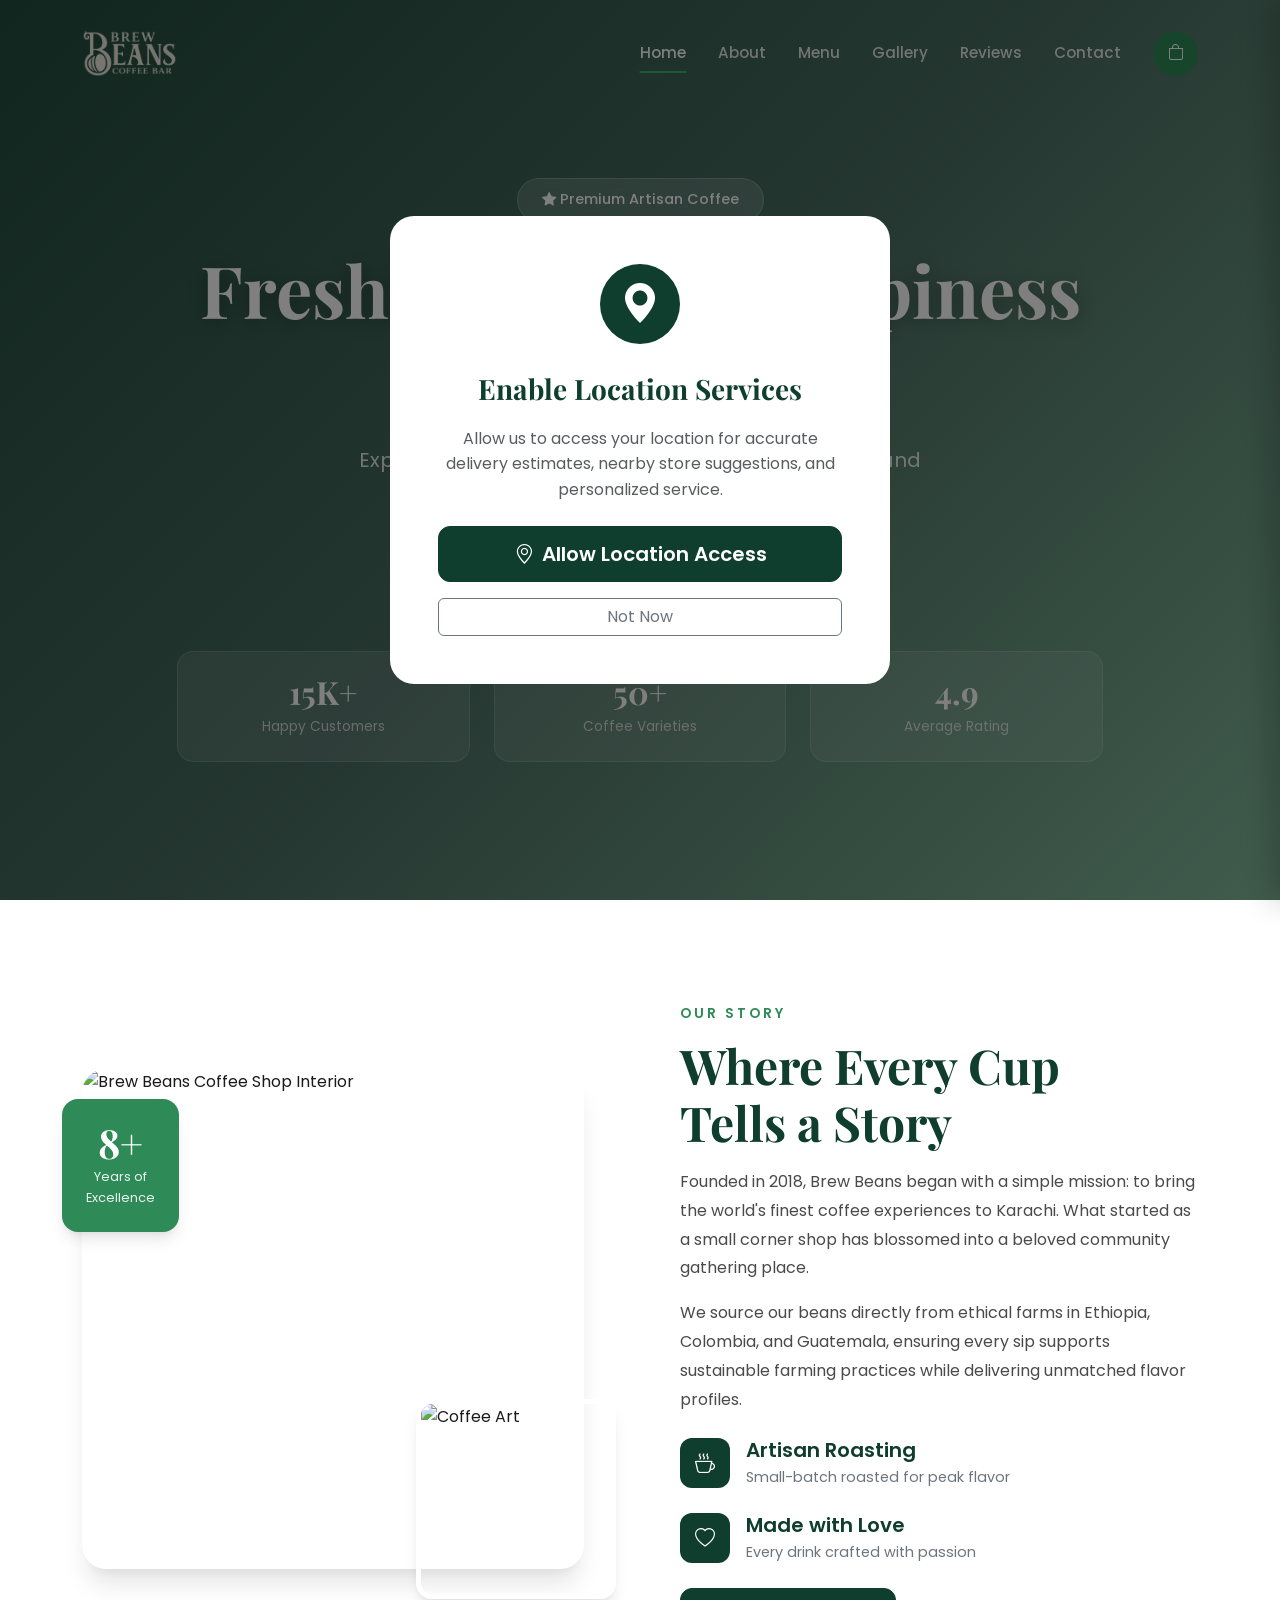
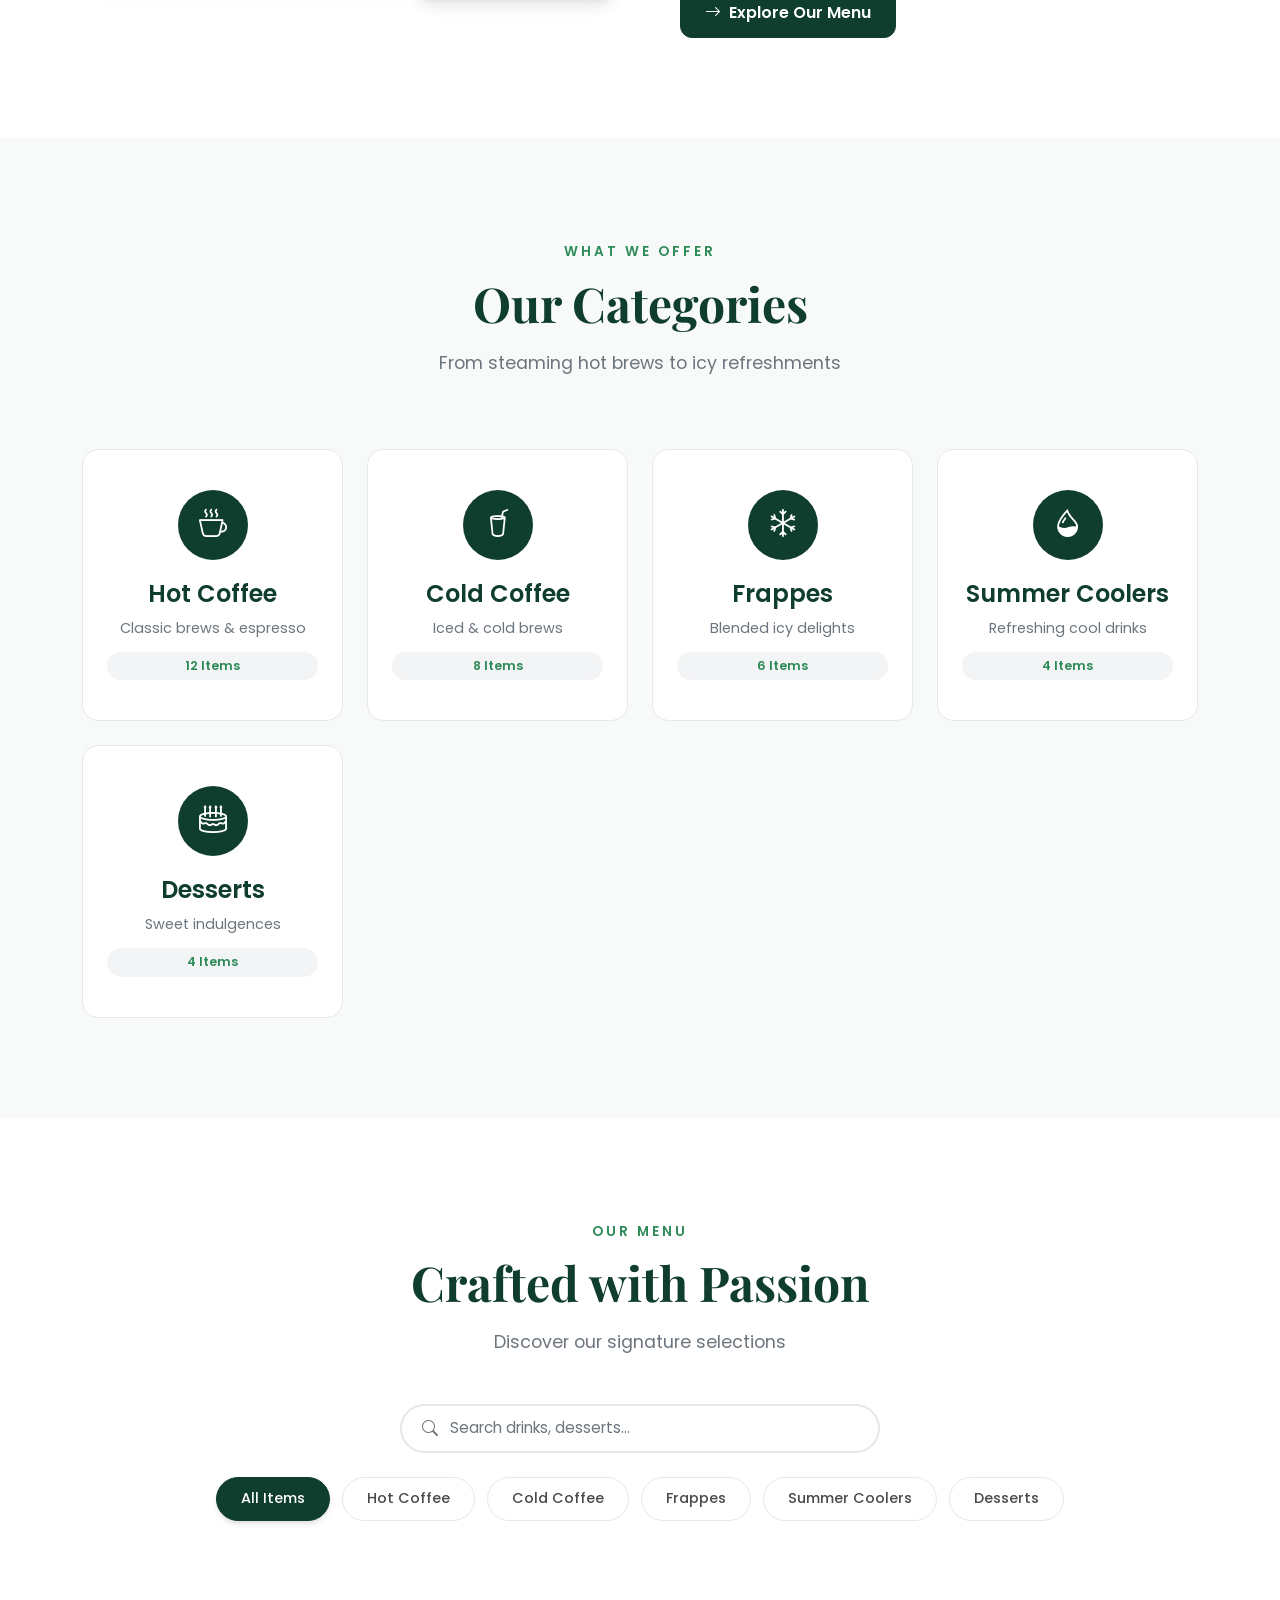
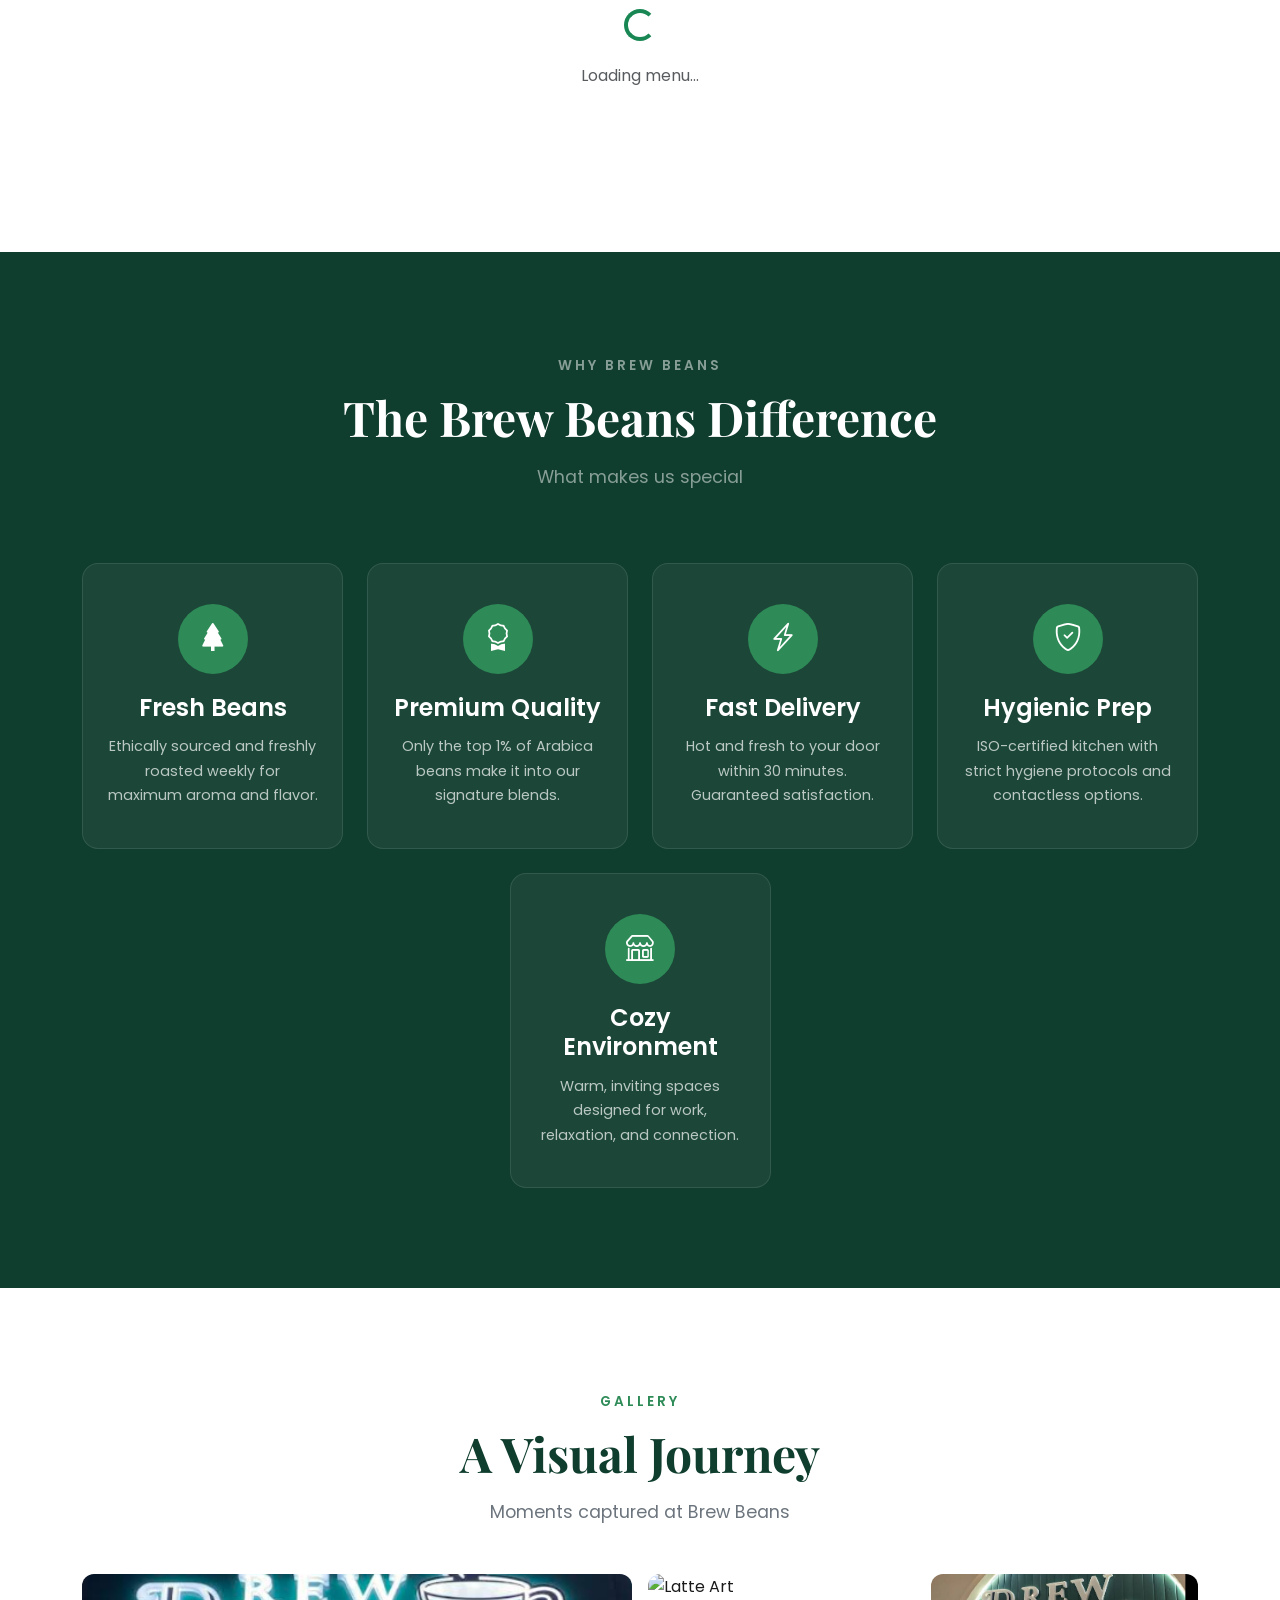
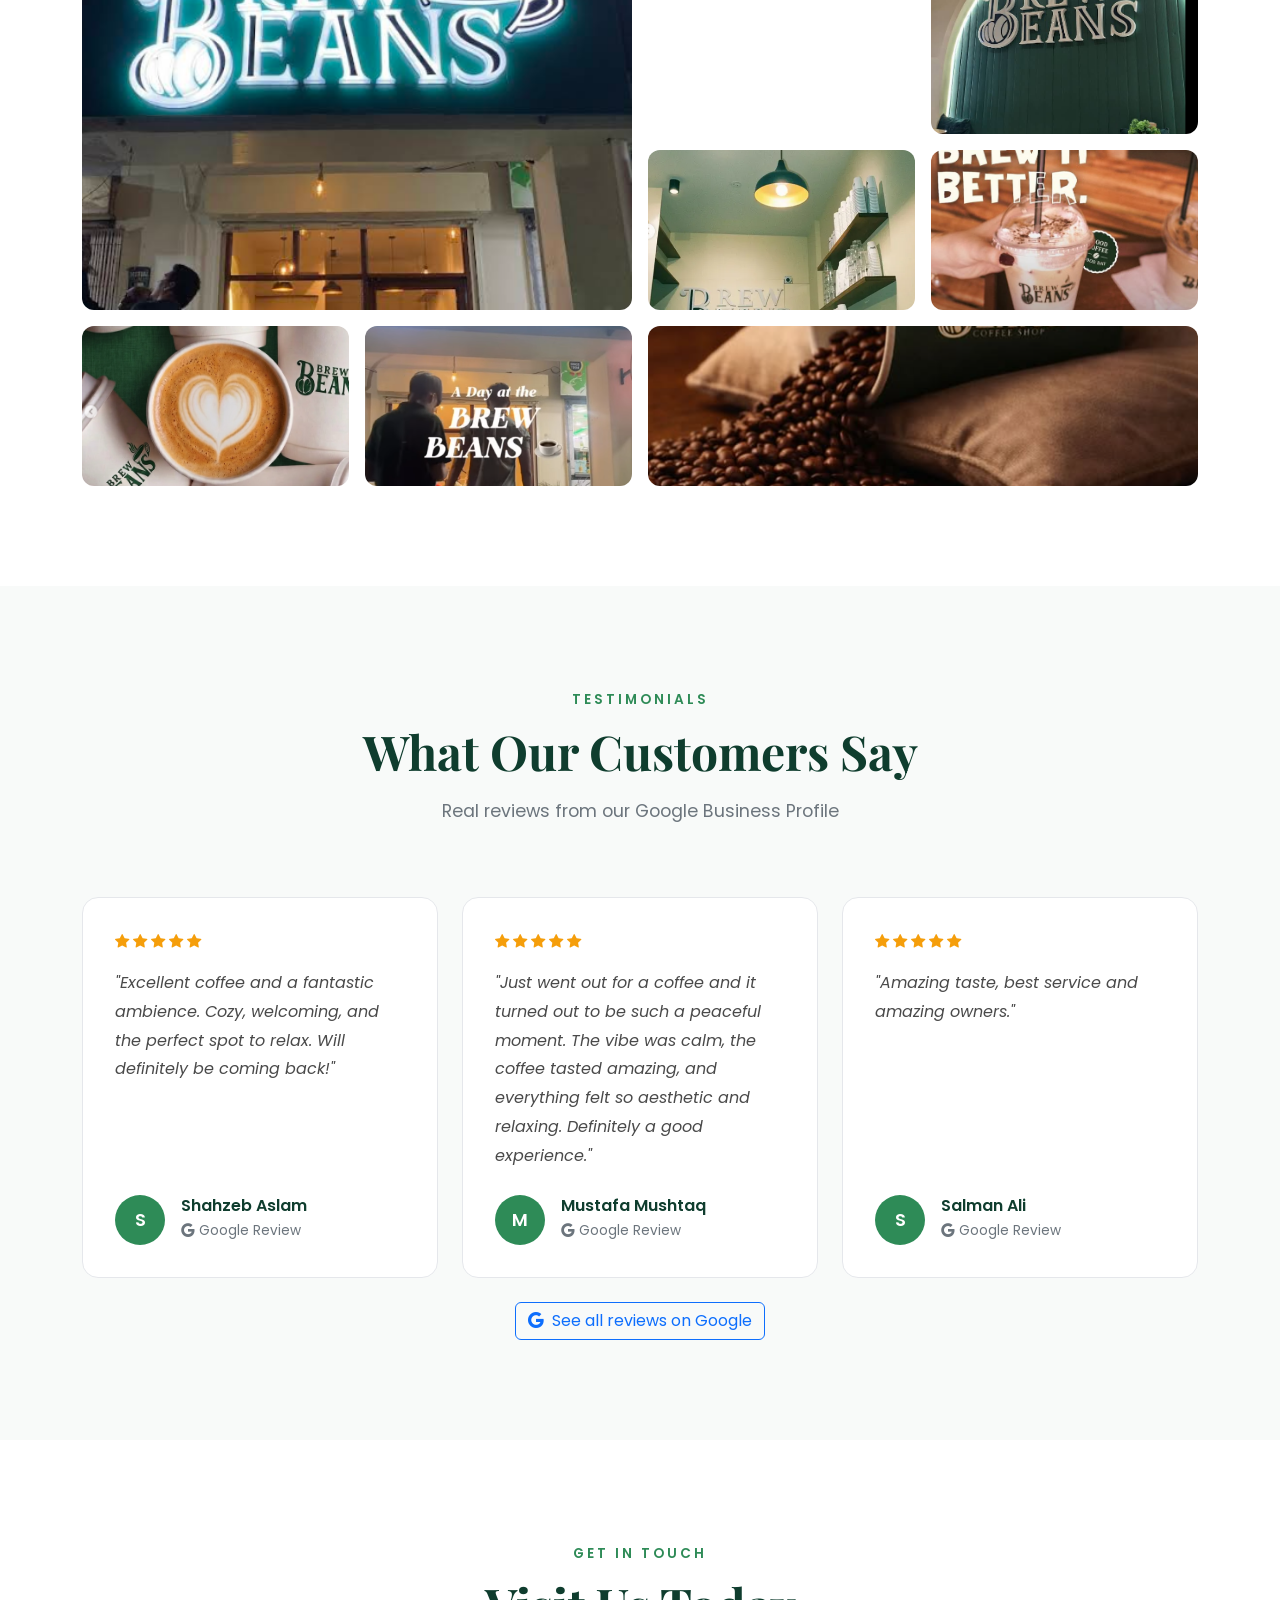
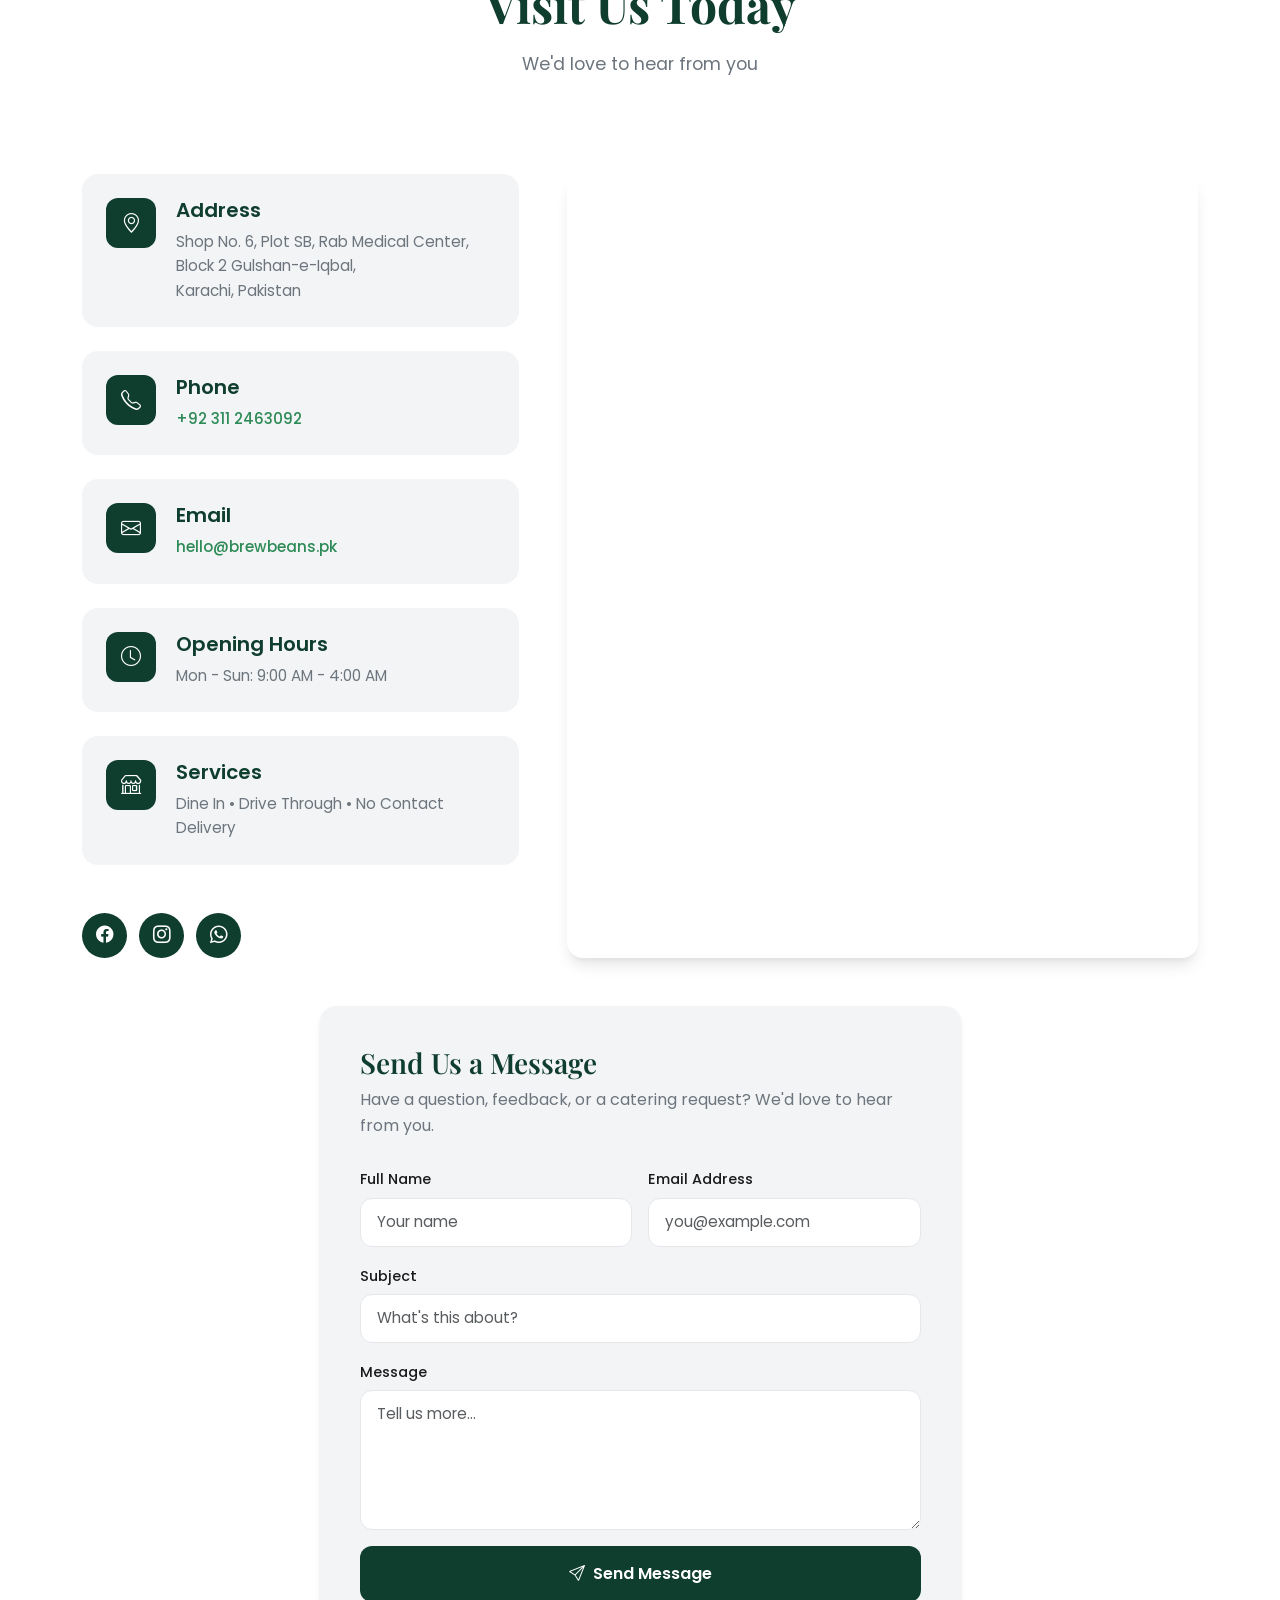
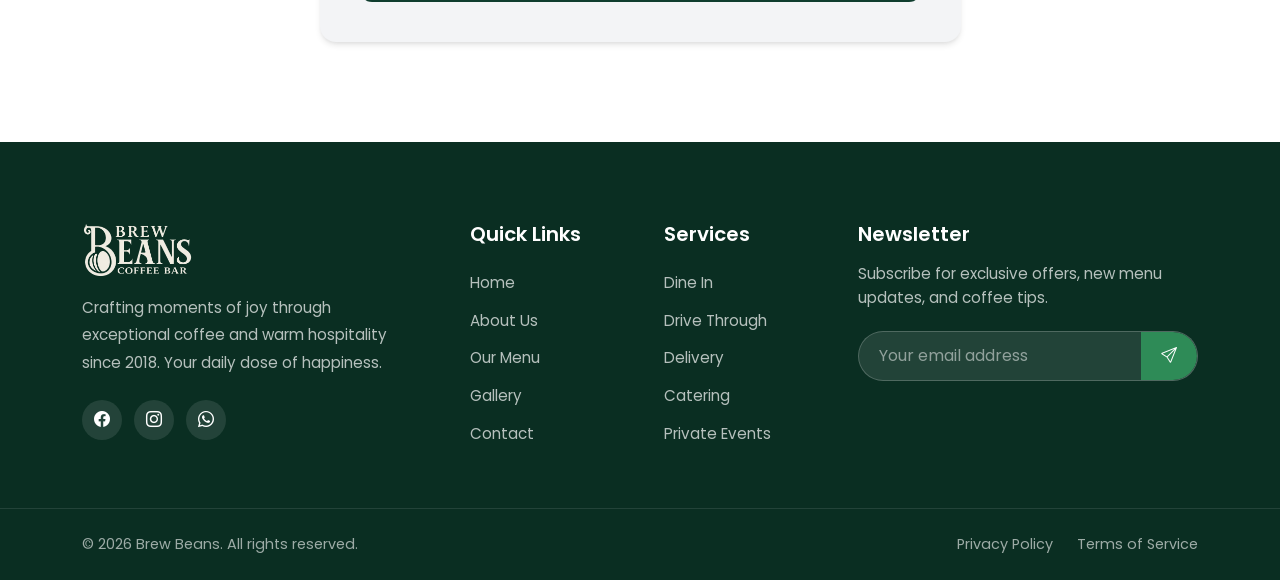
==== index.html @ e4f89d01 "Add real menu, search bars, staff fixes, returning customer, order tracking, cancel fix - Replace du" ====
<!DOCTYPE html>
<html lang="en">
<head>
    <meta charset="UTF-8">
    <meta name="viewport" content="width=device-width, initial-scale=1.0">
    <meta http-equiv="X-UA-Compatible" content="IE=edge">

    <!-- SEO Meta Tags -->
    <title>Brew Beans | Premium Artisan Coffee Shop in Karachi</title>
    <meta name="description" content="Brew Beans - Experience handcrafted coffee, premium desserts, and unforgettable moments. Freshly brewed happiness in every cup. Dine-in, Drive-through & Delivery available in Karachi.">
    <meta name="keywords" content="coffee shop, artisan coffee, espresso, cappuccino, latte, Karachi, premium coffee, desserts, frappes, brew beans">
    <meta name="author" content="Brew Beans">
    <meta name="robots" content="index, follow">

    <!-- Canonical URL -->
    <link rel="canonical" href="https://brewbeans.pk/">

    <!-- Open Graph / Facebook -->
    <meta property="og:type" content="website">
    <meta property="og:url" content="https://brewbeans.pk/">
    <meta property="og:title" content="Brew Beans | Premium Artisan Coffee Shop">
    <meta property="og:description" content="Experience handcrafted coffee, premium desserts, and unforgettable moments. Freshly brewed happiness in every cup.">
    <meta property="og:image" content="https://brewbeans.pk/assets/og-image.jpg">
    <meta property="og:site_name" content="Brew Beans">
    <meta property="og:locale" content="en_PK">

    <!-- Twitter -->
    <meta property="twitter:card" content="summary_large_image">
    <meta property="twitter:url" content="https://brewbeans.pk/">
    <meta property="twitter:title" content="Brew Beans | Premium Artisan Coffee Shop">
    <meta property="twitter:description" content="Experience handcrafted coffee, premium desserts, and unforgettable moments. Freshly brewed happiness in every cup.">
    <meta property="twitter:image" content="https://brewbeans.pk/assets/og-image.jpg">

    <!-- Favicon -->
    <link rel="icon" type="image/png" sizes="32x32" href="img/favicon-32.png">
    <link rel="icon" type="image/png" sizes="192x192" href="img/favicon-192.png">
    <link rel="apple-touch-icon" sizes="180x180" href="img/favicon-180.png">

    <!-- Preconnect for Performance -->
    <link rel="preconnect" href="https://fonts.googleapis.com">
    <link rel="preconnect" href="https://fonts.gstatic.com" crossorigin>
    <link rel="preconnect" href="https://cdn.jsdelivr.net">
    <link rel="preconnect" href="https://images.unsplash.com">

    <!-- Fonts -->
    <link href="https://fonts.googleapis.com/css2?family=Poppins:wght@300;400;500;600;700&family=Playfair+Display:ital,wght@0,400;0,500;0,600;0,700;1,400;1,500&display=swap" rel="stylesheet">

    <!-- Bootstrap 5 CSS -->
    <link href="https://cdn.jsdelivr.net/npm/bootstrap@5.3.2/dist/css/bootstrap.min.css" rel="stylesheet">

    <!-- Bootstrap Icons -->
    <link rel="stylesheet" href="https://cdn.jsdelivr.net/npm/bootstrap-icons@1.11.1/font/bootstrap-icons.css">

    <!-- AOS Animation Library -->
    <link href="https://cdn.jsdelivr.net/npm/aos@2.3.4/dist/aos.css" rel="stylesheet">

    <!-- Custom CSS -->
    <link rel="stylesheet" href="css/style.css">

    <!-- Structured Data / JSON-LD -->
     
    <script type="application/ld+json">
    {
        "@context": "https://schema.org",
        "@type": "CafeOrCoffeeShop",
        "name": "Brew Beans",
        "image": "https://brewbeans.pk/assets/shop-exterior.jpg",
        "@id": "https://brewbeans.pk",
        "url": "https://brewbeans.pk",
        "telephone": "+92-311-2463092",
        "priceRange": "$$",
        "address": {
            "@type": "PostalAddress",
            "streetAddress": "Shop No. 6, Plot SB, Rab Medical Center, Block 2 Gulshan-e-Iqbal",
            "addressLocality": "Karachi",
            "addressRegion": "Sindh",
            "postalCode": "75300",
            "addressCountry": "PK"
        },
        "geo": {
            "@type": "GeoCoordinates",
            "latitude": 24.9180,
            "longitude": 67.0971
        },
        "openingHoursSpecification": [
            {
                "@type": "OpeningHoursSpecification",
                "dayOfWeek": ["Monday", "Tuesday", "Wednesday", "Thursday", "Friday", "Saturday", "Sunday"],
                "opens": "09:00",
                "closes": "04:00"
            }
        ],
        "servesCuisine": "Coffee, Desserts, Sandwiches",
        "acceptsReservations": true,
        "paymentAccepted": "Cash, Credit Card, Mobile Payment",
        "currenciesAccepted": "PKR"
    }
    </script>
</head>
<body>
    <script>if(sessionStorage.getItem('bbVisited')){document.documentElement.classList.add('bb-no-splash');}sessionStorage.setItem('bbVisited','1');</script>
    <!-- Loading Screen -->
    <div id="loading-screen">
        <div class="loading-content">
            <img src="img/brewbeans-logo.png" alt="Brew Beans Coffee Bar" class="loading-logo">
            <p class="loading-subtext">Brewing something special...</p>
        </div>
    </div>

    <!-- Location Permission Modal -->
    <div class="modal fade" id="locationModal" tabindex="-1" aria-hidden="true">
        <div class="modal-dialog modal-dialog-centered">
            <div class="modal-content location-modal">
                <div class="modal-body text-center p-5">
                    <div class="location-icon mb-4">
                        <i class="bi bi-geo-alt-fill"></i>
                    </div>
                    <h3 class="modal-title mb-3">Enable Location Services</h3>
                    <p class="text-muted mb-4">Allow us to access your location for accurate delivery estimates, nearby store suggestions, and personalized service.</p>
                    <div class="d-grid gap-3">
                        <button type="button" class="btn btn-primary btn-lg" id="allowLocation">
                            <i class="bi bi-geo-alt me-2"></i>Allow Location Access
                        </button>
                        <button type="button" class="btn btn-outline-secondary" id="denyLocation" data-bs-dismiss="modal">
                            Not Now
                        </button>
                    </div>
                </div>
            </div>
        </div>
    </div>

    <!-- Navigation -->
    <nav class="navbar navbar-expand-lg fixed-top" id="mainNav">
        <div class="container">
            <a class="navbar-brand" href="#home">
                <img src="img/brewbeans-logo.png" alt="Brew Beans Coffee Bar" class="brand-logo">
            </a>
            <button class="navbar-toggler" type="button" data-bs-toggle="collapse" data-bs-target="#navbarNav">
                <span class="navbar-toggler-icon"></span>
            </button>
            <div class="collapse navbar-collapse" id="navbarNav">
                <ul class="navbar-nav ms-auto align-items-center">
                    <li class="nav-item"><a class="nav-link" href="#home">Home</a></li>
                    <li class="nav-item"><a class="nav-link" href="#about">About</a></li>
                    <li class="nav-item"><a class="nav-link" href="#menu">Menu</a></li>
                    <li class="nav-item"><a class="nav-link" href="#gallery">Gallery</a></li>
                    <li class="nav-item"><a class="nav-link" href="#reviews">Reviews</a></li>
                    <li class="nav-item"><a class="nav-link" href="#contact">Contact</a></li>
                    <li class="nav-item ms-lg-2" id="trackOrderNavItem" style="display:none">
                        <button class="btn-track-nav" id="trackOrderNavBtn">
                            <i class="bi bi-truck"></i> Track Order
                        </button>
                    </li>
                    <li class="nav-item ms-lg-2" id="shopBanner" style="display:none;">
                        <span id="shopBannerInner" style="display:inline-flex;align-items:center;gap:0.35rem;padding:0.18rem 0.6rem;border-radius:999px;font-family:'Poppins',sans-serif;font-size:0.7rem;font-weight:500;letter-spacing:0.02em;border:1px solid rgba(255,255,255,0.25);background:rgba(255,255,255,0.1);">
                            <span id="shopBannerDot" style="width:6px;height:6px;border-radius:50%;flex-shrink:0;"></span>
                            <span id="shopBannerText" style="color:rgba(255,255,255,0.9);"></span>
                        </span>
                    </li>
                    <li class="nav-item ms-lg-3">
                        <button class="btn btn-cart" id="cartToggle">
                            <i class="bi bi-bag"></i>
                            <span class="cart-badge" id="cartCount">0</span>
                        </button>
                    </li>
                </ul>
            </div>
        </div>
    </nav>

    <!-- Cart Sidebar -->
    <div class="cart-sidebar" id="cartSidebar">
        <div class="cart-header">
            <h4><i class="bi bi-bag me-2"></i>Your Order</h4>
            <button class="btn-close-cart" id="closeCart"><i class="bi bi-x-lg"></i></button>
        </div>
        <div class="cart-body" id="cartBody">
            <div class="empty-cart" id="emptyCart">
                <i class="bi bi-bag-x"></i>
                <p>Your cart is empty</p>
                <span class="text-muted">Add some delicious items!</span>
                <button class="btn-browse-menu" id="browseMenuBtn">Browse Menu</button>
            </div>
            <div class="cart-items" id="cartItems"></div>
            <div id="upsellSection"></div>
        </div>
        <div class="cart-footer" id="cartFooter" style="display: none;">
            <div class="cart-summary">
                <div class="summary-row">
                    <span>Subtotal</span>
                    <span id="subtotal">Rs. 0</span>
                </div>
                <div class="summary-row">
                    <span>Delivery</span>
                    <span id="deliveryCharge">Rs. 0</span>
                </div>
                <div class="summary-row total">
                    <span>Total</span>
                    <span id="grandTotal">Rs. 0</span>
                </div>
            </div>
            <button class="btn btn-checkout w-100" id="checkoutBtn">
                <i class="bi bi-credit-card me-2"></i>Proceed to Checkout
            </button>
        </div>
    </div>
    <div class="cart-overlay" id="cartOverlay"></div>

    <!-- Hero Section -->
    <section class="hero" id="home">
        <div class="hero-bg">
            <div class="hero-overlay"></div>
        </div>
        <div class="hero-content">
            <div class="container">
                <div class="row justify-content-center">
                    <div class="col-lg-10 text-center" data-aos="fade-up" data-aos-duration="1200">
                        <span class="hero-badge">
                            <i class="bi bi-star-fill me-1"></i>Premium Artisan Coffee
                        </span>
                        <h1 class="hero-title">Freshly Brewed Happiness<br>in Every Cup</h1>
                        <p class="hero-subtitle">Experience handcrafted coffee, premium desserts, and unforgettable moments in the heart of Karachi.</p>
                        <div class="hero-buttons">
                            <a href="#menu" class="btn btn-primary btn-lg me-3">
                                <i class="bi bi-cup-hot me-2"></i>Order Now
                            </a>
                            <a href="#menu" class="btn btn-outline-light btn-lg">
                                <i class="bi bi-journal-text me-2"></i>View Menu
                            </a>
                        </div>
                        <div class="hero-stats mt-5">
                            <div class="row g-4">
                                <div class="col-4" data-aos="fade-up" data-aos-delay="200">
                                    <div class="stat-item">
                                        <span class="stat-number">15K+</span>
                                        <span class="stat-label">Happy Customers</span>
                                    </div>
                                </div>
                                <div class="col-4" data-aos="fade-up" data-aos-delay="300">
                                    <div class="stat-item">
                                        <span class="stat-number">50+</span>
                                        <span class="stat-label">Coffee Varieties</span>
                                    </div>
                                </div>
                                <div class="col-4" data-aos="fade-up" data-aos-delay="400">
                                    <div class="stat-item">
                                        <span class="stat-number">4.9</span>
                                        <span class="stat-label">Average Rating</span>
                                    </div>
                                </div>
                            </div>
                        </div>
                    </div>
                </div>
            </div>
        </div>
    </section>

    <!-- About Section -->
    <section class="about section-padding" id="about">
        <div class="container">
            <div class="row align-items-center g-5">
                <div class="col-lg-6" data-aos="fade-right">
                    <div class="about-images">
                        <div class="about-img-main">
                            <img src="https://images.unsplash.com/photo-1495474472287-4d71bcdd2085?w=600&h=700&fit=crop" alt="Brew Beans Coffee Shop Interior" loading="lazy">
                        </div>
                        <div class="about-img-float">
                            <img src="https://images.unsplash.com/photo-1501339847302-ac426a4a7cbb?w=300&h=300&fit=crop" alt="Coffee Art" loading="lazy">
                        </div>
                        <div class="experience-badge">
                            <span class="exp-number">8+</span>
                            <span class="exp-text">Years of<br>Excellence</span>
                        </div>
                    </div>
                </div>
                <div class="col-lg-6" data-aos="fade-left">
                    <div class="about-content">
                        <span class="section-label">Our Story</span>
                        <h2 class="section-title">Where Every Cup<br>Tells a Story</h2>
                        <p class="section-text">Founded in 2018, Brew Beans began with a simple mission: to bring the world's finest coffee experiences to Karachi. What started as a small corner shop has blossomed into a beloved community gathering place.</p>
                        <p class="section-text">We source our beans directly from ethical farms in Ethiopia, Colombia, and Guatemala, ensuring every sip supports sustainable farming practices while delivering unmatched flavor profiles.</p>

                        <div class="about-features mt-4">
                            <div class="about-feature">
                                <div class="feature-icon">
                                    <i class="bi bi-cup-hot"></i>
                                </div>
                                <div class="feature-info">
                                    <h5>Artisan Roasting</h5>
                                    <p>Small-batch roasted for peak flavor</p>
                                </div>
                            </div>
                            <div class="about-feature">
                                <div class="feature-icon">
                                    <i class="bi bi-heart"></i>
                                </div>
                                <div class="feature-info">
                                    <h5>Made with Love</h5>
                                    <p>Every drink crafted with passion</p>
                                </div>
                            </div>
                        </div>

                        <a href="#menu" class="btn btn-primary mt-4">
                            <i class="bi bi-arrow-right me-2"></i>Explore Our Menu
                        </a>
                    </div>
                </div>
            </div>
        </div>
    </section>

    <!-- Categories Section -->
    <section class="categories section-padding bg-light" id="categories">
        <div class="container">
            <div class="section-header text-center" data-aos="fade-up">
                <span class="section-label">What We Offer</span>
                <h2 class="section-title">Our Categories</h2>
                <p class="section-subtitle">From steaming hot brews to icy refreshments</p>
            </div>
            <div class="row g-4 mt-2">
                <div class="col-6 col-lg-3" data-aos="fade-right" data-aos-delay="0">
                    <div class="category-card" data-category="hot-coffee">
                        <div class="category-icon">
                            <i class="bi bi-cup-hot"></i>
                        </div>
                        <h4>Hot Coffee</h4>
                        <p>Classic brews & espresso</p>
                        <span class="category-count">12 Items</span>
                    </div>
                </div>
                <div class="col-6 col-lg-3" data-aos="fade-left" data-aos-delay="60">
                    <div class="category-card" data-category="cold-coffee">
                        <div class="category-icon">
                            <i class="bi bi-cup-straw"></i>
                        </div>
                        <h4>Cold Coffee</h4>
                        <p>Iced & cold brews</p>
                        <span class="category-count">8 Items</span>
                    </div>
                </div>
                <div class="col-6 col-lg-3" data-aos="fade-right" data-aos-delay="120">
                    <div class="category-card" data-category="frappes">
                        <div class="category-icon">
                            <i class="bi bi-snow"></i>
                        </div>
                        <h4>Frappes</h4>
                        <p>Blended icy delights</p>
                        <span class="category-count">6 Items</span>
                    </div>
                </div>
                <div class="col-6 col-lg-3" data-aos="fade-right" data-aos-delay="180">
                    <div class="category-card" data-category="summer-coolers">
                        <div class="category-icon">
                            <i class="bi bi-droplet-half"></i>
                        </div>
                        <h4>Summer Coolers</h4>
                        <p>Refreshing cool drinks</p>
                        <span class="category-count">4 Items</span>
                    </div>
                </div>
                <div class="col-6 col-lg-3" data-aos="fade-left" data-aos-delay="240">
                    <div class="category-card" data-category="desserts">
                        <div class="category-icon">
                            <i class="bi bi-cake2"></i>
                        </div>
                        <h4>Desserts</h4>
                        <p>Sweet indulgences</p>
                        <span class="category-count">4 Items</span>
                    </div>
                </div>
            </div>
        </div>
    </section>

    <!-- Fan Favorites Section -->
    <section id="fanFavorites" class="section-padding" style="display:none; background:linear-gradient(135deg, #f9f5f0 0%, #fff8f0 100%);">
        <div class="container">
            <div class="section-header text-center" data-aos="fade-up">
                <span class="section-label">Most Loved</span>
                <h2 class="section-title">Fan Favorites</h2>
                <p class="section-subtitle">The ones our customers can't get enough of</p>
            </div>
            <div class="fav-grid" id="fanFavGrid"></div>
        </div>
    </section>

    <!-- Menu Section -->
    <section class="menu section-padding" id="menu">
        <div class="container">
            <div class="section-header text-center" data-aos="fade-up">
                <span class="section-label">Our Menu</span>
                <h2 class="section-title">Crafted with Passion</h2>
                <p class="section-subtitle">Discover our signature selections</p>
            </div>

            <!-- Menu Search -->
            <div class="menu-search-bar" data-aos="fade-up" data-aos-delay="80">
                <i class="bi bi-search"></i>
                <input type="text" id="menuSearchBar" placeholder="Search drinks, desserts...">
            </div>

            <!-- Menu Filters -->
            <div class="menu-filters" data-aos="fade-up" data-aos-delay="100">
                <button class="filter-btn active" data-filter="all">All Items</button>
                <button class="filter-btn" data-filter="hot-coffee">Hot Coffee</button>
                <button class="filter-btn" data-filter="cold-coffee">Cold Coffee</button>
                <button class="filter-btn" data-filter="frappes">Frappes</button>
                <button class="filter-btn" data-filter="summer-coolers">Summer Coolers</button>
                <button class="filter-btn" data-filter="desserts">Desserts</button>
            </div>

            <!-- Menu Grid -->
            <div class="row g-4" id="menuGrid">
                <!-- Items will be rendered by JavaScript -->
            </div>
        </div>
    </section>

    <!-- Why Choose Us Section -->
    <section class="why-us section-padding bg-primary-dark" id="why-us">
        <div class="container">
            <div class="section-header text-center" data-aos="fade-up">
                <span class="section-label text-white-50">Why Brew Beans</span>
                <h2 class="section-title text-white">The Brew Beans Difference</h2>
                <p class="section-subtitle text-white-50">What makes us special</p>
            </div>
            <div class="row g-4 mt-2 justify-content-center">
                <div class="col-md-6 col-lg-3" data-aos="fade-right" data-aos-delay="0">
                    <div class="why-card">
                        <div class="why-icon">
                            <i class="bi bi-tree-fill"></i>
                        </div>
                        <h4>Fresh Beans</h4>
                        <p>Ethically sourced and freshly roasted weekly for maximum aroma and flavor.</p>
                    </div>
                </div>
                <div class="col-md-6 col-lg-3" data-aos="fade-left" data-aos-delay="60">
                    <div class="why-card">
                        <div class="why-icon">
                            <i class="bi bi-award"></i>
                        </div>
                        <h4>Premium Quality</h4>
                        <p>Only the top 1% of Arabica beans make it into our signature blends.</p>
                    </div>
                </div>
                <div class="col-md-6 col-lg-3" data-aos="fade-right" data-aos-delay="120">
                    <div class="why-card">
                        <div class="why-icon">
                            <i class="bi bi-lightning-charge"></i>
                        </div>
                        <h4>Fast Delivery</h4>
                        <p>Hot and fresh to your door within 30 minutes. Guaranteed satisfaction.</p>
                    </div>
                </div>
                <div class="col-md-6 col-lg-3" data-aos="fade-left" data-aos-delay="180">
                    <div class="why-card">
                        <div class="why-icon">
                            <i class="bi bi-shield-check"></i>
                        </div>
                        <h4>Hygienic Prep</h4>
                        <p>ISO-certified kitchen with strict hygiene protocols and contactless options.</p>
                    </div>
                </div>
                <div class="col-md-6 col-lg-3" data-aos="fade-right" data-aos-delay="240">
                    <div class="why-card">
                        <div class="why-icon">
                            <i class="bi bi-shop"></i>
                        </div>
                        <h4>Cozy Environment</h4>
                        <p>Warm, inviting spaces designed for work, relaxation, and connection.</p>
                    </div>
                </div>
            </div>
        </div>
    </section>

    <!-- Gallery Section -->
    <section class="gallery section-padding" id="gallery">
        <div class="container">
            <div class="section-header text-center" data-aos="fade-up">
                <span class="section-label">Gallery</span>
                <h2 class="section-title">A Visual Journey</h2>
                <p class="section-subtitle">Moments captured at Brew Beans</p>
            </div>
            <div class="gallery-grid mt-2">
                <div class="gallery-item gallery-item-1" data-aos="fade-right" data-aos-delay="0">
                    <img src="./Screenshot 2026-06-13 190414.png" alt="Coffee Brewing" loading="lazy">
                    <div class="gallery-overlay">
                        <i class="bi bi-zoom-in"></i>
                    </div>
                </div>
                <div class="gallery-item gallery-item-2" data-aos="fade-left" data-aos-delay="50">
                    <img src="https://images.unsplash.com/photo-1509042239860-f550ce710b93?w=400&h=400&fit=crop" alt="Latte Art" loading="lazy">
                    <div class="gallery-overlay">
                        <i class="bi bi-zoom-in"></i>
                    </div>
                </div>
                <div class="gallery-item gallery-item-3" data-aos="fade-right" data-aos-delay="90">
                    <img src="./Screenshot 2026-06-13 190422.png" alt="Coffee Shop" loading="lazy">
                    <div class="gallery-overlay">
                        <i class="bi bi-zoom-in"></i>
                    </div>
                </div>
                <div class="gallery-item gallery-item-4" data-aos="fade-left" data-aos-delay="130">
                    <img src="./Screenshot 2026-06-13 201116.png" alt="Cafe Interior" loading="lazy">
                    <div class="gallery-overlay">
                        <i class="bi bi-zoom-in"></i>
                    </div>
                </div>
                <div class="gallery-item gallery-item-5" data-aos="fade-right" data-aos-delay="170">
                    <img src="./b1.png" alt="Coffee Beans" loading="lazy">
                    <div class="gallery-overlay">
                        <i class="bi bi-zoom-in"></i>
                    </div>
                </div>
                <div class="gallery-item gallery-item-6" data-aos="fade-left" data-aos-delay="210">
                    <img src="./Screenshot 2026-06-13 201209.png" alt="Pastries" loading="lazy">
                    <div class="gallery-overlay">
                        <i class="bi bi-zoom-in"></i>
                    </div>
                </div>
                <div class="gallery-item gallery-item-7" data-aos="fade-right" data-aos-delay="250">
                    <img src="./Screenshot 2026-06-13 201307.png" alt="Espresso Machine" loading="lazy">
                    <div class="gallery-overlay">
                        <i class="bi bi-zoom-in"></i>
                    </div>
                </div>
                <div class="gallery-item gallery-item-8" data-aos="fade-left" data-aos-delay="290">
                    <img src="./Screenshot 2026-06-13 201324.png" alt="Coffee Cup" loading="lazy">
                    <div class="gallery-overlay">
                        <i class="bi bi-zoom-in"></i>
                    </div>
                </div>
            </div>
        </div>
    </section>

    <!-- Reviews Section -->
    <section class="reviews section-padding bg-light" id="reviews">
        <div class="container">
            <div class="section-header text-center" data-aos="fade-up">
                <span class="section-label">Testimonials</span>
                <h2 class="section-title">What Our Customers Say</h2>
                <p class="section-subtitle">Real reviews from our Google Business Profile</p>
            </div>
            <div class="row g-4 mt-2">
                <div class="col-md-6 col-lg-4" data-aos="fade-right" data-aos-delay="100">
                    <div class="review-card">
                        <div class="review-stars">
                            <i class="bi bi-star-fill"></i>
                            <i class="bi bi-star-fill"></i>
                            <i class="bi bi-star-fill"></i>
                            <i class="bi bi-star-fill"></i>
                            <i class="bi bi-star-fill"></i>
                        </div>
                        <p class="review-text">"Excellent coffee and a fantastic ambience. Cozy, welcoming, and the perfect spot to relax. Will definitely be coming back!"</p>
                        <div class="reviewer">
                            <div class="reviewer-avatar">S</div>
                            <div class="reviewer-info">
                                <h5>Shahzeb Aslam</h5>
                                <span class="review-source"><i class="bi bi-google"></i> Google Review</span>
                            </div>
                        </div>
                    </div>
                </div>
                <div class="col-md-6 col-lg-4" data-aos="fade-up" data-aos-delay="200">
                    <div class="review-card">
                        <div class="review-stars">
                            <i class="bi bi-star-fill"></i>
                            <i class="bi bi-star-fill"></i>
                            <i class="bi bi-star-fill"></i>
                            <i class="bi bi-star-fill"></i>
                            <i class="bi bi-star-fill"></i>
                        </div>
                        <p class="review-text">"Just went out for a coffee and it turned out to be such a peaceful moment. The vibe was calm, the coffee tasted amazing, and everything felt so aesthetic and relaxing. Definitely a good experience."</p>
                        <div class="reviewer">
                            <div class="reviewer-avatar">M</div>
                            <div class="reviewer-info">
                                <h5>Mustafa Mushtaq</h5>
                                <span class="review-source"><i class="bi bi-google"></i> Google Review</span>
                            </div>
                        </div>
                    </div>
                </div>
                <div class="col-md-6 col-lg-4" data-aos="fade-left" data-aos-delay="300">
                    <div class="review-card">
                        <div class="review-stars">
                            <i class="bi bi-star-fill"></i>
                            <i class="bi bi-star-fill"></i>
                            <i class="bi bi-star-fill"></i>
                            <i class="bi bi-star-fill"></i>
                            <i class="bi bi-star-fill"></i>
                        </div>
                        <p class="review-text">"Amazing taste, best service and amazing owners."</p>
                        <div class="reviewer">
                            <div class="reviewer-avatar">S</div>
                            <div class="reviewer-info">
                                <h5>Salman Ali</h5>
                                <span class="review-source"><i class="bi bi-google"></i> Google Review</span>
                            </div>
                        </div>
                    </div>
                </div>
            </div>
            <div class="text-center mt-4" data-aos="fade-up">
                <a href="https://www.google.com/maps/search/?api=1&query=Brew+Beans+Karachi" target="_blank" rel="noopener noreferrer" class="btn btn-outline-primary">
                    <i class="bi bi-google me-2"></i>See all reviews on Google
                </a>
            </div>
        </div>
    </section>

    <!-- Contact Section -->
    <section class="contact section-padding" id="contact">
        <div class="container">
            <div class="section-header text-center" data-aos="fade-up">
                <span class="section-label">Get In Touch</span>
                <h2 class="section-title">Visit Us Today</h2>
                <p class="section-subtitle">We'd love to hear from you</p>
            </div>
            <div class="row g-5 mt-2">
                <div class="col-lg-5" data-aos="fade-right">
                    <div class="contact-info">
                        <div class="contact-card">
                            <div class="contact-icon">
                                <i class="bi bi-geo-alt"></i>
                            </div>
                            <div class="contact-details">
                                <h5>Address</h5>
                                <p>Shop No. 6, Plot SB, Rab Medical Center,<br>Block 2 Gulshan-e-Iqbal,<br>Karachi, Pakistan</p>
                            </div>
                        </div>
                        <div class="contact-card">
                            <div class="contact-icon">
                                <i class="bi bi-telephone"></i>
                            </div>
                            <div class="contact-details">
                                <h5>Phone</h5>
                                <p><a href="tel:+923112463092">+92 311 2463092</a></p>
                            </div>
                        </div>
                        <div class="contact-card">
                            <div class="contact-icon">
                                <i class="bi bi-envelope"></i>
                            </div>
                            <div class="contact-details">
                                <h5>Email</h5>
                                <p><a href="mailto:hello@brewbeans.pk">hello@brewbeans.pk</a></p>
                            </div>
                        </div>
                        <div class="contact-card">
                            <div class="contact-icon">
                                <i class="bi bi-clock"></i>
                            </div>
                            <div class="contact-details">
                                <h5>Opening Hours</h5>
                                <p>Mon - Sun: 9:00 AM - 4:00 AM</p>
                            </div>
                        </div>
                        <div class="contact-card">
                            <div class="contact-icon">
                                <i class="bi bi-shop"></i>
                            </div>
                            <div class="contact-details">
                                <h5>Services</h5>
                                <p>Dine In • Drive Through • No Contact Delivery</p>
                            </div>
                        </div>

                        <div class="social-links mt-4">
                            <a href="https://www.facebook.com/brewbeanskhi/" class="social-link" aria-label="Facebook" target="_blank" rel="noopener noreferrer"><i class="bi bi-facebook"></i></a>
                            <a href="https://www.instagram.com/brewbeans.karachi/" class="social-link" aria-label="Instagram" target="_blank" rel="noopener noreferrer"><i class="bi bi-instagram"></i></a>
                            <a href="https://wa.me/923112463092" class="social-link" aria-label="WhatsApp" target="_blank" rel="noopener noreferrer"><i class="bi bi-whatsapp"></i></a>
                        </div>
                    </div>
                </div>
                <div class="col-lg-7" data-aos="fade-left">
                    <div class="map-container">
                        <iframe 
                            src="https://www.google.com/maps/embed?pb=!1m18!1m12!1m3!1d3619.4405!2d67.0971!3d24.9180!2m3!1f0!2f0!3f0!3m2!1i1024!2i768!4f13.1!3m3!1m2!1s0x0%3A0x0!2zMjTCsDU1JzA0LjgiTiA2N8KwMDUnNDkuNiJF!5e0!3m2!1sen!2s!4v1609459200000!5m2!1sen!2s"
                            width="100%" 
                            height="100%" 
                            style="border:0; min-height: 400px;" 
                            allowfullscreen="" 
                            loading="lazy" 
                            referrerpolicy="no-referrer-when-downgrade"
                            title="Brew Beans Location Map">
                        </iframe>
                    </div>
                </div>
            </div>
            <div class="row mt-5">
                <div class="col-lg-8 col-xl-7 mx-auto" data-aos="fade-up">
                    <div class="contact-form-card">
                        <h3 class="contact-form-title">Send Us a Message</h3>
                        <p class="contact-form-subtitle">Have a question, feedback, or a catering request? We'd love to hear from you.</p>
                        <form id="contactForm" novalidate>
                            <div class="row g-3">
                                <div class="col-md-6">
                                    <label class="form-label" for="contactName">Full Name</label>
                                    <input type="text" class="form-control" id="contactName" name="name" required placeholder="Your name" autocomplete="name">
                                    <div class="invalid-feedback">Please enter your full name.</div>
                                </div>
                                <div class="col-md-6">
                                    <label class="form-label" for="contactEmail">Email Address</label>
                                    <input type="email" class="form-control" id="contactEmail" name="email" required placeholder="you@example.com" autocomplete="email">
                                    <div class="invalid-feedback">Please enter a valid email address.</div>
                                </div>
                                <div class="col-12">
                                    <label class="form-label" for="contactSubject">Subject</label>
                                    <input type="text" class="form-control" id="contactSubject" name="subject" required placeholder="What's this about?">
                                    <div class="invalid-feedback">Please enter a subject.</div>
                                </div>
                                <div class="col-12">
                                    <label class="form-label" for="contactMessage">Message</label>
                                    <textarea class="form-control" id="contactMessage" name="message" rows="5" required placeholder="Tell us more..."></textarea>
                                    <div class="invalid-feedback">Please enter your message.</div>
                                </div>
                                <div class="col-12">
                                    <button type="submit" class="btn btn-checkout w-100" id="contactSubmitBtn">
                                        <i class="bi bi-send me-2"></i>Send Message
                                    </button>
                                </div>
                            </div>
                        </form>
                    </div>
                </div>
            </div>
        </div>
    </section>

    <!-- Footer -->
    <footer class="footer">
        <div class="footer-top">
            <div class="container">
                <div class="row g-5">
                    <div class="col-lg-4 col-md-6">
                        <div class="footer-brand">
                            <a class="navbar-brand mb-3" href="#home">
                                <img src="img/brewbeans-logo.png" alt="Brew Beans Coffee Bar" class="brand-logo">
                            </a>
                            <p class="footer-text">Crafting moments of joy through exceptional coffee and warm hospitality since 2018. Your daily dose of happiness.</p>
                            <div class="footer-social">
                                <a href="https://www.facebook.com/brewbeanskhi/" aria-label="Facebook" target="_blank" rel="noopener noreferrer"><i class="bi bi-facebook"></i></a>
                                <a href="https://www.instagram.com/brewbeans.karachi/" aria-label="Instagram" target="_blank" rel="noopener noreferrer"><i class="bi bi-instagram"></i></a>
                                <a href="https://wa.me/923112463092" aria-label="WhatsApp" target="_blank" rel="noopener noreferrer"><i class="bi bi-whatsapp"></i></a>
                            </div>
                        </div>
                    </div>
                    <div class="col-lg-2 col-md-6">
                        <div class="footer-links">
                            <h5>Quick Links</h5>
                            <ul>
                                <li><a href="#home">Home</a></li>
                                <li><a href="#about">About Us</a></li>
                                <li><a href="#menu">Our Menu</a></li>
                                <li><a href="#gallery">Gallery</a></li>
                                <li><a href="#contact">Contact</a></li>
                            </ul>
                        </div>
                    </div>
                    <div class="col-lg-2 col-md-6">
                        <div class="footer-links">
                            <h5>Services</h5>
                            <ul>
                                <li><a href="#contact">Dine In</a></li>
                                <li><a href="#contact">Drive Through</a></li>
                                <li><a href="#menu">Delivery</a></li>
                                <li><a href="#contact">Catering</a></li>
                                <li><a href="#contact">Private Events</a></li>
                            </ul>
                        </div>
                    </div>
                    <div class="col-lg-4 col-md-6">
                        <div class="footer-newsletter">
                            <h5>Newsletter</h5>
                            <p>Subscribe for exclusive offers, new menu updates, and coffee tips.</p>
                            <form class="newsletter-form" id="newsletterForm">
                                <div class="input-group">
                                    <input type="email" class="form-control" placeholder="Your email address" required>
                                    <button class="btn btn-primary" type="submit">
                                        <i class="bi bi-send"></i>
                                    </button>
                                </div>
                            </form>
                        </div>
                    </div>
                </div>
            </div>
        </div>
        <div class="footer-bottom">
            <div class="container">
                <div class="row align-items-center">
                    <div class="col-md-6">
                        <p class="copyright">&copy; 2026 Brew Beans. All rights reserved.</p>
                    </div>
                    <div class="col-md-6 text-md-end">
                        <div class="footer-bottom-links">
                            <a href="privacy-policy.html">Privacy Policy</a>
                            <a href="terms.html">Terms of Service</a>
                        </div>
                    </div>
                </div>
            </div>
        </div>
    </footer>

    <!-- Checkout Modal -->
    <div class="modal fade" id="checkoutModal" tabindex="-1" aria-hidden="true">
        <div class="modal-dialog modal-lg modal-dialog-centered modal-dialog-scrollable">
            <div class="modal-content checkout-modal">
                <div class="modal-header">
                    <h4 class="modal-title"><i class="bi bi-credit-card me-2"></i>Checkout</h4>
                    <button type="button" class="btn-close btn-close-white" data-bs-dismiss="modal" aria-label="Close"></button>
                </div>
                <div class="modal-body p-0">
                    <div class="row g-0">
                        <div class="col-lg-7 checkout-form-section">
                            <div class="p-4">
                                <h5 class="mb-4">Delivery Details</h5>
                                <div id="returningCustomerBanner" style="display:none;"></div>
                                <form id="checkoutForm">
                                    <div class="row g-3">
                                        <div class="col-md-6">
                                            <label class="form-label">Full Name *</label>
                                            <input type="text" class="form-control" id="fullName" required placeholder="John Doe">
                                        </div>
                                        <div class="col-md-6">
                                            <label class="form-label">Phone Number *</label>
                                            <input type="tel" class="form-control" id="phoneNumber" required placeholder="+92 300 1234567">
                                        </div>
                                        <div class="col-12">
                                            <label class="form-label">Email Address</label>
                                            <input type="email" class="form-control" id="email" placeholder="john@example.com">
                                        </div>
                                        <div class="col-12">
                                            <label class="form-label">Delivery Address *</label>
                                            <textarea class="form-control" id="address" rows="2" required placeholder="House #, Street, Area"></textarea>
                                        </div>
                                        <div class="col-12">
                                            <label class="form-label">Current Location</label>
                                            <div class="input-group">
                                                <input type="text" class="form-control" id="currentLocation" readonly placeholder="Detecting location...">
                                                <button class="btn btn-outline-secondary" type="button" id="detectLocation">
                                                    <i class="bi bi-geo-alt"></i>
                                                </button>
                                            </div>
                                            <div class="delivery-estimate mt-2" id="deliveryEstimate" style="display: none;">
                                                <div class="estimate-item">
                                                    <i class="bi bi-geo"></i>
                                                    <span id="deliveryDistance">-- km</span>
                                                </div>
                                                <div class="estimate-item">
                                                    <i class="bi bi-clock"></i>
                                                    <span id="deliveryTime">-- mins</span>
                                                </div>
                                                <div class="estimate-item">
                                                    <i class="bi bi-truck"></i>
                                                    <span id="deliveryCost">Rs. --</span>
                                                </div>
                                            </div>
                                        </div>
                                        <div class="col-12">
                                            <label class="form-label">Order Notes</label>
                                            <textarea class="form-control" id="orderNotes" rows="2" placeholder="Any special instructions?"></textarea>
                                        </div>
                                        <div class="col-12">
                                            <label class="form-label d-block">Payment Method *</label>
                                            <div class="payment-method-options">
                                                <label class="payment-method-option">
                                                    <input type="radio" name="paymentMethod" value="cod" checked>
                                                    <span><i class="bi bi-cash-coin me-2"></i>Cash on Delivery</span>
                                                </label>
                                                <label class="payment-method-option">
                                                    <input type="radio" name="paymentMethod" value="jazzcash">
                                                    <span><i class="bi bi-phone me-2"></i>JazzCash</span>
                                                </label>
                                                <label class="payment-method-option">
                                                    <input type="radio" name="paymentMethod" value="easypaisa">
                                                    <span><i class="bi bi-phone me-2"></i>EasyPaisa</span>
                                                </label>
                                            </div>
                                        </div>
                                    </div>
                                </form>
                            </div>
                        </div>
                        <div class="col-lg-5 checkout-summary-section">
                            <div class="p-4">
                                <h5 class="mb-4">Order Summary</h5>
                                <div class="checkout-items" id="checkoutItems"></div>
                                <div class="checkout-totals mt-4 pt-3 border-top">
                                    <div class="d-flex justify-content-between mb-2">
                                        <span>Subtotal</span>
                                        <span id="checkoutSubtotal">Rs. 0</span>
                                    </div>
                                    <div class="d-flex justify-content-between mb-2">
                                        <span>Delivery</span>
                                        <span id="checkoutDelivery">Rs. 0</span>
                                    </div>
                                    <div class="d-flex justify-content-between total-row mt-3 pt-3">
                                        <span>Total</span>
                                        <span id="checkoutTotal">Rs. 0</span>
                                    </div>
                                </div>
                                <button type="button" class="btn btn-checkout w-100 mt-4" id="placeOrderBtn">
                                    <i class="bi bi-check-circle me-2"></i>Place Order
                                </button>
                            </div>
                        </div>
                    </div>
                </div>
            </div>
        </div>
    </div>

    <!-- Track Order Modal -->
    <div class="modal fade" id="trackOrderModal" tabindex="-1" aria-hidden="true">
        <div class="modal-dialog modal-dialog-centered" style="max-width:420px">
            <div class="modal-content" style="border-radius:16px;overflow:hidden;border:none">
                <div class="modal-header" style="background:var(--primary);border:none;padding:1.25rem 1.5rem">
                    <h5 class="modal-title" style="color:#fff;font-family:'Poppins',sans-serif;font-weight:600">
                        <i class="bi bi-truck me-2"></i>Track Your Order
                    </h5>
                    <button type="button" class="btn-close btn-close-white" data-bs-dismiss="modal"></button>
                </div>
                <div class="modal-body" style="padding:1.75rem 1.5rem">
                    <p style="font-size:0.85rem;color:#6c757d;margin-bottom:1.25rem">
                        Enter your order details to check the current status.
                    </p>
                    <div class="mb-3">
                        <label class="form-label" style="font-weight:600;font-size:0.85rem">Order Number *</label>
                        <input type="text" class="form-control" id="trackOrderNumber" placeholder="e.g. BB-123456" autocomplete="off">
                    </div>
                    <div class="mb-4">
                        <label class="form-label" style="font-weight:600;font-size:0.85rem">Phone Number *</label>
                        <input type="tel" class="form-control" id="trackPhone" placeholder="+92 300 1234567">
                    </div>
                    <div id="trackError" style="display:none;background:#fee2e2;color:#dc2626;border-radius:8px;padding:0.6rem 0.9rem;font-size:0.82rem;margin-bottom:1rem"></div>
                    <button class="btn w-100" id="trackSubmitBtn" style="background:var(--secondary);color:#fff;border:none;border-radius:10px;padding:0.7rem;font-weight:600;font-family:'Poppins',sans-serif;font-size:0.9rem">
                        <i class="bi bi-search me-2"></i>Find My Order
                    </button>
                </div>
            </div>
        </div>
    </div>

    <!-- Order Success Modal -->
    <div class="modal fade" id="successModal" tabindex="-1" aria-hidden="true">
        <div class="modal-dialog modal-dialog-centered">
            <div class="modal-content success-modal">
                <div class="modal-body text-center p-5">
                    <div class="success-icon mb-4">
                        <i class="bi bi-check-circle-fill"></i>
                    </div>
                    <h3>Order Placed Successfully!</h3>
                    <p class="text-muted mb-4">Thank you for choosing Brew Beans. Your delicious order is being prepared and will be delivered soon.</p>
                    <div class="order-details mb-4" id="orderDetails"></div>
                    <button type="button" class="btn btn-primary btn-lg" data-bs-dismiss="modal">
                        <i class="bi bi-house me-2"></i>Back to Home
                    </button>
                </div>
            </div>
        </div>
    </div>

    <!-- Addon Selection Modal -->
    <div class="modal fade" id="addonModal" tabindex="-1" aria-hidden="true">
        <div class="modal-dialog modal-dialog-centered modal-dialog-scrollable">
            <div class="modal-content addon-modal">
                <div class="modal-header">
                    <h5 class="modal-title" id="addonModalItemName">Customize Your Order</h5>
                    <button type="button" class="btn-close" data-bs-dismiss="modal" aria-label="Close"></button>
                </div>
                <div class="modal-body py-3" id="addonGroupsContainer">
                    <!-- Addon groups loaded dynamically -->
                </div>
                <div class="modal-footer d-flex align-items-center justify-content-between">
                    <div class="addon-price-total">Rs. <span id="addonTotalPrice">0</span></div>
                    <button type="button" class="btn btn-success px-4" id="addonAddToCartBtn">
                        <i class="bi bi-cart-plus me-2"></i>Add to Cart
                    </button>
                </div>
            </div>
        </div>
    </div>

    <!-- Gallery Lightbox -->
    <div class="lightbox" id="lightbox">
        <button class="lightbox-close" id="lightboxClose"><i class="bi bi-x-lg"></i></button>
        <img src="" alt="Gallery Image" id="lightboxImg">
    </div>

    <!-- Back to Top -->
    <button class="back-to-top" id="backToTop">
        <i class="bi bi-arrow-up"></i>
    </button>

  <!-- Bootstrap 5 JS Bundle -->
<script src="https://cdn.jsdelivr.net/npm/bootstrap@5.3.2/dist/js/bootstrap.bundle.min.js"></script>

<!-- jQuery -->
<script src="https://cdn.jsdelivr.net/npm/jquery@3.7.1/dist/jquery.min.js"></script>

<!-- AOS Animation Library -->
<script src="https://cdn.jsdelivr.net/npm/aos@2.3.4/dist/aos.js"></script>

<!-- Supabase Client -->
<script src="https://cdn.jsdelivr.net/npm/@supabase/supabase-js@2"></script>
<script src="js/supabase-config.js"></script>

<!-- Custom JS -->
<script src="js/main.js"></script>
</body>
</html>
---- css/style.css ----
/* ============================================
   BREW BEANS - Premium Coffee Shop Website
   CSS Stylesheet
   Version: 1.0.0
   ============================================ */

/* CSS Variables */
:root {
    --primary: #0F3D2E;
    --primary-dark: #0A2E22;
    --primary-light: #1A5C45;
    --secondary: #2E8B57;
    --secondary-light: #3DAF6E;
    --accent: #FFFFFF;
    --accent-dark: #F8F9FA;
    --text-dark: #1A1A1A;
    --text-medium: #4A4A4A;
    --text-light: #6C757D;
    --text-muted: #9CA3AF;
    --border: #E5E7EB;
    --border-light: #F3F4F6;
    --shadow-sm: 0 1px 2px 0 rgba(0, 0, 0, 0.05);
    --shadow: 0 4px 6px -1px rgba(0, 0, 0, 0.1), 0 2px 4px -1px rgba(0, 0, 0, 0.06);
    --shadow-lg: 0 10px 15px -3px rgba(0, 0, 0, 0.1), 0 4px 6px -2px rgba(0, 0, 0, 0.05);
    --shadow-xl: 0 20px 25px -5px rgba(0, 0, 0, 0.1), 0 10px 10px -5px rgba(0, 0, 0, 0.04);
    --radius-sm: 8px;
    --radius: 12px;
    --radius-lg: 16px;
    --radius-xl: 24px;
    --transition: all 0.3s cubic-bezier(0.4, 0, 0.2, 1);
    --transition-slow: all 0.5s cubic-bezier(0.4, 0, 0.2, 1);
    --font-primary: 'Poppins', sans-serif;
    --font-display: 'Playfair Display', serif;
}

/* Reset & Base */
*, *::before, *::after {
    margin: 0;
    padding: 0;
    box-sizing: border-box;
}

html {
    scroll-behavior: smooth;
    font-size: 16px;
    overflow-x: hidden;
    max-width: 100%;
}

body {
    font-family: var(--font-primary);
    color: var(--text-dark);
    background-color: var(--accent);
    line-height: 1.6;
    overflow-x: hidden;
    max-width: 100%;
    position: relative;
    -webkit-font-smoothing: antialiased;
    -moz-osx-font-smoothing: grayscale;
}

a {
    text-decoration: none;
    color: inherit;
    transition: var(--transition);
}

img {
    max-width: 100%;
    height: auto;
    display: block;
}

/* Scrollbar */
::-webkit-scrollbar {
    width: 8px;
}

::-webkit-scrollbar-track {
    background: var(--border-light);
}

::-webkit-scrollbar-thumb {
    background: var(--secondary);
    border-radius: 4px;
}

::-webkit-scrollbar-thumb:hover {
    background: var(--primary);
}

/* Selection */
::selection {
    background: var(--secondary);
    color: var(--accent);
}

/* ============================================
   LOADING SCREEN
   ============================================ */
#loading-screen {
    position: fixed;
    top: 0;
    left: 0;
    width: 100%;
    height: 100%;
    background: var(--primary);
    z-index: 99999;
    display: flex;
    align-items: center;
    justify-content: center;
    transition: opacity 0.8s ease, visibility 0.8s ease;
}

/* Splash only plays on the first load of a browser session; repeat visits
   (refreshes, navigating back) skip it entirely via a class set by an
   inline script that runs before this element paints. */
html.bb-no-splash #loading-screen {
    display: none;
}

#loading-screen.hidden {
    opacity: 0;
    visibility: hidden;
    pointer-events: none;
}

.loading-content {
    text-align: center;
}

.loading-logo {
    width: 220px;
    max-width: 70vw;
    height: auto;
    margin-bottom: 20px;
    animation: loadingPulse 1.8s ease-in-out infinite;
}

@keyframes loadingPulse {
    0%, 100% { opacity: 0.85; transform: scale(1); }
    50% { opacity: 1; transform: scale(1.04); }
}

.coffee-cup {
    position: relative;
    width: 80px;
    height: 80px;
    margin: 0 auto 20px;
}

.cup {
    position: absolute;
    bottom: 0;
    left: 50%;
    transform: translateX(-50%);
    width: 60px;
    height: 45px;
    background: var(--accent);
    border-radius: 0 0 30px 30px;
    overflow: hidden;
}

.cup::before {
    content: '';
    position: absolute;
    top: -5px;
    left: 0;
    width: 100%;
    height: 10px;
    background: var(--secondary);
    border-radius: 50%;
}

.cup::after {
    content: '';
    position: absolute;
    top: 50%;
    right: -18px;
    width: 20px;
    height: 25px;
    border: 4px solid var(--accent);
    border-radius: 0 20px 20px 0;
    transform: translateY(-50%);
}

.coffee {
    position: absolute;
    bottom: 0;
    left: 0;
    width: 100%;
    height: 70%;
    background: linear-gradient(to top, #3E2723, #5D4037);
    animation: coffeeFill 2s ease-in-out infinite;
}

.saucer {
    position: absolute;
    bottom: -5px;
    left: 50%;
    transform: translateX(-50%);
    width: 70px;
    height: 8px;
    background: var(--accent);
    border-radius: 50%;
    opacity: 0.8;
}

.steam {
    position: absolute;
    top: -15px;
    width: 8px;
    height: 20px;
    background: rgba(255, 255, 255, 0.4);
    border-radius: 50%;
    filter: blur(4px);
    animation: steamRise 2s ease-in-out infinite;
}

.steam-1 { left: 20px; animation-delay: 0s; }
.steam-2 { left: 36px; animation-delay: 0.4s; }
.steam-3 { left: 52px; animation-delay: 0.8s; }

@keyframes steamRise {
    0%, 100% { transform: translateY(0) scaleX(1); opacity: 0.4; }
    50% { transform: translateY(-15px) scaleX(1.5); opacity: 0; }
}

@keyframes coffeeFill {
    0%, 100% { height: 70%; }
    50% { height: 60%; }
}

.loading-text {
    font-family: var(--font-display);
    font-size: 2rem;
    color: var(--accent);
    font-weight: 600;
    letter-spacing: 2px;
}

.loading-subtext {
    color: rgba(255, 255, 255, 0.6);
    font-size: 0.9rem;
    margin-top: 8px;
}

/* ============================================
   NAVIGATION
   ============================================ */
#mainNav {
    padding: 1.5rem 0;
    transition: padding 0.4s cubic-bezier(0.4, 0, 0.2, 1),
                background 0.4s cubic-bezier(0.4, 0, 0.2, 1),
                box-shadow 0.4s cubic-bezier(0.4, 0, 0.2, 1);
    background: transparent;
    z-index: 1030;
}

#mainNav.scrolled {
    background: rgba(15, 61, 46, 0.98);
    backdrop-filter: blur(20px);
    -webkit-backdrop-filter: blur(20px);
    padding: 0.25rem 0;
    box-shadow: 0 4px 20px rgba(0, 0, 0, 0.3);
}

#mainNav.scrolled .navbar-brand {
    font-size: 1.25rem;
}

#mainNav.scrolled .brand-logo {
    height: 44px;
}

.navbar-brand {
    display: flex;
    align-items: center;
    gap: 8px;
    font-size: 1.5rem;
    font-weight: 700;
    color: var(--accent) !important;
}

.brand-logo {
    height: 48px;
    width: auto;
    transition: height 0.4s cubic-bezier(0.4, 0, 0.2, 1);
}

.brand-text {
    font-family: var(--font-display);
    letter-spacing: 1px;
}

.tracking-brand-logo {
    height: 60px;
}

.brand-accent {
    color: var(--secondary-light);
}

.nav-link {
    color: rgba(255, 255, 255, 0.85) !important;
    font-weight: 500;
    font-size: 0.95rem;
    padding: 0.5rem 1rem !important;
    position: relative;
    transition: var(--transition);
}

.nav-link::after {
    content: '';
    position: absolute;
    bottom: 0;
    left: 50%;
    width: 0;
    height: 2px;
    background: var(--secondary-light);
    transition: var(--transition);
    transform: translateX(-50%);
}

.nav-link:hover::after,
.nav-link.active::after {
    width: 60%;
}

.nav-link:hover,
.nav-link.active {
    color: var(--accent) !important;
}

.btn-cart {
    background: var(--secondary);
    color: var(--accent);
    border: none;
    border-radius: 50%;
    width: 45px;
    height: 45px;
    display: flex;
    align-items: center;
    justify-content: center;
    position: relative;
    transition: var(--transition);
}

.btn-cart:hover {
    background: var(--secondary-light);
    transform: scale(1.05);
}

.cart-badge {
    position: absolute;
    top: -5px;
    right: -5px;
    background: #E74C3C;
    color: white;
    font-size: 0.7rem;
    font-weight: 600;
    width: 20px;
    height: 20px;
    border-radius: 50%;
    display: flex;
    align-items: center;
    justify-content: center;
    opacity: 0;
    transform: scale(0);
    transition: var(--transition);
}

.cart-badge.show {
    opacity: 1;
    transform: scale(1);
}

.navbar-toggler {
    border: none;
    padding: 0.5rem;
}

.navbar-toggler:focus {
    box-shadow: none;
}

.navbar-toggler-icon {
    background-image: url("data:image/svg+xml,%3csvg xmlns='http://www.w3.org/2000/svg' viewBox='0 0 30 30'%3e%3cpath stroke='rgba%28255, 255, 255, 0.9%29' stroke-linecap='round' stroke-miterlimit='10' stroke-width='2' d='M4 7h22M4 15h22M4 23h22'/%3e%3c/svg%3e");
}

/* ============================================
   CART SIDEBAR
   ============================================ */
.cart-sidebar {
    position: fixed;
    top: 0;
    right: 0;
    width: 100%;
    max-width: 420px;
    height: 100vh;
    background: var(--accent);
    z-index: 1050;
    transform: translateX(100%);
    transition: transform 0.4s cubic-bezier(0.4, 0, 0.2, 1);
    display: flex;
    flex-direction: column;
    box-shadow: -10px 0 30px rgba(0, 0, 0, 0.2);
}

.cart-sidebar.open {
    transform: translateX(0);
}

.cart-overlay {
    position: fixed;
    top: 0;
    left: 0;
    width: 100%;
    height: 100%;
    background: rgba(0, 0, 0, 0.5);
    z-index: 1040;
    opacity: 0;
    visibility: hidden;
    transition: var(--transition);
}

.cart-overlay.show {
    opacity: 1;
    visibility: visible;
}

.cart-header {
    padding: 1.5rem;
    background: var(--primary);
    color: var(--accent);
    display: flex;
    align-items: center;
    justify-content: space-between;
}

.cart-header h4 {
    margin: 0;
    font-size: 1.2rem;
    font-weight: 600;
}

.btn-close-cart {
    background: none;
    border: none;
    color: var(--accent);
    font-size: 1.5rem;
    cursor: pointer;
    transition: var(--transition);
    width: 36px;
    height: 36px;
    display: flex;
    align-items: center;
    justify-content: center;
    border-radius: 50%;
}

.btn-close-cart:hover {
    background: rgba(255, 255, 255, 0.1);
}

.cart-body {
    flex: 1;
    overflow-y: auto;
    padding: 1rem;
}

.empty-cart {
    text-align: center;
    padding: 4rem 2rem;
    color: var(--text-muted);
}

.empty-cart i {
    font-size: 4rem;
    margin-bottom: 1rem;
    opacity: 0.5;
}

.empty-cart p {
    font-size: 1.1rem;
    font-weight: 500;
    color: var(--text-medium);
}

.cart-item {
    display: flex;
    gap: 1rem;
    padding: 1rem;
    background: var(--border-light);
    border-radius: var(--radius);
    margin-bottom: 0.75rem;
    transition: var(--transition);
}

.cart-item:hover {
    box-shadow: var(--shadow);
}

.cart-item-img {
    width: 70px;
    height: 70px;
    border-radius: var(--radius-sm);
    object-fit: cover;
    flex-shrink: 0;
}

.cart-item-info {
    flex: 1;
    min-width: 0;
}

.cart-item-name {
    font-weight: 600;
    margin-bottom: 0.25rem;
    white-space: nowrap;
    overflow: hidden;
    text-overflow: ellipsis;
}

.cart-item-price {
    color: var(--secondary);
    font-weight: 600;
    font-size: 0.9rem;
}

.cart-item-actions {
    display: flex;
    align-items: center;
    gap: 0.5rem;
    margin-top: 0.5rem;
}

.cart-qty-btn {
    width: 28px;
    height: 28px;
    border: 1px solid var(--border);
    background: var(--accent);
    border-radius: 6px;
    display: flex;
    align-items: center;
    justify-content: center;
    cursor: pointer;
    transition: var(--transition);
    font-size: 0.8rem;
}

.cart-qty-btn:hover {
    background: var(--primary);
    color: var(--accent);
    border-color: var(--primary);
}

.cart-qty {
    font-weight: 600;
    min-width: 24px;
    text-align: center;
}

.cart-item-remove {
    background: none;
    border: none;
    color: #E74C3C;
    cursor: pointer;
    font-size: 1.1rem;
    padding: 0.25rem;
    transition: var(--transition);
    margin-left: auto;
}

.cart-item-remove:hover {
    transform: scale(1.1);
}

.cart-footer {
    padding: 1.5rem;
    border-top: 1px solid var(--border);
    background: var(--accent-dark);
}

.cart-summary {
    margin-bottom: 1rem;
}

.summary-row {
    display: flex;
    justify-content: space-between;
    padding: 0.5rem 0;
    font-size: 0.95rem;
    color: var(--text-medium);
}

.summary-row.total {
    font-size: 1.1rem;
    font-weight: 700;
    color: var(--primary);
    border-top: 2px solid var(--border);
    margin-top: 0.5rem;
    padding-top: 0.75rem;
}

.btn-checkout {
    background: var(--primary);
    color: var(--accent);
    border: none;
    padding: 1rem;
    border-radius: var(--radius);
    font-weight: 600;
    font-size: 1rem;
    transition: var(--transition);
}

.btn-checkout:hover {
    background: var(--secondary);
    transform: translateY(-2px);
    box-shadow: var(--shadow-lg);
}

/* ============================================
   HERO SECTION
   ============================================ */
.hero {
    position: relative;
    min-height: 100vh;
    display: flex;
    align-items: center;
    justify-content: center;
    overflow: hidden;
}

.hero-bg {
    position: absolute;
    top: 0;
    left: 0;
    width: 100%;
    height: 100%;
    background: url('https://images.unsplash.com/photo-1501339847302-ac426a4a7cbb?w=1920&h=1080&fit=crop') center/cover no-repeat;
}

.hero-overlay {
    position: absolute;
    top: 0;
    left: 0;
    width: 100%;
    height: 100%;
    background: linear-gradient(135deg, rgba(15, 61, 46, 0.92) 0%, rgba(15, 61, 46, 0.75) 50%, rgba(46, 139, 87, 0.6) 100%);
}

.hero-content {
    position: relative;
    z-index: 2;
    padding: 120px 0 80px;
    width: 100%;
}

.hero-badge {
    display: inline-flex;
    align-items: center;
    background: rgba(255, 255, 255, 0.15);
    backdrop-filter: blur(10px);
    border: 1px solid rgba(255, 255, 255, 0.2);
    padding: 0.6rem 1.5rem;
    border-radius: 50px;
    color: var(--accent);
    font-size: 0.9rem;
    font-weight: 500;
    margin-bottom: 1.5rem;
    animation: fadeInDown 1s ease;
}

.hero-title {
    font-family: var(--font-display);
    font-size: clamp(2.5rem, 6vw, 4.5rem);
    font-weight: 700;
    color: var(--accent);
    line-height: 1.2;
    margin-bottom: 1.5rem;
    text-shadow: 0 2px 20px rgba(0, 0, 0, 0.3);
    animation: fadeInUp 1s ease 0.2s both;
}

.hero-subtitle {
    font-size: clamp(1rem, 2.5vw, 1.25rem);
    color: rgba(255, 255, 255, 0.85);
    max-width: 600px;
    margin: 0 auto 2rem;
    line-height: 1.7;
    animation: fadeInUp 1s ease 0.4s both;
}

.hero-buttons {
    animation: fadeInUp 1s ease 0.6s both;
}

.hero-buttons .btn {
    padding: 0.875rem 2rem;
    font-weight: 600;
    border-radius: 50px;
    transition: var(--transition);
}

.hero-buttons .btn-primary {
    background: var(--secondary);
    border-color: var(--secondary);
}

.hero-buttons .btn-primary:hover {
    background: var(--secondary-light);
    border-color: var(--secondary-light);
    transform: translateY(-3px);
    box-shadow: 0 10px 30px rgba(46, 139, 87, 0.4);
}

.hero-buttons .btn-outline-light:hover {
    background: var(--accent);
    color: var(--primary);
    transform: translateY(-3px);
}

.hero-stats {
    animation: fadeInUp 1s ease 0.8s both;
}

.stat-item {
    text-align: center;
    padding: 1.5rem;
    background: rgba(255, 255, 255, 0.1);
    backdrop-filter: blur(10px);
    border-radius: var(--radius-lg);
    border: 1px solid rgba(255, 255, 255, 0.15);
    transition: var(--transition);
}

.stat-item:hover {
    background: rgba(255, 255, 255, 0.15);
    transform: translateY(-5px);
}

.stat-number {
    display: block;
    font-family: var(--font-display);
    font-size: 2rem;
    font-weight: 700;
    color: var(--accent);
    line-height: 1;
}

.stat-label {
    display: block;
    font-size: 0.85rem;
    color: rgba(255, 255, 255, 0.7);
    margin-top: 0.5rem;
}

.scroll-indicator {
    position: absolute;
    bottom: 30px;
    left: 50%;
    transform: translateX(-50%);
    z-index: 2;
}

.scroll-down {
    display: block;
    width: 30px;
    height: 50px;
    border: 2px solid rgba(255, 255, 255, 0.5);
    border-radius: 20px;
    position: relative;
}

.scroll-down span {
    position: absolute;
    top: 8px;
    left: 50%;
    width: 6px;
    height: 6px;
    background: var(--accent);
    border-radius: 50%;
    transform: translateX(-50%);
    animation: scrollBounce 2s infinite;
}

@keyframes scrollBounce {
    0%, 100% { top: 8px; opacity: 1; }
    50% { top: 28px; opacity: 0.3; }
}

@keyframes fadeInUp {
    from { opacity: 0; transform: translateY(30px); }
    to { opacity: 1; transform: translateY(0); }
}

@keyframes fadeInDown {
    from { opacity: 0; transform: translateY(-20px); }
    to { opacity: 1; transform: translateY(0); }
}

/* ============================================
   SECTION UTILITIES
   ============================================ */
.section-padding {
    padding: 100px 0;
}

.section-header {
    margin-bottom: 3rem;
}

.section-label {
    display: inline-block;
    color: var(--secondary);
    font-weight: 600;
    font-size: 0.85rem;
    text-transform: uppercase;
    letter-spacing: 3px;
    margin-bottom: 0.75rem;
}

.section-title {
    font-family: var(--font-display);
    font-size: clamp(2rem, 4vw, 3rem);
    font-weight: 700;
    color: var(--primary);
    margin-bottom: 1rem;
    line-height: 1.2;
}

.section-subtitle {
    color: var(--text-light);
    font-size: 1.1rem;
    max-width: 500px;
    margin: 0 auto;
}

.bg-light {
    background: #F8FAF9 !important;
}

.bg-primary-dark {
    background: var(--primary) !important;
}

/* ============================================
   ABOUT SECTION
   ============================================ */
.about-images {
    position: relative;
    padding-right: 2rem;
}

.about-img-main {
    border-radius: var(--radius-xl);
    overflow: hidden;
    box-shadow: var(--shadow-xl);
}

.about-img-main img {
    width: 100%;
    height: 500px;
    object-fit: cover;
    transition: var(--transition-slow);
}

.about-img-main:hover img {
    transform: scale(1.05);
}

.about-img-float {
    position: absolute;
    bottom: -30px;
    right: 0;
    width: 200px;
    height: 200px;
    border-radius: var(--radius-lg);
    overflow: hidden;
    border: 5px solid var(--accent);
    box-shadow: var(--shadow-lg);
    animation: float 3s ease-in-out infinite;
}

.about-img-float img {
    width: 100%;
    height: 100%;
    object-fit: cover;
}

.experience-badge {
    position: absolute;
    top: 30px;
    left: -20px;
    background: var(--secondary);
    color: var(--accent);
    padding: 1.5rem;
    border-radius: var(--radius-lg);
    text-align: center;
    box-shadow: var(--shadow-lg);
    animation: pulse 2s ease-in-out infinite;
}

.exp-number {
    display: block;
    font-family: var(--font-display);
    font-size: 2.5rem;
    font-weight: 700;
    line-height: 1;
}

.exp-text {
    display: block;
    font-size: 0.8rem;
    margin-top: 0.25rem;
    opacity: 0.9;
}

@keyframes float {
    0%, 100% { transform: translateY(0); }
    50% { transform: translateY(-15px); }
}

@keyframes pulse {
    0%, 100% { box-shadow: 0 0 0 0 rgba(46, 139, 87, 0.4); }
    50% { box-shadow: 0 0 0 15px rgba(46, 139, 87, 0); }
}

.about-content {
    padding-left: 1rem;
}

.section-text {
    color: var(--text-medium);
    line-height: 1.8;
    margin-bottom: 1rem;
}

.about-features {
    display: flex;
    flex-direction: column;
    gap: 1.5rem;
}

.about-feature {
    display: flex;
    align-items: flex-start;
    gap: 1rem;
}

.feature-icon {
    width: 50px;
    height: 50px;
    background: var(--primary);
    color: var(--accent);
    border-radius: var(--radius);
    display: flex;
    align-items: center;
    justify-content: center;
    font-size: 1.25rem;
    flex-shrink: 0;
}

.feature-info h5 {
    font-weight: 600;
    margin-bottom: 0.25rem;
    color: var(--primary);
}

.feature-info p {
    color: var(--text-light);
    font-size: 0.9rem;
    margin: 0;
}

/* ============================================
   CATEGORIES SECTION
   ============================================ */
.category-card {
    background: var(--accent);
    border-radius: var(--radius-lg);
    padding: 2.5rem 1.5rem;
    text-align: center;
    transition: var(--transition);
    border: 1px solid var(--border);
    cursor: pointer;
    position: relative;
    overflow: hidden;
    /* Fill the grid column height so every card in a row matches the
       tallest one, instead of shrinking to its own (shorter) text. */
    height: 100%;
    display: flex;
    flex-direction: column;
    justify-content: center;
}

.category-card::before {
    content: '';
    position: absolute;
    top: 0;
    left: 0;
    width: 100%;
    height: 4px;
    background: var(--secondary);
    transform: scaleX(0);
    transition: var(--transition);
}

.category-card:hover::before {
    transform: scaleX(1);
}

.category-card:hover {
    transform: translateY(-8px);
    box-shadow: var(--shadow-xl);
    border-color: var(--secondary);
}

.category-icon {
    width: 70px;
    height: 70px;
    background: var(--primary);
    color: var(--accent);
    border-radius: 50%;
    display: flex;
    align-items: center;
    justify-content: center;
    font-size: 1.75rem;
    margin: 0 auto 1.25rem;
    transition: var(--transition);
}

.category-card:hover .category-icon {
    background: var(--secondary);
    transform: rotateY(360deg);
}

.category-card h4 {
    font-weight: 600;
    color: var(--primary);
    margin-bottom: 0.5rem;
}

.category-card p {
    color: var(--text-light);
    font-size: 0.9rem;
    margin-bottom: 0.75rem;
}

.category-count {
    display: inline-block;
    background: var(--border-light);
    color: var(--secondary);
    padding: 0.25rem 0.75rem;
    border-radius: 20px;
    font-size: 0.8rem;
    font-weight: 600;
}

/* ============================================
   MENU SECTION
   ============================================ */
.menu-search-bar {
    display: flex;
    align-items: center;
    gap: 0.75rem;
    max-width: 480px;
    margin: 0 auto 1.5rem;
    background: var(--white);
    border: 2px solid var(--border);
    border-radius: 50px;
    padding: 0.6rem 1.25rem;
    transition: var(--transition);
}
.menu-search-bar:focus-within {
    border-color: var(--primary);
    box-shadow: 0 0 0 4px rgba(42,95,58,0.08);
}
.menu-search-bar i {
    color: var(--text-light);
    font-size: 1rem;
    flex-shrink: 0;
}
.menu-search-bar input {
    border: none;
    outline: none;
    width: 100%;
    font-family: var(--font-primary);
    font-size: 0.95rem;
    color: var(--text-dark);
    background: transparent;
}
.menu-search-bar input::placeholder { color: var(--text-light); }

.menu-filters {
    display: flex;
    flex-wrap: wrap;
    justify-content: center;
    gap: 0.75rem;
    margin-bottom: 2.5rem;
}

.filter-btn {
    padding: 0.6rem 1.5rem;
    border: 1px solid var(--border);
    background: var(--accent);
    color: var(--text-medium);
    border-radius: 50px;
    font-weight: 500;
    font-size: 0.9rem;
    cursor: pointer;
    transition: var(--transition);
}

.filter-btn:hover,
.filter-btn.active {
    background: var(--primary);
    color: var(--accent);
    border-color: var(--primary);
    box-shadow: var(--shadow);
}

.menu-item {
    background: var(--accent);
    border-radius: var(--radius-lg);
    overflow: hidden;
    border: 1px solid var(--border);
    transition: var(--transition);
    height: 100%;
    display: flex;
    flex-direction: column;
}

.menu-item:hover {
    transform: translateY(-8px);
    box-shadow: var(--shadow-xl);
    border-color: var(--secondary);
}

.menu-item-img {
    position: relative;
    overflow: hidden;
    height: 220px;
}

.menu-item-img img {
    width: 100%;
    height: 100%;
    object-fit: cover;
    transition: var(--transition-slow);
}

.menu-item:hover .menu-item-img img {
    transform: scale(1.1);
}

.menu-item-badge {
    position: absolute;
    top: 12px;
    left: 12px;
    background: var(--secondary);
    color: var(--accent);
    padding: 0.35rem 0.75rem;
    border-radius: 20px;
    font-size: 0.75rem;
    font-weight: 600;
    text-transform: capitalize;
}

.menu-item-content {
    padding: 1.5rem;
    flex: 1;
    display: flex;
    flex-direction: column;
}

.menu-item-name {
    font-family: var(--font-display);
    font-size: 1.25rem;
    font-weight: 600;
    color: var(--primary);
    margin-bottom: 0.5rem;
}

.menu-item-desc {
    color: var(--text-light);
    font-size: 0.9rem;
    line-height: 1.6;
    margin-bottom: 1rem;
    flex: 1;
}

.menu-item-footer {
    display: flex;
    align-items: center;
    justify-content: space-between;
    margin-top: auto;
}

.menu-item-price {
    font-family: var(--font-display);
    font-size: 1.35rem;
    font-weight: 700;
    color: var(--secondary);
}

.btn-add-cart {
    background: var(--primary);
    color: var(--accent);
    border: none;
    padding: 0.6rem 1.25rem;
    border-radius: var(--radius);
    font-weight: 600;
    font-size: 0.85rem;
    cursor: pointer;
    transition: var(--transition);
    display: flex;
    align-items: center;
    gap: 0.5rem;
}

.btn-add-cart:hover {
    background: var(--secondary);
    transform: scale(1.05);
}

.btn-add-cart.added {
    background: var(--secondary);
}

/* ============================================
   WHY CHOOSE US SECTION
   ============================================ */
.why-card {
    background: rgba(255, 255, 255, 0.05);
    border: 1px solid rgba(255, 255, 255, 0.1);
    border-radius: var(--radius-lg);
    padding: 2.5rem 1.5rem;
    text-align: center;
    transition: var(--transition);
    height: 100%;
}

.why-card:hover {
    background: rgba(255, 255, 255, 0.1);
    transform: translateY(-8px);
    border-color: var(--secondary);
}

.why-icon {
    width: 70px;
    height: 70px;
    background: var(--secondary);
    color: var(--accent);
    border-radius: 50%;
    display: flex;
    align-items: center;
    justify-content: center;
    font-size: 1.75rem;
    margin: 0 auto 1.25rem;
    transition: var(--transition);
}

.why-card:hover .why-icon {
    transform: rotateY(360deg);
    background: var(--accent);
    color: var(--primary);
}

.why-card h4 {
    color: var(--accent);
    font-weight: 600;
    margin-bottom: 0.75rem;
}

.why-card p {
    color: rgba(255, 255, 255, 0.7);
    font-size: 0.9rem;
    line-height: 1.7;
    margin: 0;
}

/* ============================================
   GALLERY SECTION
   ============================================ */
.gallery-grid {
    display: grid;
    grid-template-columns: repeat(4, 1fr);
    grid-auto-rows: 160px;
    gap: 1rem;
}

/* Bento layout: item 1 is a large feature tile, item 8 is a wide closer */
.gallery-item-1 { grid-column: 1 / 3; grid-row: 1 / 3; }
.gallery-item-2 { grid-column: 3; grid-row: 1; }
.gallery-item-3 { grid-column: 4; grid-row: 1; }
.gallery-item-4 { grid-column: 3; grid-row: 2; }
.gallery-item-5 { grid-column: 4; grid-row: 2; }
.gallery-item-6 { grid-column: 1; grid-row: 3; }
.gallery-item-7 { grid-column: 2; grid-row: 3; }
.gallery-item-8 { grid-column: 3 / 5; grid-row: 3; }

.gallery-item {
    position: relative;
    border-radius: var(--radius);
    overflow: hidden;
    cursor: pointer;
}

.gallery-item img {
    width: 100%;
    height: 100%;
    object-fit: cover;
    transition: var(--transition-slow);
}

.gallery-overlay {
    position: absolute;
    top: 0;
    left: 0;
    width: 100%;
    height: 100%;
    background: rgba(15, 61, 46, 0.7);
    display: flex;
    align-items: center;
    justify-content: center;
    opacity: 0;
    transition: var(--transition);
}

.gallery-overlay i {
    color: var(--accent);
    font-size: 2rem;
    transform: scale(0);
    transition: var(--transition);
}

.gallery-item:hover img {
    transform: scale(1.15);
}

.gallery-item:hover .gallery-overlay {
    opacity: 1;
}

.gallery-item:hover .gallery-overlay i {
    transform: scale(1);
}

/* Lightbox */
.lightbox {
    position: fixed;
    top: 0;
    left: 0;
    width: 100%;
    height: 100%;
    background: rgba(0, 0, 0, 0.95);
    z-index: 9999;
    display: flex;
    align-items: center;
    justify-content: center;
    opacity: 0;
    visibility: hidden;
    transition: var(--transition);
}

.lightbox.show {
    opacity: 1;
    visibility: visible;
}

.lightbox img {
    max-width: 90%;
    max-height: 90%;
    border-radius: var(--radius);
    transform: scale(0.8);
    transition: var(--transition-slow);
}

.lightbox.show img {
    transform: scale(1);
}

.lightbox-close {
    position: absolute;
    top: 30px;
    right: 30px;
    background: none;
    border: none;
    color: var(--accent);
    font-size: 2rem;
    cursor: pointer;
    z-index: 1;
    transition: var(--transition);
}

.lightbox-close:hover {
    transform: rotate(90deg);
    color: var(--secondary);
}

/* ============================================
   REVIEWS SECTION
   ============================================ */
.review-card {
    background: var(--accent);
    border-radius: var(--radius-lg);
    padding: 2rem;
    border: 1px solid var(--border);
    transition: var(--transition);
    height: 100%;
    display: flex;
    flex-direction: column;
}

.review-card:hover {
    transform: translateY(-5px);
    box-shadow: var(--shadow-lg);
}

.review-stars {
    color: #F59E0B;
    margin-bottom: 1rem;
    font-size: 0.9rem;
}

.review-text {
    color: var(--text-medium);
    line-height: 1.8;
    font-style: italic;
    margin-bottom: 1.5rem;
    flex: 1;
}

.reviewer {
    display: flex;
    align-items: center;
    gap: 1rem;
    margin-top: auto;
}

.reviewer-img {
    width: 50px;
    height: 50px;
    border-radius: 50%;
    object-fit: cover;
    border: 2px solid var(--border);
}

.reviewer-avatar {
    width: 50px;
    height: 50px;
    border-radius: 50%;
    background: var(--secondary);
    color: var(--accent);
    display: flex;
    align-items: center;
    justify-content: center;
    font-weight: 600;
    font-size: 1.1rem;
    flex-shrink: 0;
}

.review-source {
    display: inline-flex;
    align-items: center;
    gap: 4px;
}

.reviewer-info h5 {
    font-weight: 600;
    color: var(--primary);
    margin-bottom: 0.1rem;
    font-size: 1rem;
}

.reviewer-info span {
    color: var(--text-light);
    font-size: 0.85rem;
}

/* ============================================
   CONTACT SECTION
   ============================================ */
.contact-info {
    display: flex;
    flex-direction: column;
    gap: 1.5rem;
}

.contact-card {
    display: flex;
    align-items: flex-start;
    gap: 1.25rem;
    padding: 1.5rem;
    background: var(--border-light);
    border-radius: var(--radius-lg);
    transition: var(--transition);
}

.contact-card:hover {
    background: var(--primary);
    color: var(--accent);
    transform: translateX(5px);
}

.contact-card:hover .contact-icon {
    background: var(--accent);
    color: var(--primary);
}

.contact-card:hover a,
.contact-card:hover p {
    color: rgba(255, 255, 255, 0.9);
}

.contact-icon {
    width: 50px;
    height: 50px;
    background: var(--primary);
    color: var(--accent);
    border-radius: var(--radius);
    display: flex;
    align-items: center;
    justify-content: center;
    font-size: 1.25rem;
    flex-shrink: 0;
    transition: var(--transition);
}

.contact-details h5 {
    font-weight: 600;
    margin-bottom: 0.5rem;
    color: var(--primary);
    transition: var(--transition);
}

.contact-card:hover .contact-details h5 {
    color: var(--accent);
}

.contact-details p {
    color: var(--text-light);
    margin: 0;
    font-size: 0.95rem;
    line-height: 1.6;
    transition: var(--transition);
}

.contact-details a {
    color: var(--secondary);
    font-weight: 500;
}

.contact-details a:hover {
    text-decoration: underline;
}

.social-links {
    display: flex;
    gap: 0.75rem;
}

.social-link {
    width: 45px;
    height: 45px;
    background: var(--primary);
    color: var(--accent);
    border-radius: 50%;
    display: flex;
    align-items: center;
    justify-content: center;
    font-size: 1.1rem;
    transition: var(--transition);
}

.social-link:hover {
    background: var(--secondary);
    transform: translateY(-3px);
    color: var(--accent);
}

.map-container {
    border-radius: var(--radius-lg);
    overflow: hidden;
    box-shadow: var(--shadow-lg);
    height: 100%;
    min-height: 400px;
}

.map-container iframe {
    border-radius: var(--radius-lg);
    filter: grayscale(20%);
    transition: var(--transition);
}

.map-container:hover iframe {
    filter: grayscale(0%);
}

.contact-form-card {
    background: var(--border-light);
    border-radius: var(--radius-lg);
    padding: 2.5rem;
    box-shadow: var(--shadow);
}

.contact-form-title {
    font-family: var(--font-display);
    font-weight: 600;
    color: var(--primary);
    margin-bottom: 0.5rem;
}

.contact-form-subtitle {
    color: var(--text-light);
    margin-bottom: 1.75rem;
}

.contact-form-card .form-label {
    font-weight: 500;
    color: var(--text-dark);
    font-size: 0.9rem;
    margin-bottom: 0.4rem;
}

.contact-form-card .form-control {
    background: var(--accent);
    border: 1px solid var(--border);
    border-radius: var(--radius);
    padding: 0.75rem 1rem;
    font-size: 0.95rem;
    transition: var(--transition);
}

.contact-form-card .form-control:focus {
    border-color: var(--secondary);
    box-shadow: 0 0 0 3px rgba(46, 139, 87, 0.1);
}

.contact-form-card .form-control.is-invalid {
    border-color: #dc3545;
}

.contact-form-card .invalid-feedback {
    font-size: 0.8rem;
}

@media (max-width: 575.98px) {
    .contact-form-card {
        padding: 1.5rem;
    }
}

/* ============================================
   FOOTER
   ============================================ */
.footer {
    background: var(--primary-dark);
    color: var(--accent);
}

.footer-top {
    padding: 80px 0 50px;
}

.footer-brand .navbar-brand {
    font-size: 1.75rem;
    margin-bottom: 1rem;
}

.footer-brand .brand-logo {
    height: 56px;
}

.footer-text {
    color: rgba(255, 255, 255, 0.7);
    line-height: 1.8;
    margin-bottom: 1.5rem;
    font-size: 0.95rem;
}

.footer-social {
    display: flex;
    gap: 0.75rem;
}

.footer-social a {
    width: 40px;
    height: 40px;
    background: rgba(255, 255, 255, 0.1);
    border-radius: 50%;
    display: flex;
    align-items: center;
    justify-content: center;
    color: var(--accent);
    transition: var(--transition);
}

.footer-social a:hover {
    background: var(--secondary);
    transform: translateY(-3px);
}

.footer-links h5 {
    font-weight: 600;
    margin-bottom: 1.5rem;
    color: var(--accent);
}

.footer-links ul {
    list-style: none;
    padding: 0;
    margin: 0;
}

.footer-links li {
    margin-bottom: 0.75rem;
}

.footer-links a {
    color: rgba(255, 255, 255, 0.7);
    transition: var(--transition);
    font-size: 0.95rem;
}

.footer-links a:hover {
    color: var(--secondary-light);
    padding-left: 5px;
}

.footer-newsletter h5 {
    font-weight: 600;
    margin-bottom: 1rem;
}

.footer-newsletter p {
    color: rgba(255, 255, 255, 0.7);
    font-size: 0.95rem;
    margin-bottom: 1.25rem;
}

.newsletter-form .input-group {
    background: rgba(255, 255, 255, 0.1);
    border-radius: 50px;
    overflow: hidden;
    border: 1px solid rgba(255, 255, 255, 0.2);
}

.newsletter-form .form-control {
    background: transparent;
    border: none;
    color: var(--accent);
    padding: 0.75rem 1.25rem;
}

.newsletter-form .form-control::placeholder {
    color: rgba(255, 255, 255, 0.5);
}

.newsletter-form .form-control:focus {
    box-shadow: none;
    background: transparent;
    color: var(--accent);
}

.newsletter-form .btn {
    background: var(--secondary);
    border: none;
    padding: 0.75rem 1.25rem;
    border-radius: 0 50px 50px 0;
}

.newsletter-form .btn:hover {
    background: var(--secondary-light);
}

.footer-bottom {
    border-top: 1px solid rgba(255, 255, 255, 0.1);
    padding: 1.5rem 0;
}

.copyright {
    color: rgba(255, 255, 255, 0.6);
    margin: 0;
    font-size: 0.9rem;
}

.footer-bottom-links {
    display: flex;
    gap: 1.5rem;
    justify-content: flex-end;
}

.footer-bottom-links a {
    color: rgba(255, 255, 255, 0.6);
    font-size: 0.9rem;
    transition: var(--transition);
}

.footer-bottom-links a:hover {
    color: var(--secondary-light);
}

/* ============================================
   CHECKOUT MODAL
   ============================================ */
.checkout-modal {
    border: none;
    border-radius: var(--radius-xl);
    overflow: hidden;
}

.checkout-modal .modal-header {
    background: var(--primary);
    color: var(--accent);
    border: none;
    padding: 1.25rem 1.5rem;
}

.checkout-modal .modal-title {
    font-weight: 600;
}

.checkout-form-section {
    background: var(--accent);
}

.checkout-form-section .form-label {
    font-weight: 500;
    color: var(--text-dark);
    font-size: 0.9rem;
    margin-bottom: 0.4rem;
}

.checkout-form-section .form-control {
    border: 1px solid var(--border);
    border-radius: var(--radius);
    padding: 0.7rem 1rem;
    font-size: 0.95rem;
    transition: var(--transition);
}

.checkout-form-section .form-control:focus {
    border-color: var(--secondary);
    box-shadow: 0 0 0 3px rgba(46, 139, 87, 0.1);
}

.checkout-summary-section {
    background: var(--primary);
    color: var(--accent);
}

.checkout-summary-section h5 {
    color: var(--accent);
}

.checkout-items {
    max-height: 200px;
    overflow-y: auto;
}

.checkout-item {
    display: flex;
    justify-content: space-between;
    align-items: center;
    padding: 0.6rem 0;
    border-bottom: 1px solid rgba(255, 255, 255, 0.1);
    font-size: 0.9rem;
}

.checkout-item:last-child {
    border-bottom: none;
}

.checkout-item-name {
    display: flex;
    align-items: center;
    gap: 0.5rem;
}

.checkout-item-qty {
    background: rgba(255, 255, 255, 0.15);
    padding: 0.15rem 0.5rem;
    border-radius: 4px;
    font-size: 0.75rem;
}

.checkout-totals {
    color: rgba(255, 255, 255, 0.8);
}

.total-row {
    font-size: 1.2rem;
    font-weight: 700;
    color: var(--accent);
}

.delivery-estimate {
    background: var(--border-light);
    border-radius: var(--radius);
    padding: 0.75rem 1rem;
    display: flex;
    gap: 1rem;
    flex-wrap: wrap;
}

.estimate-item {
    display: flex;
    align-items: center;
    gap: 0.4rem;
    font-size: 0.85rem;
    color: var(--text-medium);
}

.estimate-item i {
    color: var(--secondary);
}

/* Location Modal */
.location-modal {
    border: none;
    border-radius: var(--radius-xl);
    overflow: hidden;
}

.location-icon {
    width: 80px;
    height: 80px;
    background: var(--primary);
    color: var(--accent);
    border-radius: 50%;
    display: flex;
    align-items: center;
    justify-content: center;
    font-size: 2.5rem;
    margin: 0 auto;
    animation: pulse 2s infinite;
}

.location-modal .modal-title {
    font-family: var(--font-display);
    color: var(--primary);
    font-weight: 700;
}

.location-modal .btn-primary {
    background: var(--primary);
    border-color: var(--primary);
    border-radius: var(--radius);
}

.location-modal .btn-primary:hover {
    background: var(--secondary);
    border-color: var(--secondary);
}

/* Success Modal */
.success-modal {
    border: none;
    border-radius: var(--radius-xl);
}

.success-icon {
    width: 80px;
    height: 80px;
    background: var(--secondary);
    color: var(--accent);
    border-radius: 50%;
    display: flex;
    align-items: center;
    justify-content: center;
    font-size: 2.5rem;
    margin: 0 auto;
    animation: scaleIn 0.5s ease;
}

@keyframes scaleIn {
    from { transform: scale(0); }
    to { transform: scale(1); }
}

.success-modal h3 {
    font-family: var(--font-display);
    color: var(--primary);
    font-weight: 700;
}

.order-details {
    background: var(--border-light);
    border-radius: var(--radius);
    padding: 1rem;
}

/* ============================================
   BACK TO TOP
   ============================================ */
.back-to-top {
    position: fixed;
    bottom: 30px;
    right: 30px;
    width: 50px;
    height: 50px;
    background: var(--primary);
    color: var(--accent);
    border: none;
    border-radius: 50%;
    display: flex;
    align-items: center;
    justify-content: center;
    font-size: 1.25rem;
    cursor: pointer;
    z-index: 1000;
    opacity: 0;
    visibility: hidden;
    transform: translateY(20px);
    transition: var(--transition);
    box-shadow: var(--shadow-lg);
}

.back-to-top.show {
    opacity: 1;
    visibility: visible;
    transform: translateY(0);
}

.back-to-top:hover {
    background: var(--secondary);
    transform: translateY(-3px);
}

/* ============================================
   BUTTONS
   ============================================ */
.btn-primary {
    background: var(--primary);
    border-color: var(--primary);
    font-weight: 600;
    padding: 0.75rem 1.5rem;
    border-radius: var(--radius);
    transition: var(--transition);
}

.btn-primary:hover {
    background: var(--secondary);
    border-color: var(--secondary);
    transform: translateY(-2px);
    box-shadow: var(--shadow-lg);
}

/* ============================================
   RESPONSIVE DESIGN
   ============================================ */
@media (max-width: 991.98px) {
    .section-padding {
        padding: 70px 0;
    }

    .about-images {
        padding-right: 0;
        margin-bottom: 2rem;
    }

    .about-img-main img {
        height: 350px;
    }

    .about-img-float {
        width: 150px;
        height: 150px;
    }

    .experience-badge {
        left: 10px;
        padding: 1rem;
    }

    .exp-number {
        font-size: 2rem;
    }

    .about-content {
        padding-left: 0;
    }

    .cart-sidebar {
        max-width: 100%;
    }

    .checkout-modal .modal-dialog {
        max-width: 95%;
        margin: 1rem auto;
    }

    .map-container {
        min-height: 300px;
    }

    .gallery-grid {
        grid-template-columns: repeat(3, 1fr);
        grid-auto-rows: 150px;
    }

    .gallery-item-1,
    .gallery-item-2,
    .gallery-item-3,
    .gallery-item-4,
    .gallery-item-5,
    .gallery-item-6,
    .gallery-item-7 {
        grid-column: auto;
        grid-row: auto;
    }

    .gallery-item-8 {
        grid-column: span 2;
        grid-row: auto;
    }
}

@media (max-width: 767.98px) {
    .hero-title {
        font-size: 2.2rem;
    }

    .hero-buttons .btn {
        display: block;
        width: 100%;
        margin: 0.5rem 0 !important;
    }

    .stat-item {
        padding: 1rem;
    }

    .stat-number {
        font-size: 1.5rem;
    }

    .menu-filters {
        gap: 0.5rem;
    }

    .filter-btn {
        padding: 0.5rem 1rem;
        font-size: 0.8rem;
    }

    .footer-bottom-links {
        justify-content: center;
        margin-top: 1rem;
    }

    .copyright {
        text-align: center;
    }

    .gallery-grid {
        grid-template-columns: repeat(2, 1fr);
        grid-auto-rows: 150px;
        gap: 0.75rem;
    }

    .gallery-item-8 {
        grid-column: auto;
    }
}

@media (max-width: 575.98px) {
    .section-padding {
        padding: 50px 0;
    }

    .section-title {
        font-size: 1.75rem;
    }

    .hero-stats .row {
        --bs-gutter-x: 0.5rem;
    }

    .stat-item {
        padding: 0.75rem 0.5rem;
    }

    .stat-label {
        font-size: 0.7rem;
    }

    .about-img-float {
        display: none;
    }

    .experience-badge {
        display: none;
    }

    .category-card {
        padding: 1.5rem 1rem;
    }

    .category-icon {
        width: 55px;
        height: 55px;
        font-size: 1.4rem;
    }

    .review-card {
        padding: 1.5rem;
    }

    .contact-card {
        padding: 1rem;
    }

    .footer-top {
        padding: 50px 0 30px;
    }

    .back-to-top {
        width: 40px;
        height: 40px;
        font-size: 1rem;
        bottom: 20px;
        right: 20px;
    }
}

/* ============================================
   UTILITY CLASSES
   ============================================ */
/* Toast Notification */
.toast-container {
    position: fixed;
    bottom: 30px;
    left: 50%;
    transform: translateX(-50%);
    z-index: 1060;
}

.toast-notification {
    background: var(--primary);
    color: var(--accent);
    padding: 1rem 2rem;
    border-radius: var(--radius);
    box-shadow: var(--shadow-xl);
    display: flex;
    align-items: center;
    gap: 0.75rem;
    animation: slideUp 0.4s ease, fadeOut 0.4s ease 2.6s forwards;
    font-weight: 500;
}

.toast-notification i {
    font-size: 1.25rem;
    color: var(--secondary-light);
}

@keyframes slideUp {
    from { transform: translate(-50%, 100px); opacity: 0; }
    to { transform: translate(-50%, 0); opacity: 1; }
}

@keyframes fadeOut {
    from { opacity: 1; }
    to { opacity: 0; }
}

/* Focus States */
button:focus-visible,
a:focus-visible,
input:focus-visible,
textarea:focus-visible {
    outline: 2px solid var(--secondary);
    outline-offset: 2px;
}

/* Print Styles */
@media print {
    #mainNav,
    .cart-sidebar,
    .cart-overlay,
    .back-to-top,
    .scroll-indicator,
    .btn-cart,
    #loading-screen {
        display: none !important;
    }

    .hero {
        min-height: auto;
        padding: 2rem 0;
    }

    .section-padding {
        padding: 2rem 0;
    }
}
/* Ensure navbar collapse works properly on mobile */
@media (max-width: 991.98px) {
    .navbar-collapse {
        background: rgba(15, 61, 46, 0.98);
        margin-top: 10px;
        padding: 15px;
        border-radius: 12px;
        backdrop-filter: blur(20px);

        /* IMPORTANT: keep Bootstrap collapse hidden by default on mobile */
        height: 0 !important;
        overflow: hidden !important;
        opacity: 0 !important;
    }

    .navbar-collapse.show {
        height: auto !important;
        overflow: visible !important;
        opacity: 1 !important;
    }
    
    .navbar-collapse.collapsing {
        height: auto;
        overflow: hidden;
        transition: height 0.35s ease;
    }
    
    .navbar-nav {
        align-items: flex-start !important;
    }
    
    .navbar-nav .nav-item {
        width: 100%;
    }
    
    .navbar-nav .nav-link {
        /* inline-block (not a full-width block) so the active-state
           underline below sizes itself to the actual word, not the
           full menu width — matches desktop behavior. Horizontal
           padding is 0 either way, so tap width is unaffected. */
        display: inline-block;
        padding: 12px 0;
    }
}

/* ============================================
   PAYMENT METHOD OPTIONS (Checkout)
   ============================================ */
.payment-method-options {
    display: flex;
    flex-direction: column;
    gap: 10px;
}

.payment-method-option {
    display: flex;
    align-items: center;
    gap: 10px;
    padding: 12px 16px;
    border: 1px solid var(--border);
    border-radius: 10px;
    cursor: pointer;
    transition: all 0.2s ease;
}

.payment-method-option:hover {
    border-color: var(--secondary-light);
}

.payment-method-option input[type="radio"] {
    accent-color: var(--secondary);
    width: 18px;
    height: 18px;
}

.payment-method-option:has(input:checked) {
    border-color: var(--secondary);
    background: rgba(46, 139, 87, 0.06);
}

/* ============================================
   LEGAL PAGES (Privacy Policy / Terms of Service)
   ============================================ */
.legal-page {
    min-height: 100vh;
    padding: 60px 0 80px;
    background: var(--accent-dark);
}

.legal-card {
    max-width: 820px;
    margin: 0 auto;
    background: var(--accent);
    border-radius: 16px;
    box-shadow: var(--shadow-lg);
    padding: 48px;
}

.legal-card h1 {
    font-family: var(--font-display);
    color: var(--primary);
    margin-bottom: 0.25rem;
}

.legal-card .legal-updated {
    color: var(--text-muted);
    font-size: 0.9rem;
    margin-bottom: 2rem;
}

.legal-card h2 {
    font-family: var(--font-display);
    color: var(--primary);
    font-size: 1.3rem;
    margin-top: 2rem;
    margin-bottom: 0.75rem;
}

.legal-card p,
.legal-card li {
    color: var(--text-medium);
    line-height: 1.7;
}

.legal-card ul {
    padding-left: 1.25rem;
}

.legal-back-link {
    display: inline-flex;
    align-items: center;
    gap: 6px;
    color: var(--secondary);
    font-weight: 500;
    text-decoration: none;
    margin-bottom: 24px;
}

.legal-back-link:hover {
    color: var(--secondary-light);
}

/* ============================================
   ORDER TRACKING PAGE
   ============================================ */
.tracking-page {
    min-height: 100vh;
    padding: 60px 0;
    background: var(--accent-dark);
}

.tracking-card {
    max-width: 640px;
    margin: 0 auto;
    background: var(--accent);
    border-radius: 16px;
    box-shadow: var(--shadow-lg);
    padding: 40px;
}

.tracking-steps {
    display: flex;
    justify-content: space-between;
    margin: 32px 0;
    position: relative;
}

.tracking-steps::before {
    content: '';
    position: absolute;
    top: 18px;
    left: 0;
    right: 0;
    height: 3px;
    background: var(--border);
    z-index: 0;
}

.tracking-step {
    position: relative;
    z-index: 1;
    display: flex;
    flex-direction: column;
    align-items: center;
    gap: 8px;
    flex: 1;
    text-align: center;
}

.tracking-step-icon {
    width: 38px;
    height: 38px;
    border-radius: 50%;
    background: var(--accent);
    border: 3px solid var(--border);
    display: flex;
    align-items: center;
    justify-content: center;
    color: var(--text-muted);
    transition: all 0.3s ease;
}

.tracking-step.active .tracking-step-icon,
.tracking-step.done .tracking-step-icon {
    border-color: var(--secondary);
    background: var(--secondary);
    color: var(--accent);
}

.tracking-step-label {
    font-size: 0.85rem;
    color: var(--text-light);
}

.tracking-step.active .tracking-step-label,
.tracking-step.done .tracking-step-label {
    color: var(--primary);
    font-weight: 600;
}

.tracking-step.cancelled .tracking-step-icon {
    border-color: #dc3545;
    background: #dc3545;
    color: var(--accent);
}

/* ============================================
   STAFF ORDERS PAGE
   ============================================ */
.staff-page {
    min-height: 100vh;
    background: var(--accent-dark);
    padding: 40px 0;
}

.staff-login-card {
    max-width: 400px;
    margin: 80px auto;
    background: var(--accent);
    border-radius: 16px;
    box-shadow: var(--shadow-lg);
    padding: 40px;
}

.staff-order-card {
    background: var(--accent);
    border-radius: 12px;
    box-shadow: var(--shadow);
    padding: 20px;
    margin-bottom: 16px;
}

.staff-order-header {
    display: flex;
    justify-content: space-between;
    align-items: center;
    flex-wrap: wrap;
    gap: 8px;
    margin-bottom: 12px;
    padding-bottom: 12px;
    border-bottom: 1px solid var(--border-light);
}

.staff-status-badge {
    display: inline-block;
    padding: 4px 12px;
    border-radius: 20px;
    font-size: 0.8rem;
    font-weight: 600;
    text-transform: capitalize;
}

.staff-status-badge.placed { background: #e7f1ff; color: #0d6efd; }
.staff-status-badge.preparing { background: #fff3cd; color: #997404; }
.staff-status-badge.out_for_delivery { background: #d1e7dd; color: #0a5c36; }
.staff-status-badge.delivered { background: #d1e7dd; color: var(--primary); }
.staff-status-badge.cancelled { background: #f8d7da; color: #842029; }

/* ============================================
   ACCESSIBILITY
   ============================================ */
@media (prefers-reduced-motion: reduce) {
    [data-aos] {
        transition-duration: 0.01ms !important;
        animation-duration: 0.01ms !important;
    }
}

.staff-status-actions {
    display: flex;
    gap: 8px;
    flex-wrap: wrap;
    margin-top: 12px;
}

/* ============================================
   ADDON SELECTION MODAL
   ============================================ */
.addon-modal .modal-header {
    background: var(--primary);
    color: white;
    border-radius: 16px 16px 0 0;
}

.addon-modal .modal-title {
    font-family: 'Playfair Display', serif;
    font-size: 1.1rem;
}

.addon-modal .btn-close {
    filter: invert(1);
}

.addon-modal .modal-content {
    border-radius: 16px;
    border: none;
}

.addon-group {
    margin-bottom: 1.25rem;
}

.addon-group:last-child {
    margin-bottom: 0;
}

.addon-group-title {
    font-weight: 600;
    font-size: 0.9rem;
    margin-bottom: 0.6rem;
    display: flex;
    align-items: center;
    gap: 0.5rem;
    color: var(--text-primary);
}

.addon-required-badge {
    font-size: 0.68rem;
    padding: 0.1rem 0.4rem;
    background: #dc3545;
    color: white;
    border-radius: 4px;
    font-weight: 600;
    text-transform: uppercase;
    letter-spacing: 0.03em;
}

.addon-optional-badge {
    font-size: 0.68rem;
    padding: 0.1rem 0.4rem;
    background: #6c757d;
    color: white;
    border-radius: 4px;
    font-weight: 500;
    text-transform: uppercase;
    letter-spacing: 0.03em;
}

.addon-options {
    display: flex;
    flex-wrap: wrap;
    gap: 0.5rem;
}

.addon-option {
    display: inline-flex;
    align-items: center;
    gap: 0.35rem;
    padding: 0.45rem 0.9rem;
    border: 2px solid #dee2e6;
    border-radius: 50px;
    cursor: pointer;
    transition: border-color 0.15s, background 0.15s, color 0.15s;
    font-size: 0.875rem;
    background: white;
    user-select: none;
    line-height: 1.2;
}

.addon-option:hover {
    border-color: var(--primary);
    color: var(--primary);
}

.addon-option.selected {
    border-color: var(--primary);
    background: var(--primary);
    color: white;
}

.addon-option-price {
    font-size: 0.78rem;
    opacity: 0.82;
}

.addon-price-total {
    font-size: 1.15rem;
    font-weight: 700;
    color: var(--primary);
}

/* Cart item addon names shown below item name */
.cart-item-addons {
    font-size: 0.75rem;
    color: var(--text-muted);
    margin-top: 2px;
    line-height: 1.3;
}

/* Checkout item addon names */
.checkout-item-addons {
    font-size: 0.78rem;
    color: var(--text-muted);
    font-weight: 400;
    display: block;
    margin-top: 1px;
}

/* ============================================
   POPULAR BADGE ON MENU CARDS
   ============================================ */
.menu-item-popular {
    position: absolute;
    top: 12px;
    right: 12px;
    background: linear-gradient(135deg, #d97706, #f59e0b);
    color: #fff;
    padding: 0.3rem 0.65rem;
    border-radius: 20px;
    font-size: 0.72rem;
    font-weight: 700;
    letter-spacing: 0.02em;
    box-shadow: 0 2px 8px rgba(217,119,6,0.4);
}

/* ============================================
   FAN FAVORITES SECTION
   ============================================ */
.fav-grid {
    display: grid;
    grid-template-columns: repeat(auto-fit, minmax(230px, 1fr));
    gap: 1.5rem;
    margin-top: 2.5rem;
}

.fav-card {
    background: #fff;
    border-radius: var(--radius-lg);
    overflow: hidden;
    box-shadow: var(--shadow);
    transition: var(--transition);
    border: 1px solid var(--border);
}

.fav-card:hover {
    transform: translateY(-6px);
    box-shadow: var(--shadow-xl);
    border-color: var(--secondary);
}

.fav-card-img {
    position: relative;
    height: 200px;
    overflow: hidden;
}

.fav-card-img img {
    width: 100%;
    height: 100%;
    object-fit: cover;
    transition: var(--transition-slow);
}

.fav-card:hover .fav-card-img img {
    transform: scale(1.07);
}

.fav-tag {
    position: absolute;
    top: 12px;
    left: 12px;
    background: linear-gradient(135deg, #d97706, #f59e0b);
    color: #fff;
    padding: 0.3rem 0.75rem;
    border-radius: 20px;
    font-size: 0.75rem;
    font-weight: 700;
    box-shadow: 0 2px 8px rgba(217,119,6,0.4);
}

.fav-card-body {
    padding: 1.25rem;
    display: flex;
    flex-direction: column;
    gap: 0.5rem;
}

.fav-card-name {
    font-family: var(--font-display);
    font-size: 1.15rem;
    font-weight: 700;
    color: var(--primary);
    margin: 0;
}

.fav-card-desc {
    font-size: 0.85rem;
    color: var(--text-light);
    line-height: 1.5;
    margin: 0;
    display: -webkit-box;
    -webkit-line-clamp: 2;
    -webkit-box-orient: vertical;
    overflow: hidden;
}

.fav-card-footer {
    display: flex;
    align-items: center;
    justify-content: space-between;
    margin-top: 0.5rem;
}

.fav-card-price {
    font-family: var(--font-display);
    font-size: 1.2rem;
    font-weight: 700;
    color: var(--secondary);
}

.btn-fav-order {
    background: var(--primary);
    color: #fff;
    border: none;
    padding: 0.45rem 1rem;
    border-radius: var(--radius);
    font-size: 0.85rem;
    font-weight: 600;
    cursor: pointer;
    transition: var(--transition);
    display: inline-flex;
    align-items: center;
    gap: 0.3rem;
}

.btn-fav-order:hover {
    background: var(--secondary);
    transform: translateY(-2px);
}

/* ============================================
   CART UPSELL SECTION
   ============================================ */
#upsellSection {
    padding: 0 1rem 0.5rem;
}

.upsell-header {
    font-size: 0.78rem;
    font-weight: 700;
    color: var(--text-muted);
    text-transform: uppercase;
    letter-spacing: 0.08em;
    margin-bottom: 0.6rem;
    padding-top: 0.75rem;
    border-top: 1px dashed var(--border);
}

.upsell-cards {
    display: flex;
    flex-direction: column;
    gap: 0.5rem;
}

.upsell-card {
    display: flex;
    align-items: center;
    gap: 0.75rem;
    background: var(--border-light);
    border-radius: var(--radius);
    padding: 0.5rem 0.6rem;
    border: 1px solid var(--border);
    transition: var(--transition);
}

.upsell-card:hover {
    border-color: var(--secondary);
    background: #f0faf4;
}

.upsell-img {
    width: 46px;
    height: 46px;
    object-fit: cover;
    border-radius: var(--radius-sm);
    flex-shrink: 0;
}

.upsell-info {
    flex: 1;
    min-width: 0;
}

.upsell-name {
    font-size: 0.83rem;
    font-weight: 600;
    color: var(--text-dark);
    white-space: nowrap;
    overflow: hidden;
    text-overflow: ellipsis;
}

.upsell-price {
    font-size: 0.78rem;
    color: var(--secondary);
    font-weight: 600;
}

.upsell-add {
    background: var(--primary);
    color: #fff;
    border: none;
    width: 30px;
    height: 30px;
    border-radius: 50%;
    display: flex;
    align-items: center;
    justify-content: center;
    font-size: 0.85rem;
    cursor: pointer;
    flex-shrink: 0;
    transition: var(--transition);
    padding: 0;
}

.upsell-add:hover {
    background: var(--secondary);
    transform: scale(1.1);
}

/* ============================================
   EMPTY CART BROWSE BUTTON
   ============================================ */
.btn-browse-menu {
    margin-top: 1rem;
    background: var(--primary);
    color: #fff;
    border: none;
    padding: 0.55rem 1.4rem;
    border-radius: var(--radius);
    font-size: 0.88rem;
    font-weight: 600;
    cursor: pointer;
    transition: var(--transition);
}

.btn-browse-menu:hover {
    background: var(--secondary);
    transform: translateY(-2px);
}

/* ============================================
   RETURNING CUSTOMER BANNER
   ============================================ */
.rc-banner {
    background: linear-gradient(135deg, #f0fdf4, #dcfce7);
    border: 1px solid #bbf7d0;
    border-radius: 12px;
    padding: 1rem 1.1rem;
    margin-bottom: 1.25rem;
}
.rc-header {
    display: flex;
    align-items: center;
    gap: 0.5rem;
    font-size: 0.95rem;
    color: #0F3D2E;
    font-weight: 600;
    margin-bottom: 0.35rem;
}
.rc-header i {
    color: #2E8B57;
    font-size: 1.1rem;
}
.rc-subtitle {
    font-size: 0.78rem;
    color: #4a7c59;
    margin: 0 0 0.75rem;
}
.rc-suggestions {
    display: flex;
    flex-direction: column;
    gap: 0.45rem;
}
.rc-suggestion-item {
    display: flex;
    align-items: center;
    gap: 0.65rem;
    background: #fff;
    border-radius: 8px;
    padding: 0.45rem 0.65rem;
    border: 1px solid #d1fae5;
}
.rc-item-img {
    width: 38px;
    height: 38px;
    object-fit: cover;
    border-radius: 6px;
    flex-shrink: 0;
}
.rc-item-info {
    flex: 1;
    min-width: 0;
}
.rc-item-name {
    font-size: 0.85rem;
    font-weight: 600;
    color: #1a1a1a;
    white-space: nowrap;
    overflow: hidden;
    text-overflow: ellipsis;
}
.rc-item-reason {
    font-size: 0.7rem;
    color: #2E8B57;
    margin-top: 2px;
}
.rc-add-btn {
    background: #2E8B57;
    color: #fff;
    border: none;
    border-radius: 6px;
    padding: 0.3rem 0.7rem;
    font-size: 0.78rem;
    font-weight: 600;
    cursor: pointer;
    transition: background 0.2s;
    flex-shrink: 0;
    display: flex;
    align-items: center;
    gap: 0.2rem;
}
.rc-add-btn:hover { background: #0F3D2E; }

/* ============================================
   TRACK ORDER NAV BUTTON
   ============================================ */
.btn-track-nav {
    background: rgba(255,255,255,0.12);
    color: #fff;
    border: 1px solid rgba(255,255,255,0.3);
    border-radius: 20px;
    padding: 0.35rem 0.9rem;
    font-family: 'Poppins', sans-serif;
    font-size: 0.78rem;
    font-weight: 500;
    cursor: pointer;
    transition: all 0.2s;
    display: inline-flex;
    align-items: center;
    gap: 0.35rem;
    white-space: nowrap;
}
.btn-track-nav:hover {
    background: rgba(255,255,255,0.22);
    border-color: rgba(255,255,255,0.5);
}
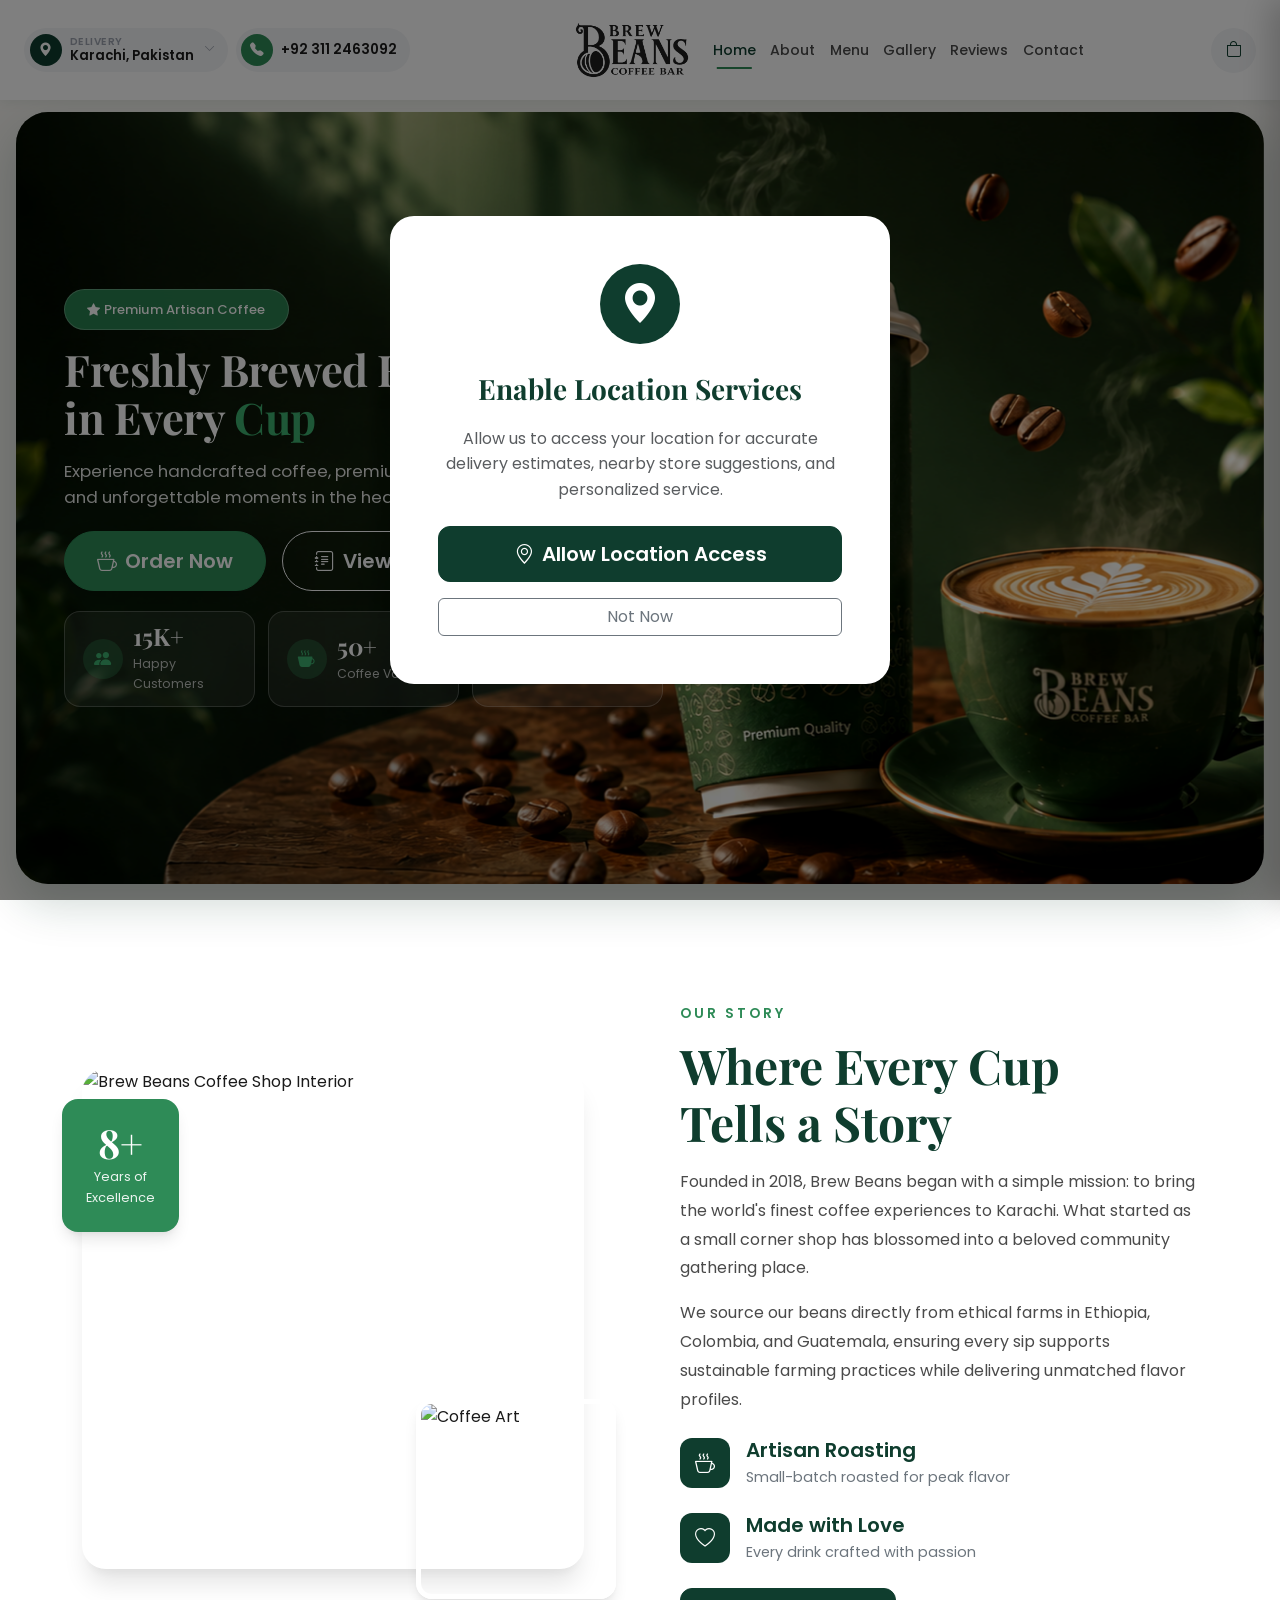
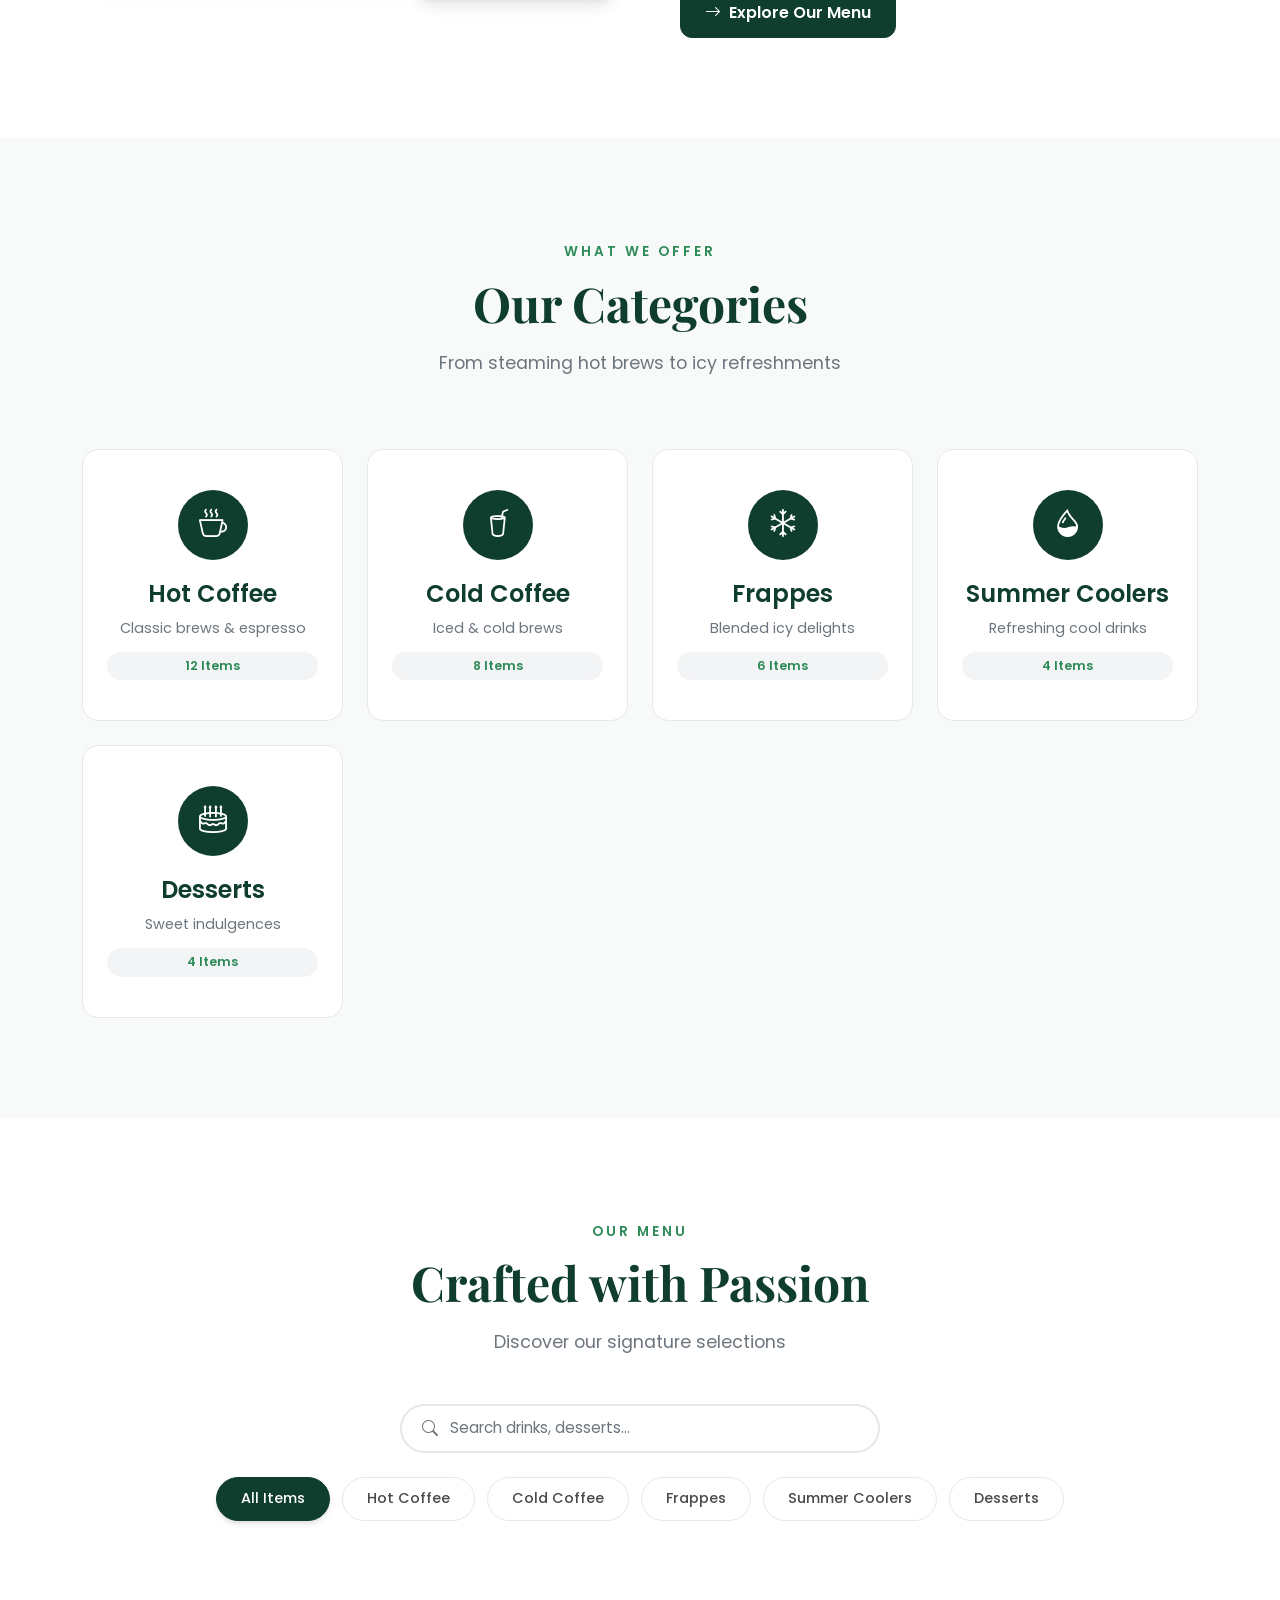
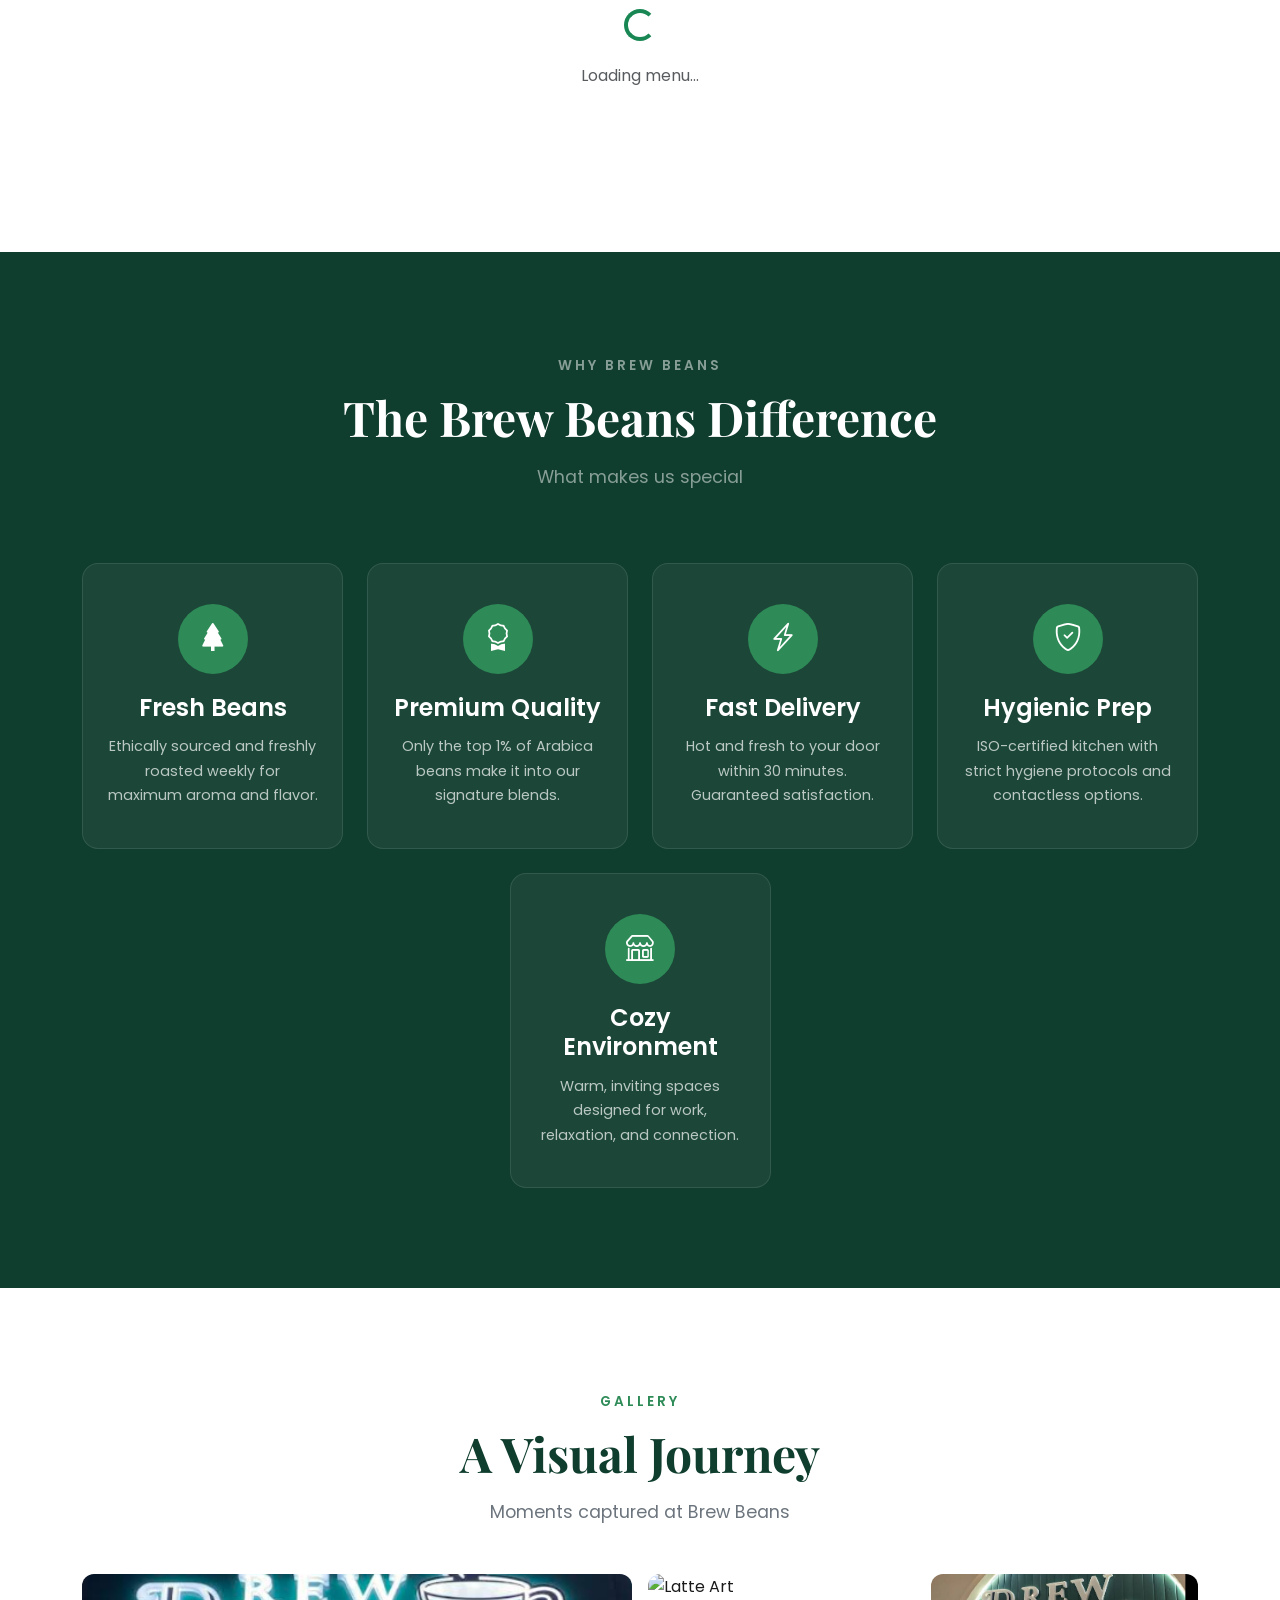
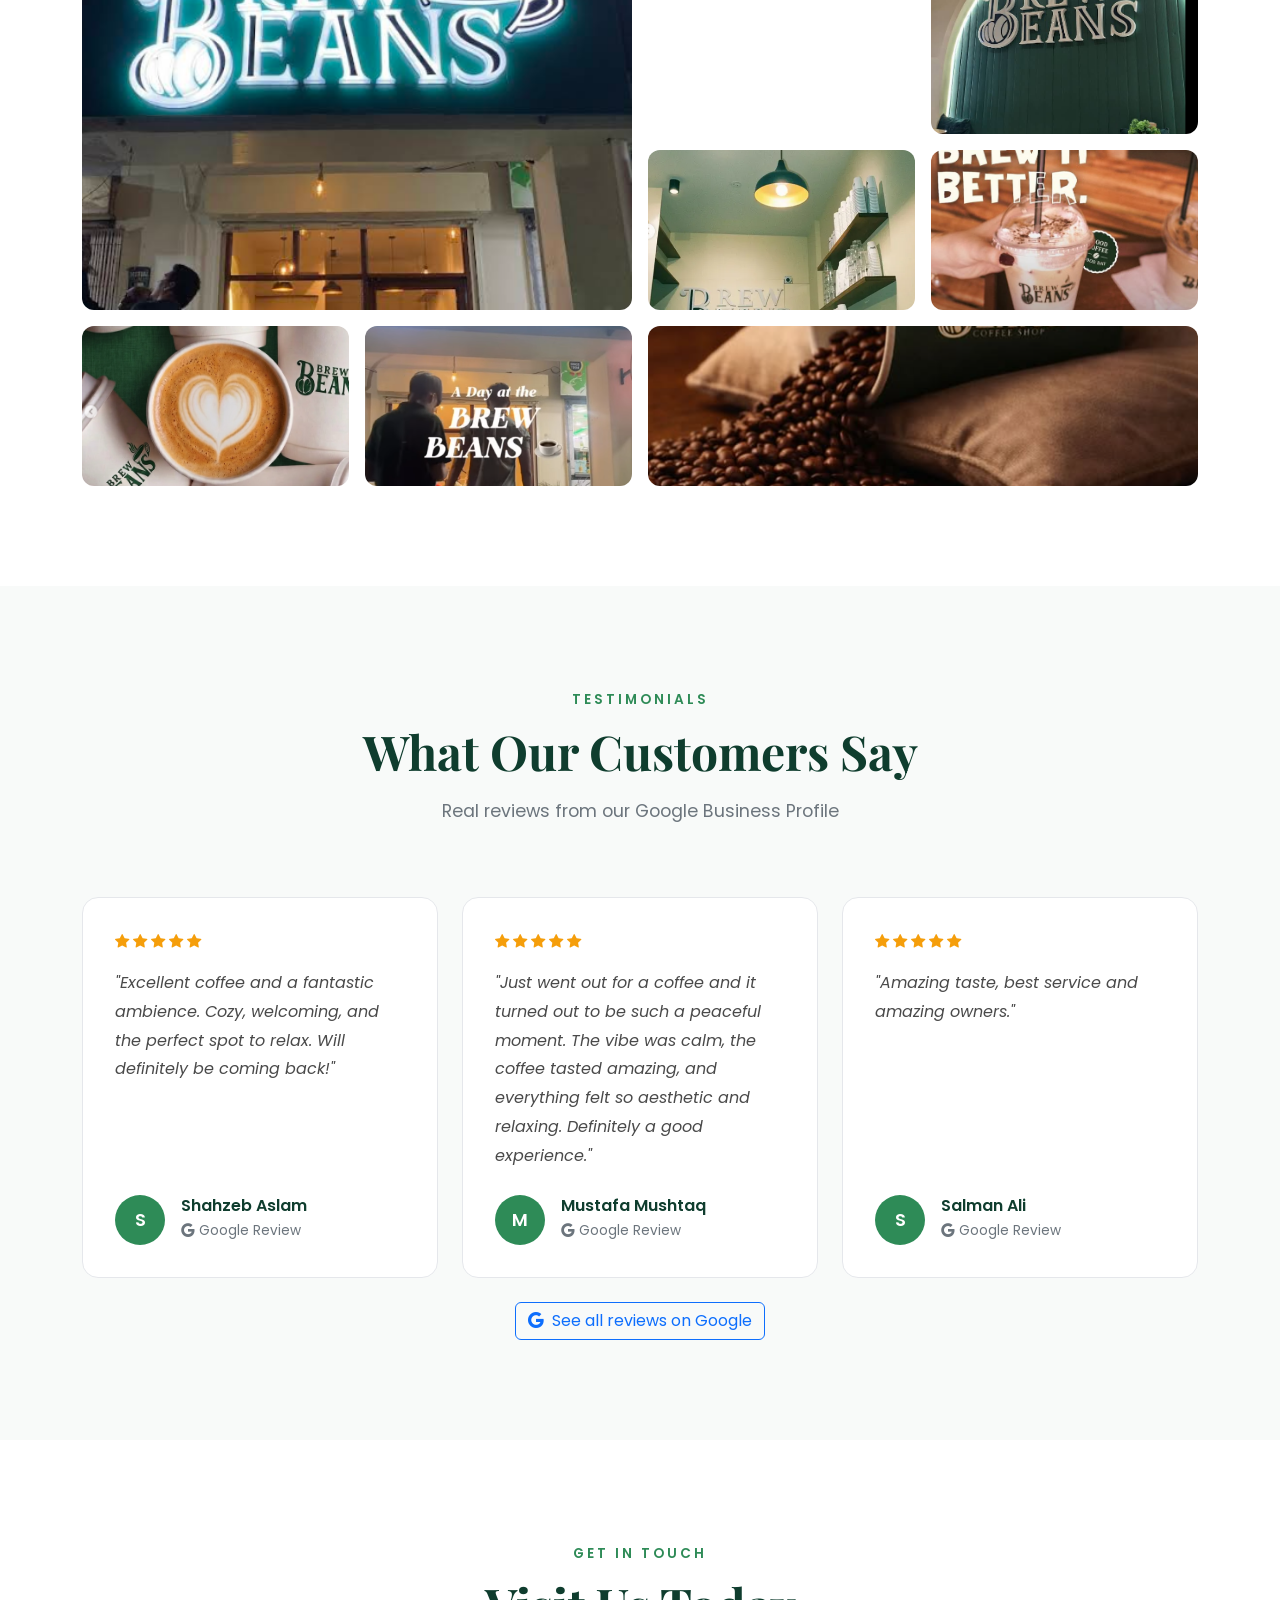
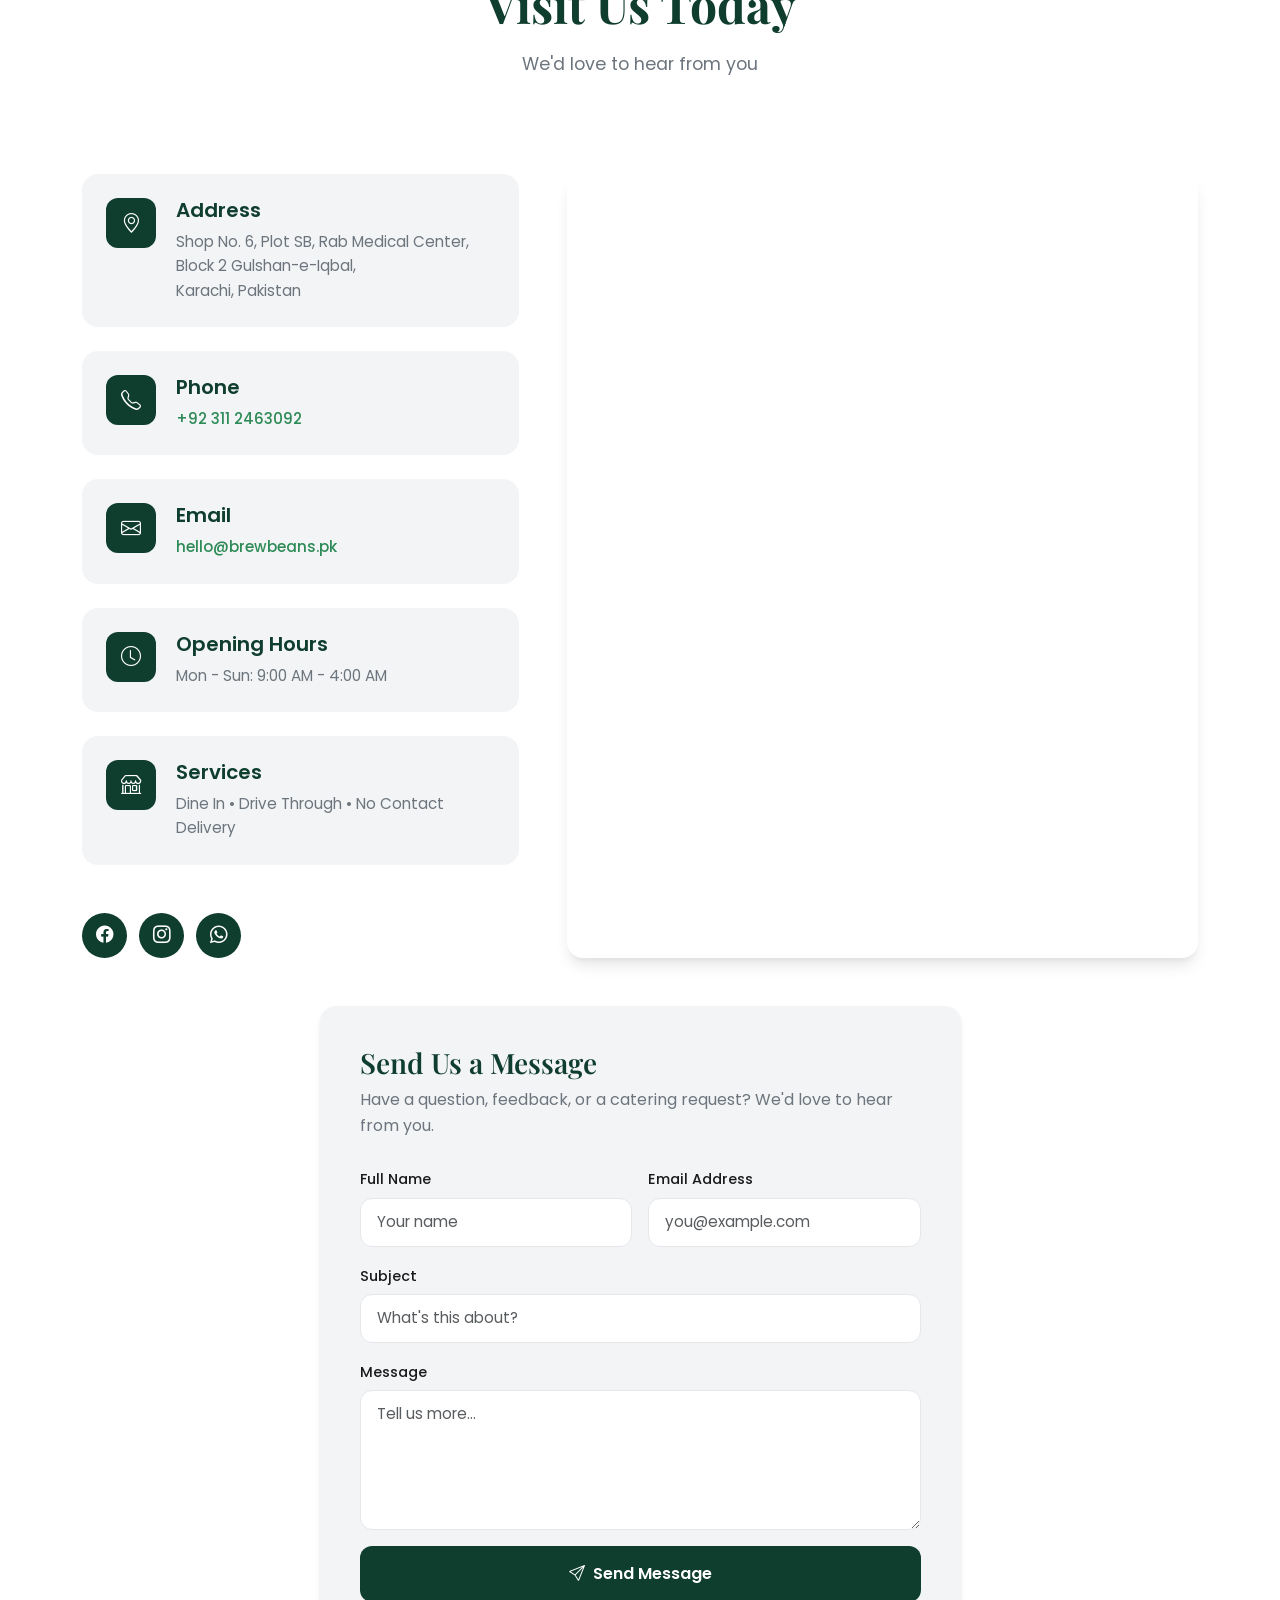
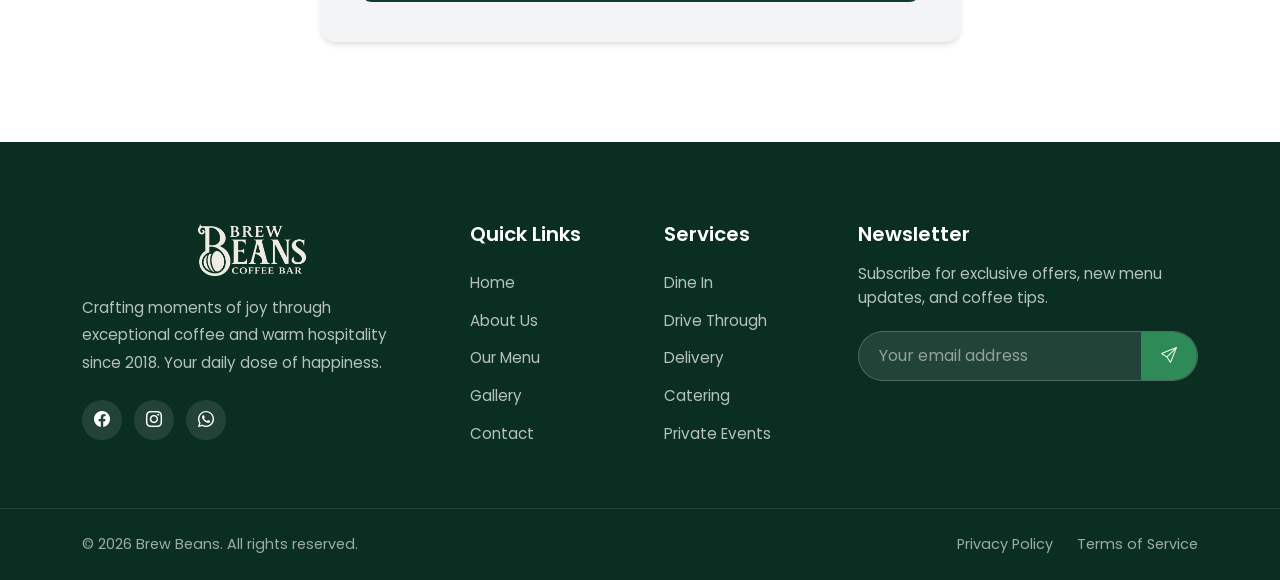
==== commit f9021c38: "Add new menu item images, smooth navbar/mobile-menu UX, and hero parallax Throttle scroll handlers v" ====
--- a/index.html
+++ b/index.html
@@ -41,6 +41,10 @@
     <link rel="preconnect" href="https://fonts.gstatic.com" crossorigin>
     <link rel="preconnect" href="https://cdn.jsdelivr.net">
     <link rel="preconnect" href="https://images.unsplash.com">
+
+    <!-- Hero background is the LCP element on this page — preload it -->
+    <link rel="preload" as="image" href="img/bg.png" fetchpriority="high">
+    <link rel="preload" as="image" href="img/brewbeans-logo.png" fetchpriority="high">
 
     <!-- Fonts -->
     <link href="https://fonts.googleapis.com/css2?family=Poppins:wght@300;400;500;600;700&family=Playfair+Display:ital,wght@0,400;0,500;0,600;0,700;1,400;1,500&display=swap" rel="stylesheet">
@@ -132,39 +136,59 @@
 
     <!-- Navigation -->
     <nav class="navbar navbar-expand-lg fixed-top" id="mainNav">
-        <div class="container">
+        <div class="nav-shell">
+            <div class="nav-side nav-side-left">
+                <button type="button" class="nav-info-card nav-info-location" id="navLocationCard">
+                    <span class="nav-info-icon"><i class="bi bi-geo-alt-fill"></i></span>
+                    <span class="nav-info-text">
+                        <span class="nav-info-label">Delivery</span>
+                        <span class="nav-info-value">Karachi, Pakistan</span>
+                    </span>
+                    <i class="bi bi-chevron-down nav-info-caret"></i>
+                </button>
+                <a href="tel:+923112463092" class="nav-info-card nav-info-phone">
+                    <span class="nav-info-icon"><i class="bi bi-telephone-fill"></i></span>
+                    <span class="nav-info-value">+92 311 2463092</span>
+                </a>
+            </div>
+
             <a class="navbar-brand" href="#home">
-                <img src="img/brewbeans-logo.png" alt="Brew Beans Coffee Bar" class="brand-logo">
+                <img src="img/brewbeans-logo.png" alt="Brew Beans Coffee Bar" class="brand-logo" width="872" height="439">
             </a>
-            <button class="navbar-toggler" type="button" data-bs-toggle="collapse" data-bs-target="#navbarNav">
-                <span class="navbar-toggler-icon"></span>
-            </button>
-            <div class="collapse navbar-collapse" id="navbarNav">
-                <ul class="navbar-nav ms-auto align-items-center">
-                    <li class="nav-item"><a class="nav-link" href="#home">Home</a></li>
-                    <li class="nav-item"><a class="nav-link" href="#about">About</a></li>
-                    <li class="nav-item"><a class="nav-link" href="#menu">Menu</a></li>
-                    <li class="nav-item"><a class="nav-link" href="#gallery">Gallery</a></li>
-                    <li class="nav-item"><a class="nav-link" href="#reviews">Reviews</a></li>
-                    <li class="nav-item"><a class="nav-link" href="#contact">Contact</a></li>
-                    <li class="nav-item ms-lg-2" id="trackOrderNavItem" style="display:none">
-                        <button class="btn-track-nav" id="trackOrderNavBtn">
-                            <i class="bi bi-truck"></i> Track Order
-                        </button>
-                    </li>
-                    <li class="nav-item ms-lg-2" id="shopBanner" style="display:none;">
-                        <span id="shopBannerInner" style="display:inline-flex;align-items:center;gap:0.35rem;padding:0.18rem 0.6rem;border-radius:999px;font-family:'Poppins',sans-serif;font-size:0.7rem;font-weight:500;letter-spacing:0.02em;border:1px solid rgba(255,255,255,0.25);background:rgba(255,255,255,0.1);">
-                            <span id="shopBannerDot" style="width:6px;height:6px;border-radius:50%;flex-shrink:0;"></span>
-                            <span id="shopBannerText" style="color:rgba(255,255,255,0.9);"></span>
+
+            <div class="nav-side nav-side-right">
+                <div class="collapse navbar-collapse" id="navbarNav">
+                    <ul class="navbar-nav align-items-lg-center">
+                        <li class="nav-item"><a class="nav-link" href="#home">Home</a></li>
+                        <li class="nav-item"><a class="nav-link" href="#about">About</a></li>
+                        <li class="nav-item"><a class="nav-link" href="#menu">Menu</a></li>
+                        <li class="nav-item"><a class="nav-link" href="#gallery">Gallery</a></li>
+                        <li class="nav-item"><a class="nav-link" href="#reviews">Reviews</a></li>
+                        <li class="nav-item"><a class="nav-link" href="#contact">Contact</a></li>
+                        <li class="nav-item ms-lg-2" id="trackOrderNavItem" style="display:none">
+                            <button class="btn-track-nav" id="trackOrderNavBtn">
+                                <i class="bi bi-truck"></i> Track Order
+                            </button>
+                        </li>
+                    </ul>
+                </div>
+                <div class="nav-actions">
+                    <span id="shopBanner" style="display:none;">
+                        <span id="shopBannerInner" class="shop-banner-pill">
+                            <span id="shopBannerDot" class="shop-banner-dot"></span>
+                            <span id="shopBannerText" class="shop-banner-text"></span>
                         </span>
-                    </li>
-                    <li class="nav-item ms-lg-3">
-                        <button class="btn btn-cart" id="cartToggle">
-                            <i class="bi bi-bag"></i>
-                            <span class="cart-badge" id="cartCount">0</span>
-                        </button>
-                    </li>
-                </ul>
+                    </span>
+                    <button class="btn btn-cart" id="cartToggle">
+                        <i class="bi bi-bag"></i>
+                        <span class="cart-badge" id="cartCount">0</span>
+                    </button>
+                    <button class="navbar-toggler" type="button" data-bs-toggle="collapse" data-bs-target="#navbarNav" aria-controls="navbarNav" aria-expanded="false" aria-label="Toggle navigation">
+                        <span class="hamburger-bar"></span>
+                        <span class="hamburger-bar"></span>
+                        <span class="hamburger-bar"></span>
+                    </button>
+                </div>
             </div>
         </div>
     </nav>
@@ -209,47 +233,45 @@
 
     <!-- Hero Section -->
     <section class="hero" id="home">
-        <div class="hero-bg">
+        <div class="hero-frame">
+            <div class="hero-bg"></div>
             <div class="hero-overlay"></div>
-        </div>
-        <div class="hero-content">
-            <div class="container">
-                <div class="row justify-content-center">
-                    <div class="col-lg-10 text-center" data-aos="fade-up" data-aos-duration="1200">
-                        <span class="hero-badge">
-                            <i class="bi bi-star-fill me-1"></i>Premium Artisan Coffee
-                        </span>
-                        <h1 class="hero-title">Freshly Brewed Happiness<br>in Every Cup</h1>
-                        <p class="hero-subtitle">Experience handcrafted coffee, premium desserts, and unforgettable moments in the heart of Karachi.</p>
-                        <div class="hero-buttons">
-                            <a href="#menu" class="btn btn-primary btn-lg me-3">
-                                <i class="bi bi-cup-hot me-2"></i>Order Now
-                            </a>
-                            <a href="#menu" class="btn btn-outline-light btn-lg">
-                                <i class="bi bi-journal-text me-2"></i>View Menu
-                            </a>
-                        </div>
-                        <div class="hero-stats mt-5">
-                            <div class="row g-4">
-                                <div class="col-4" data-aos="fade-up" data-aos-delay="200">
-                                    <div class="stat-item">
-                                        <span class="stat-number">15K+</span>
-                                        <span class="stat-label">Happy Customers</span>
-                                    </div>
-                                </div>
-                                <div class="col-4" data-aos="fade-up" data-aos-delay="300">
-                                    <div class="stat-item">
-                                        <span class="stat-number">50+</span>
-                                        <span class="stat-label">Coffee Varieties</span>
-                                    </div>
-                                </div>
-                                <div class="col-4" data-aos="fade-up" data-aos-delay="400">
-                                    <div class="stat-item">
-                                        <span class="stat-number">4.9</span>
-                                        <span class="stat-label">Average Rating</span>
-                                    </div>
-                                </div>
-                            </div>
+            <div class="hero-content">
+                <div class="hero-inner" data-aos="fade-up" data-aos-duration="1200">
+                    <span class="hero-badge">
+                        <i class="bi bi-star-fill me-1"></i>Premium Artisan Coffee
+                    </span>
+                    <h1 class="hero-title">Freshly Brewed Happiness<br>in Every <span class="hero-title-accent">Cup</span></h1>
+                    <p class="hero-subtitle">Experience handcrafted coffee, premium desserts, and unforgettable moments in the heart of Karachi.</p>
+                    <div class="hero-buttons">
+                        <a href="#menu" class="btn btn-primary btn-lg me-3">
+                            <i class="bi bi-cup-hot me-2"></i>Order Now
+                        </a>
+                        <a href="#menu" class="btn btn-outline-light btn-lg">
+                            <i class="bi bi-journal-text me-2"></i>View Menu
+                        </a>
+                    </div>
+                    <div class="hero-stats">
+                        <div class="stat-item" data-aos="fade-up" data-aos-delay="200">
+                            <span class="stat-icon"><i class="bi bi-people-fill"></i></span>
+                            <span class="stat-text">
+                                <span class="stat-number">15K+</span>
+                                <span class="stat-label">Happy Customers</span>
+                            </span>
+                        </div>
+                        <div class="stat-item" data-aos="fade-up" data-aos-delay="300">
+                            <span class="stat-icon"><i class="bi bi-cup-hot-fill"></i></span>
+                            <span class="stat-text">
+                                <span class="stat-number">50+</span>
+                                <span class="stat-label">Coffee Varieties</span>
+                            </span>
+                        </div>
+                        <div class="stat-item" data-aos="fade-up" data-aos-delay="400">
+                            <span class="stat-icon"><i class="bi bi-star-fill"></i></span>
+                            <span class="stat-text">
+                                <span class="stat-number">4.9</span>
+                                <span class="stat-label">Average Rating</span>
+                            </span>
                         </div>
                     </div>
                 </div>
--- a/css/style.css
+++ b/css/style.css
@@ -59,6 +59,14 @@
     -moz-osx-font-smoothing: grayscale;
 }
 
+/* Locks background scroll while the mobile nav panel is open. Applied
+   to both html and body since the browser-designated "scrolling
+   element" varies. */
+html.mobile-nav-open,
+body.mobile-nav-open {
+    overflow: hidden;
+}
+
 a {
     text-decoration: none;
     color: inherit;
@@ -248,44 +256,159 @@
 /* ============================================
    NAVIGATION
    ============================================ */
+/* Flat, edge-to-edge bar sitting flush against the top of the
+   viewport — no floating "pill" margin/shadow around it. */
 #mainNav {
-    padding: 1.5rem 0;
-    transition: padding 0.4s cubic-bezier(0.4, 0, 0.2, 1),
-                background 0.4s cubic-bezier(0.4, 0, 0.2, 1),
-                box-shadow 0.4s cubic-bezier(0.4, 0, 0.2, 1);
+    padding: 0;
+    background: var(--accent);
+    box-shadow: 0 2px 12px rgba(15, 61, 46, 0.08);
+    transition: box-shadow 0.4s cubic-bezier(0.4, 0, 0.2, 1);
+    z-index: 1030;
+}
+
+.nav-shell {
+    position: relative;
+    width: 100%;
+    max-width: 1800px;
+    margin: 0 auto;
     background: transparent;
-    z-index: 1030;
+    padding: 1rem 1.5rem;
+    display: grid;
+    /* "auto" center column sizes itself to the logo's real rendered
+       width, so it never crops it — the equal 1fr outer tracks are
+       what keep the logo mathematically centered regardless of the
+       two side groups being different widths (two info cards vs. six
+       links + status pill + cart). */
+    grid-template-columns: 1fr auto 1fr;
+    align-items: center;
+    transition: var(--transition);
 }
 
 #mainNav.scrolled {
-    background: rgba(15, 61, 46, 0.98);
-    backdrop-filter: blur(20px);
-    -webkit-backdrop-filter: blur(20px);
-    padding: 0.25rem 0;
-    box-shadow: 0 4px 20px rgba(0, 0, 0, 0.3);
-}
-
-#mainNav.scrolled .navbar-brand {
-    font-size: 1.25rem;
-}
-
-#mainNav.scrolled .brand-logo {
-    height: 44px;
+    box-shadow: 0 4px 20px rgba(15, 61, 46, 0.14);
+}
+
+.nav-side {
+    display: flex;
+    align-items: center;
+}
+
+.nav-side-left {
+    grid-column: 1;
+    justify-content: flex-start;
+    gap: 0.5rem;
+}
+
+.nav-side-right {
+    grid-column: 3;
+    justify-content: flex-end;
+    gap: 0.4rem;
+}
+
+/* Delivery / phone info cards */
+.nav-info-card {
+    display: inline-flex;
+    align-items: center;
+    gap: 0.5rem;
+    background: var(--border-light);
+    border: none;
+    border-radius: 100px;
+    padding: 0.35rem 0.8rem 0.35rem 0.35rem;
+    cursor: pointer;
+    text-align: left;
+    flex-shrink: 0;
+    transition: var(--transition);
+}
+
+.nav-info-card:hover {
+    background: #ECEBE7;
+}
+
+.nav-info-icon {
+    display: flex;
+    align-items: center;
+    justify-content: center;
+    width: 32px;
+    height: 32px;
+    border-radius: 50%;
+    background: var(--primary);
+    color: var(--accent);
+    font-size: 0.85rem;
+    flex-shrink: 0;
+}
+
+.nav-info-phone .nav-info-icon {
+    background: var(--secondary);
+}
+
+.nav-info-text {
+    display: flex;
+    flex-direction: column;
+    line-height: 1.15;
+}
+
+.nav-info-label {
+    font-size: 0.65rem;
+    font-weight: 600;
+    text-transform: uppercase;
+    letter-spacing: 0.05em;
+    color: var(--text-muted);
+}
+
+.nav-info-value {
+    font-size: 0.82rem;
+    font-weight: 600;
+    color: var(--text-dark);
+    white-space: nowrap;
+}
+
+.nav-info-phone .nav-info-value {
+    font-size: 0.85rem;
+}
+
+.nav-info-caret {
+    font-size: 0.7rem;
+    color: var(--text-muted);
+    margin-left: 0.15rem;
 }
 
 .navbar-brand {
     display: flex;
     align-items: center;
+    justify-content: center;
     gap: 8px;
     font-size: 1.5rem;
     font-weight: 700;
-    color: var(--accent) !important;
+    color: var(--primary) !important;
+}
+
+#mainNav .navbar-brand {
+    grid-column: 2;
 }
 
 .brand-logo {
-    height: 48px;
+    height: 58px;
     width: auto;
+    /* Never let the logo be cropped/hidden — the box only ever grows
+       to fit it (grid-template-columns: ... auto ... above), so
+       object-fit isn't needed here; this just guards against any
+       ancestor accidentally constraining it. */
+    max-width: none;
     transition: height 0.4s cubic-bezier(0.4, 0, 0.2, 1);
+}
+
+/* The logo artwork itself is off-white/cream on a transparent
+   background — correct on the brand's dark green (footer, hero image)
+   but nearly invisible directly on this white bar. brightness(0)
+   recolors only the rendered pixels to solid dark, keeping the same
+   transparent background and exact silhouette — no chip, no redraw. */
+#mainNav .brand-logo {
+    filter: brightness(0);
+    opacity: 0.88;
+}
+
+#mainNav.scrolled .brand-logo {
+    height: 46px;
 }
 
 .brand-text {
@@ -301,11 +424,22 @@
     color: var(--secondary-light);
 }
 
+.navbar-collapse {
+    display: flex;
+    align-items: center;
+    /* Deliberately NOT min-width:0 — letting this shrink below its
+       content's natural width just makes it under-report its own
+       size while the (non-wrapping) links inside still overflow past
+       that box, which then overlaps whatever sits next to it. Its
+       true width is what nav-side-right needs to actually reserve. */
+}
+
 .nav-link {
-    color: rgba(255, 255, 255, 0.85) !important;
+    color: var(--text-medium) !important;
     font-weight: 500;
-    font-size: 0.95rem;
-    padding: 0.5rem 1rem !important;
+    font-size: 0.88rem;
+    padding: 0.5rem 0.45rem !important;
+    white-space: nowrap;
     position: relative;
     transition: var(--transition);
 }
@@ -317,7 +451,7 @@
     left: 50%;
     width: 0;
     height: 2px;
-    background: var(--secondary-light);
+    background: var(--secondary);
     transition: var(--transition);
     transform: translateX(-50%);
 }
@@ -329,12 +463,49 @@
 
 .nav-link:hover,
 .nav-link.active {
-    color: var(--accent) !important;
+    color: var(--primary) !important;
+}
+
+.nav-actions {
+    display: flex;
+    align-items: center;
+    gap: 0.6rem;
+    flex-shrink: 0;
+}
+
+/* Open/Closed status pill */
+.shop-banner-pill {
+    display: inline-flex;
+    align-items: center;
+    gap: 0.3rem;
+    padding: 0.4rem 0.65rem;
+    border-radius: 100px;
+    font-family: 'Poppins', sans-serif;
+    font-size: 0.68rem;
+    font-weight: 600;
+    letter-spacing: 0.02em;
+    border: 1px solid var(--border);
+    background: var(--border-light);
+    max-width: 175px;
+}
+
+.shop-banner-text {
+    overflow: hidden;
+    text-overflow: ellipsis;
+    white-space: nowrap;
+    color: var(--text-dark);
+}
+
+.shop-banner-dot {
+    width: 7px;
+    height: 7px;
+    border-radius: 50%;
+    flex-shrink: 0;
 }
 
 .btn-cart {
-    background: var(--secondary);
-    color: var(--accent);
+    background: var(--border-light);
+    color: var(--primary);
     border: none;
     border-radius: 50%;
     width: 45px;
@@ -343,11 +514,13 @@
     align-items: center;
     justify-content: center;
     position: relative;
+    flex-shrink: 0;
     transition: var(--transition);
 }
 
 .btn-cart:hover {
-    background: var(--secondary-light);
+    background: var(--secondary);
+    color: var(--accent);
     transform: scale(1.05);
 }
 
@@ -378,14 +551,43 @@
 .navbar-toggler {
     border: none;
     padding: 0.5rem;
+    flex-shrink: 0;
+    width: 40px;
+    height: 40px;
+    display: flex;
+    flex-direction: column;
+    align-items: center;
+    justify-content: center;
+    gap: 6px;
+    background: transparent;
 }
 
 .navbar-toggler:focus {
     box-shadow: none;
 }
 
-.navbar-toggler-icon {
-    background-image: url("data:image/svg+xml,%3csvg xmlns='http://www.w3.org/2000/svg' viewBox='0 0 30 30'%3e%3cpath stroke='rgba%28255, 255, 255, 0.9%29' stroke-linecap='round' stroke-miterlimit='10' stroke-width='2' d='M4 7h22M4 15h22M4 23h22'/%3e%3c/svg%3e");
+/* Three independent bars so they can morph into an X, instead of a
+   flat SVG background-image that can only ever look like a hamburger. */
+.hamburger-bar {
+    display: block;
+    width: 22px;
+    height: 2px;
+    border-radius: 2px;
+    background: var(--primary);
+    transition: transform 0.3s cubic-bezier(0.4, 0, 0.2, 1), opacity 0.2s ease, width 0.3s ease;
+}
+
+.navbar-toggler[aria-expanded="true"] .hamburger-bar:nth-child(1) {
+    transform: translateY(8px) rotate(45deg);
+}
+
+.navbar-toggler[aria-expanded="true"] .hamburger-bar:nth-child(2) {
+    opacity: 0;
+    width: 0;
+}
+
+.navbar-toggler[aria-expanded="true"] .hamburger-bar:nth-child(3) {
+    transform: translateY(-8px) rotate(-45deg);
 }
 
 /* ============================================
@@ -620,6 +822,28 @@
     box-shadow: var(--shadow-lg);
 }
 
+/* Compact the navbar only in the narrow band where six links + the
+   status pill + cart genuinely don't fit alongside the delivery/phone
+   cards — outside this range everything fits at full size. */
+@media (min-width: 992px) and (max-width: 1180px) {
+    .nav-info-phone {
+        display: none;
+    }
+
+    .nav-link {
+        font-size: 0.82rem;
+        padding: 0.45rem 0.35rem !important;
+    }
+
+    .nav-side-right {
+        gap: 0.3rem;
+    }
+
+    .shop-banner-pill {
+        max-width: 130px;
+    }
+}
+
 /* ============================================
    HERO SECTION
    ============================================ */
@@ -627,72 +851,120 @@
     position: relative;
     min-height: 100vh;
     display: flex;
-    align-items: center;
+    align-items: stretch;
     justify-content: center;
+    background: #F5F4F0;
+    padding: 112px 1rem 1rem;
+}
+
+.hero-frame {
+    position: relative;
+    width: 100%;
+    max-width: 1800px;
+    margin: 0 auto;
+    border-radius: 32px;
     overflow: hidden;
+    box-shadow: 0 20px 45px rgba(15, 61, 46, 0.2);
+    display: flex;
+    align-items: center;
 }
 
 .hero-bg {
     position: absolute;
-    top: 0;
+    top: -10%;
     left: 0;
     width: 100%;
-    height: 100%;
-    background: url('https://images.unsplash.com/photo-1501339847302-ac426a4a7cbb?w=1920&h=1080&fit=crop') center/cover no-repeat;
-}
-
+    height: 120%;
+    background: url('../img/bg.png') 62% center/cover no-repeat;
+    filter: brightness(1.08) saturate(1.06) contrast(1.02);
+    will-change: transform;
+}
+
+/* Kept intentionally light — just enough contrast for the white
+   heading/body copy to stay readable. No color tint: pure black at
+   low opacity, fading out over the left half so the product photo on
+   the right keeps its original, unfiltered colors. */
 .hero-overlay {
     position: absolute;
     top: 0;
     left: 0;
     width: 100%;
     height: 100%;
-    background: linear-gradient(135deg, rgba(15, 61, 46, 0.92) 0%, rgba(15, 61, 46, 0.75) 50%, rgba(46, 139, 87, 0.6) 100%);
+    background: linear-gradient(90deg, rgba(0, 0, 0, 0.38) 0%, rgba(0, 0, 0, 0.2) 35%, rgba(0, 0, 0, 0.05) 55%, rgba(0, 0, 0, 0) 68%);
 }
 
 .hero-content {
     position: relative;
     z-index: 2;
-    padding: 120px 0 80px;
+    padding: 32px 3rem;
     width: 100%;
+}
+
+/* Percentage-capped, not just a fixed px value — .hero-frame's own
+   width scales a lot between breakpoints (near-full-bleed on wide
+   screens, narrower on tablets), and a fixed 600px column stays wide
+   enough at tablet widths to run text under the product photo. */
+.hero-inner {
+    max-width: min(600px, 52%);
+}
+
+/* Just above the tablet cutover, the side-by-side layout has room for
+   only a narrower text column before it reaches the product photo —
+   narrow the column and heading a little rather than switching to the
+   (comparatively oversized) stacked/full-width mobile treatment. */
+@media (min-width: 992px) and (max-width: 1240px) {
+    .hero-inner {
+        max-width: min(430px, 44%);
+    }
+
+    .hero-title {
+        font-size: clamp(1.7rem, 2.6vw, 2.4rem);
+    }
 }
 
 .hero-badge {
     display: inline-flex;
     align-items: center;
-    background: rgba(255, 255, 255, 0.15);
+    background: rgba(46, 139, 87, 0.9);
     backdrop-filter: blur(10px);
-    border: 1px solid rgba(255, 255, 255, 0.2);
-    padding: 0.6rem 1.5rem;
+    border: 1px solid rgba(255, 255, 255, 0.25);
+    padding: 0.55rem 1.4rem;
     border-radius: 50px;
     color: var(--accent);
-    font-size: 0.9rem;
+    font-size: 0.82rem;
     font-weight: 500;
-    margin-bottom: 1.5rem;
+    margin-bottom: 1rem;
     animation: fadeInDown 1s ease;
 }
 
 .hero-title {
     font-family: var(--font-display);
-    font-size: clamp(2.5rem, 6vw, 4.5rem);
+    font-size: clamp(2rem, 3.4vw, 3.2rem);
     font-weight: 700;
     color: var(--accent);
-    line-height: 1.2;
-    margin-bottom: 1.5rem;
-    text-shadow: 0 2px 20px rgba(0, 0, 0, 0.3);
+    line-height: 1.1;
+    letter-spacing: -0.01em;
+    margin-bottom: 1rem;
+    text-shadow: 0 2px 20px rgba(0, 0, 0, 0.35);
     animation: fadeInUp 1s ease 0.2s both;
 }
 
+.hero-title-accent {
+    color: var(--secondary-light);
+}
+
 .hero-subtitle {
-    font-size: clamp(1rem, 2.5vw, 1.25rem);
-    color: rgba(255, 255, 255, 0.85);
-    max-width: 600px;
-    margin: 0 auto 2rem;
-    line-height: 1.7;
+    font-size: clamp(0.95rem, 1.4vw, 1.05rem);
+    color: rgba(255, 255, 255, 0.88);
+    max-width: 460px;
+    margin: 0 0 1.25rem;
+    line-height: 1.6;
     animation: fadeInUp 1s ease 0.4s both;
 }
 
 .hero-buttons {
+    display: flex;
+    flex-wrap: wrap;
     animation: fadeInUp 1s ease 0.6s both;
 }
 
@@ -700,7 +972,8 @@
     padding: 0.875rem 2rem;
     font-weight: 600;
     border-radius: 50px;
-    transition: var(--transition);
+    box-shadow: 0 8px 20px rgba(0, 0, 0, 0.15);
+    transition: transform 0.3s cubic-bezier(0.4, 0, 0.2, 1), box-shadow 0.3s cubic-bezier(0.4, 0, 0.2, 1), background 0.3s cubic-bezier(0.4, 0, 0.2, 1);
 }
 
 .hero-buttons .btn-primary {
@@ -722,28 +995,55 @@
 }
 
 .hero-stats {
+    display: flex;
+    flex-wrap: wrap;
+    gap: 0.85rem;
+    margin-top: 1.25rem;
     animation: fadeInUp 1s ease 0.8s both;
 }
 
 .stat-item {
-    text-align: center;
-    padding: 1.5rem;
-    background: rgba(255, 255, 255, 0.1);
-    backdrop-filter: blur(10px);
+    display: flex;
+    align-items: center;
+    gap: 0.65rem;
+    text-align: left;
+    padding: 0.75rem 1.1rem;
+    background: rgba(255, 255, 255, 0.08);
+    backdrop-filter: blur(14px);
+    -webkit-backdrop-filter: blur(14px);
     border-radius: var(--radius-lg);
-    border: 1px solid rgba(255, 255, 255, 0.15);
-    transition: var(--transition);
+    border: 1px solid rgba(255, 255, 255, 0.22);
+    flex: 1 1 150px;
+    transition: transform 0.3s cubic-bezier(0.4, 0, 0.2, 1), background 0.3s cubic-bezier(0.4, 0, 0.2, 1);
 }
 
 .stat-item:hover {
-    background: rgba(255, 255, 255, 0.15);
+    background: rgba(255, 255, 255, 0.14);
     transform: translateY(-5px);
+}
+
+.stat-icon {
+    display: flex;
+    align-items: center;
+    justify-content: center;
+    width: 40px;
+    height: 40px;
+    border-radius: 50%;
+    background: rgba(61, 175, 110, 0.25);
+    color: var(--secondary-light);
+    font-size: 1.05rem;
+    flex-shrink: 0;
+}
+
+.stat-text {
+    display: flex;
+    flex-direction: column;
 }
 
 .stat-number {
     display: block;
     font-family: var(--font-display);
-    font-size: 2rem;
+    font-size: 1.5rem;
     font-weight: 700;
     color: var(--accent);
     line-height: 1;
@@ -751,9 +1051,9 @@
 
 .stat-label {
     display: block;
-    font-size: 0.85rem;
+    font-size: 0.78rem;
     color: rgba(255, 255, 255, 0.7);
-    margin-top: 0.5rem;
+    margin-top: 0.35rem;
 }
 
 .scroll-indicator {
@@ -2119,25 +2419,91 @@
     }
 }
 
+/* Tablet widths (768–991px) still get the desktop nav (links inline,
+   no hamburger — that switches at 991.98px) but the side-by-side hero
+   layout runs out of room here: a text column wide enough to read
+   comfortably ends up sitting under the product photo. Switching to
+   the stacked mobile-style hero (text pinned to the top, product photo
+   revealed underneath) avoids that without touching the nav breakpoint. */
+@media (max-width: 991.98px) {
+    .hero {
+        min-height: auto;
+        /* The fixed header is now a two-row grid (toggler/logo/cart
+           plus the chip row underneath it) at this breakpoint, ~162px
+           tall — a plain single-row-height top padding here tucks the
+           hero badge and heading underneath the fixed nav. */
+        padding: 178px 0.75rem 1.25rem;
+    }
+
+    .hero-frame {
+        border-radius: 26px;
+        min-height: 560px;
+        align-items: stretch;
+    }
+
+    /* On a narrow/tall crop, cover-sizing at the desktop's 62%
+       horizontal position zooms in hard on the cup — recentering
+       keeps the frame from being dominated by it right where the
+       heading and paragraph need clear space to sit. */
+    .hero-bg {
+        top: 0;
+        height: 100%;
+        background-position: 25% top;
+    }
+
+    /* Flipped from the desktop's left-to-right scrim: dark at the top
+       where the heading/copy sit, fading out toward the bottom so the
+       product photo reads clearly underneath the text, matching the
+       reference's text-above/photo-below stacking. */
+    .hero-overlay {
+        background: linear-gradient(180deg, rgba(0, 0, 0, 0.6) 0%, rgba(0, 0, 0, 0.38) 38%, rgba(0, 0, 0, 0.1) 62%, rgba(0, 0, 0, 0) 80%);
+    }
+
+    .hero-content {
+        padding: 32px 1.25rem 28px;
+        display: flex;
+        align-items: flex-start;
+    }
+
+    .hero-inner {
+        max-width: 100%;
+    }
+
+    .hero-title {
+        font-size: 2.1rem;
+    }
+
+    .hero-buttons {
+        gap: 0.6rem;
+    }
+
+    .hero-buttons .btn {
+        flex: 1 1 auto;
+        white-space: nowrap;
+        margin: 0 !important;
+        padding: 0.8rem 1.4rem;
+        font-size: 0.92rem;
+    }
+
+    .hero-stats {
+        flex-wrap: nowrap;
+        gap: 0.5rem;
+    }
+
+    .stat-item {
+        flex: 1 1 0;
+        flex-direction: column;
+        text-align: center;
+        gap: 0.4rem;
+        padding: 0.75rem 0.4rem;
+    }
+
+    .stat-number {
+        font-size: 1.3rem;
+    }
+}
+
 @media (max-width: 767.98px) {
-    .hero-title {
-        font-size: 2.2rem;
-    }
-
-    .hero-buttons .btn {
-        display: block;
-        width: 100%;
-        margin: 0.5rem 0 !important;
-    }
-
-    .stat-item {
-        padding: 1rem;
-    }
-
-    .stat-number {
-        font-size: 1.5rem;
-    }
-
     .menu-filters {
         gap: 0.5rem;
     }
@@ -2176,16 +2542,63 @@
         font-size: 1.75rem;
     }
 
-    .hero-stats .row {
-        --bs-gutter-x: 0.5rem;
+    .hero {
+        padding: 170px 0.5rem 1rem;
+    }
+
+    .hero-frame {
+        min-height: 460px;
+    }
+
+    .hero-title {
+        font-size: 1.8rem;
+    }
+
+    .hero-stats {
+        gap: 0.4rem;
     }
 
     .stat-item {
-        padding: 0.75rem 0.5rem;
+        padding: 0.65rem 0.3rem;
+    }
+
+    .stat-icon {
+        width: 34px;
+        height: 34px;
+        font-size: 0.9rem;
     }
 
     .stat-label {
-        font-size: 0.7rem;
+        font-size: 0.62rem;
+    }
+
+    .nav-shell {
+        padding: 0.65rem 0.75rem 0.85rem;
+        column-gap: 0.4rem;
+    }
+
+    .nav-info-card {
+        padding: 0.3rem 0.6rem 0.3rem 0.3rem;
+        gap: 0.4rem;
+        min-height: 46px;
+    }
+
+    .nav-info-icon {
+        width: 28px;
+        height: 28px;
+        font-size: 0.75rem;
+    }
+
+    .nav-info-label {
+        font-size: 0.58rem;
+    }
+
+    .nav-info-value {
+        font-size: 0.72rem;
+    }
+
+    .nav-info-phone .nav-info-value {
+        font-size: 0.72rem;
     }
 
     .about-img-float {
@@ -2299,12 +2712,106 @@
 }
 /* Ensure navbar collapse works properly on mobile */
 @media (max-width: 991.98px) {
+    /* Two-row grid: toggler / centered logo / cart on row 1, the
+       delivery + phone chips spanning full width on row 2. The
+       toggler and cart button stay exactly where they already are in
+       the DOM (nested inside .nav-side-right > .nav-actions) — giving
+       those two wrappers display:contents promotes their children
+       into direct grid items so each can be placed independently,
+       without restructuring the markup or touching any JS selectors. */
+    .nav-shell {
+        display: grid;
+        /* minmax(0, 1fr), not bare 1fr — a bare fr track's implicit
+           minimum is its content's min-content size, which the chips
+           row (spanning all 3 columns) can blow way past on a narrow
+           phone. minmax(0, ...) lets the tracks actually shrink and
+           leaves wrapping/ellipsis on the children to handle the rest,
+           which is what keeps this from pushing the whole page wider
+           than the viewport. */
+        grid-template-columns: minmax(0, 1fr) auto minmax(0, 1fr);
+        grid-template-areas:
+            "toggler brand cart"
+            "chips chips chips";
+        align-items: center;
+        column-gap: 0.5rem;
+        row-gap: 0.85rem;
+        padding: 0.75rem 1rem 1rem;
+        position: relative;
+    }
+
+    .nav-side-left {
+        grid-area: chips;
+        display: flex;
+        align-items: stretch;
+        gap: 0.6rem;
+        min-width: 0;
+    }
+
+    #mainNav .navbar-brand {
+        grid-area: brand;
+        justify-self: center;
+    }
+
+    .nav-side-right {
+        grid-area: cart;
+        display: contents;
+    }
+
+    .nav-actions {
+        display: contents;
+    }
+
+    .navbar-toggler {
+        grid-area: toggler;
+        justify-self: start;
+    }
+
+    .btn-cart {
+        grid-area: cart;
+        justify-self: end;
+    }
+
+    /* Chips get the premium white/rounded/shadow treatment from the
+       reference — they share the row equally and match height
+       regardless of the location chip's two text lines vs. the
+       phone chip's one. */
+    .nav-info-card {
+        flex: 1 1 0;
+        min-width: 0;
+        min-height: 52px;
+        background: var(--accent);
+        box-shadow: var(--shadow);
+        overflow: hidden;
+    }
+
+    .nav-info-card:hover {
+        background: var(--accent);
+    }
+
+    /* min-width:0 lets these flex children actually shrink instead of
+       forcing the card wider than its 1fr share — ellipsis is the
+       fallback if "Karachi, Pakistan" still can't fit at the very
+       narrowest phones, so the row never scrolls horizontally. */
+    .nav-info-text {
+        min-width: 0;
+    }
+
+    .nav-info-label,
+    .nav-info-value {
+        overflow: hidden;
+        text-overflow: ellipsis;
+    }
+
     .navbar-collapse {
-        background: rgba(15, 61, 46, 0.98);
-        margin-top: 10px;
+        position: absolute;
+        top: calc(100% + 10px);
+        left: 0;
+        right: 0;
+        background: var(--accent);
+        margin-top: 0;
         padding: 15px;
-        border-radius: 12px;
-        backdrop-filter: blur(20px);
+        border-radius: 20px;
+        box-shadow: 0 14px 40px rgba(15, 61, 46, 0.16);
 
         /* IMPORTANT: keep Bootstrap collapse hidden by default on mobile */
         height: 0 !important;
@@ -2317,21 +2824,21 @@
         overflow: visible !important;
         opacity: 1 !important;
     }
-    
+
     .navbar-collapse.collapsing {
         height: auto;
         overflow: hidden;
         transition: height 0.35s ease;
     }
-    
+
     .navbar-nav {
         align-items: flex-start !important;
     }
-    
+
     .navbar-nav .nav-item {
         width: 100%;
     }
-    
+
     .navbar-nav .nav-link {
         /* inline-block (not a full-width block) so the active-state
            underline below sizes itself to the actual word, not the
@@ -2339,6 +2846,13 @@
            padding is 0 either way, so tap width is unaffected. */
         display: inline-block;
         padding: 12px 0;
+    }
+
+    /* Hidden below the collapse breakpoint — with the links tucked
+       behind the hamburger there isn't enough width left for the
+       status pill without it reaching under the centered logo badge. */
+    #shopBanner {
+        display: none !important;
     }
 }
 
@@ -3045,9 +3559,9 @@
    TRACK ORDER NAV BUTTON
    ============================================ */
 .btn-track-nav {
-    background: rgba(255,255,255,0.12);
-    color: #fff;
-    border: 1px solid rgba(255,255,255,0.3);
+    background: var(--border-light);
+    color: var(--primary);
+    border: 1px solid var(--border);
     border-radius: 20px;
     padding: 0.35rem 0.9rem;
     font-family: 'Poppins', sans-serif;
@@ -3061,6 +3575,7 @@
     white-space: nowrap;
 }
 .btn-track-nav:hover {
-    background: rgba(255,255,255,0.22);
-    border-color: rgba(255,255,255,0.5);
-}
+    background: var(--secondary);
+    color: var(--accent);
+    border-color: var(--secondary);
+}
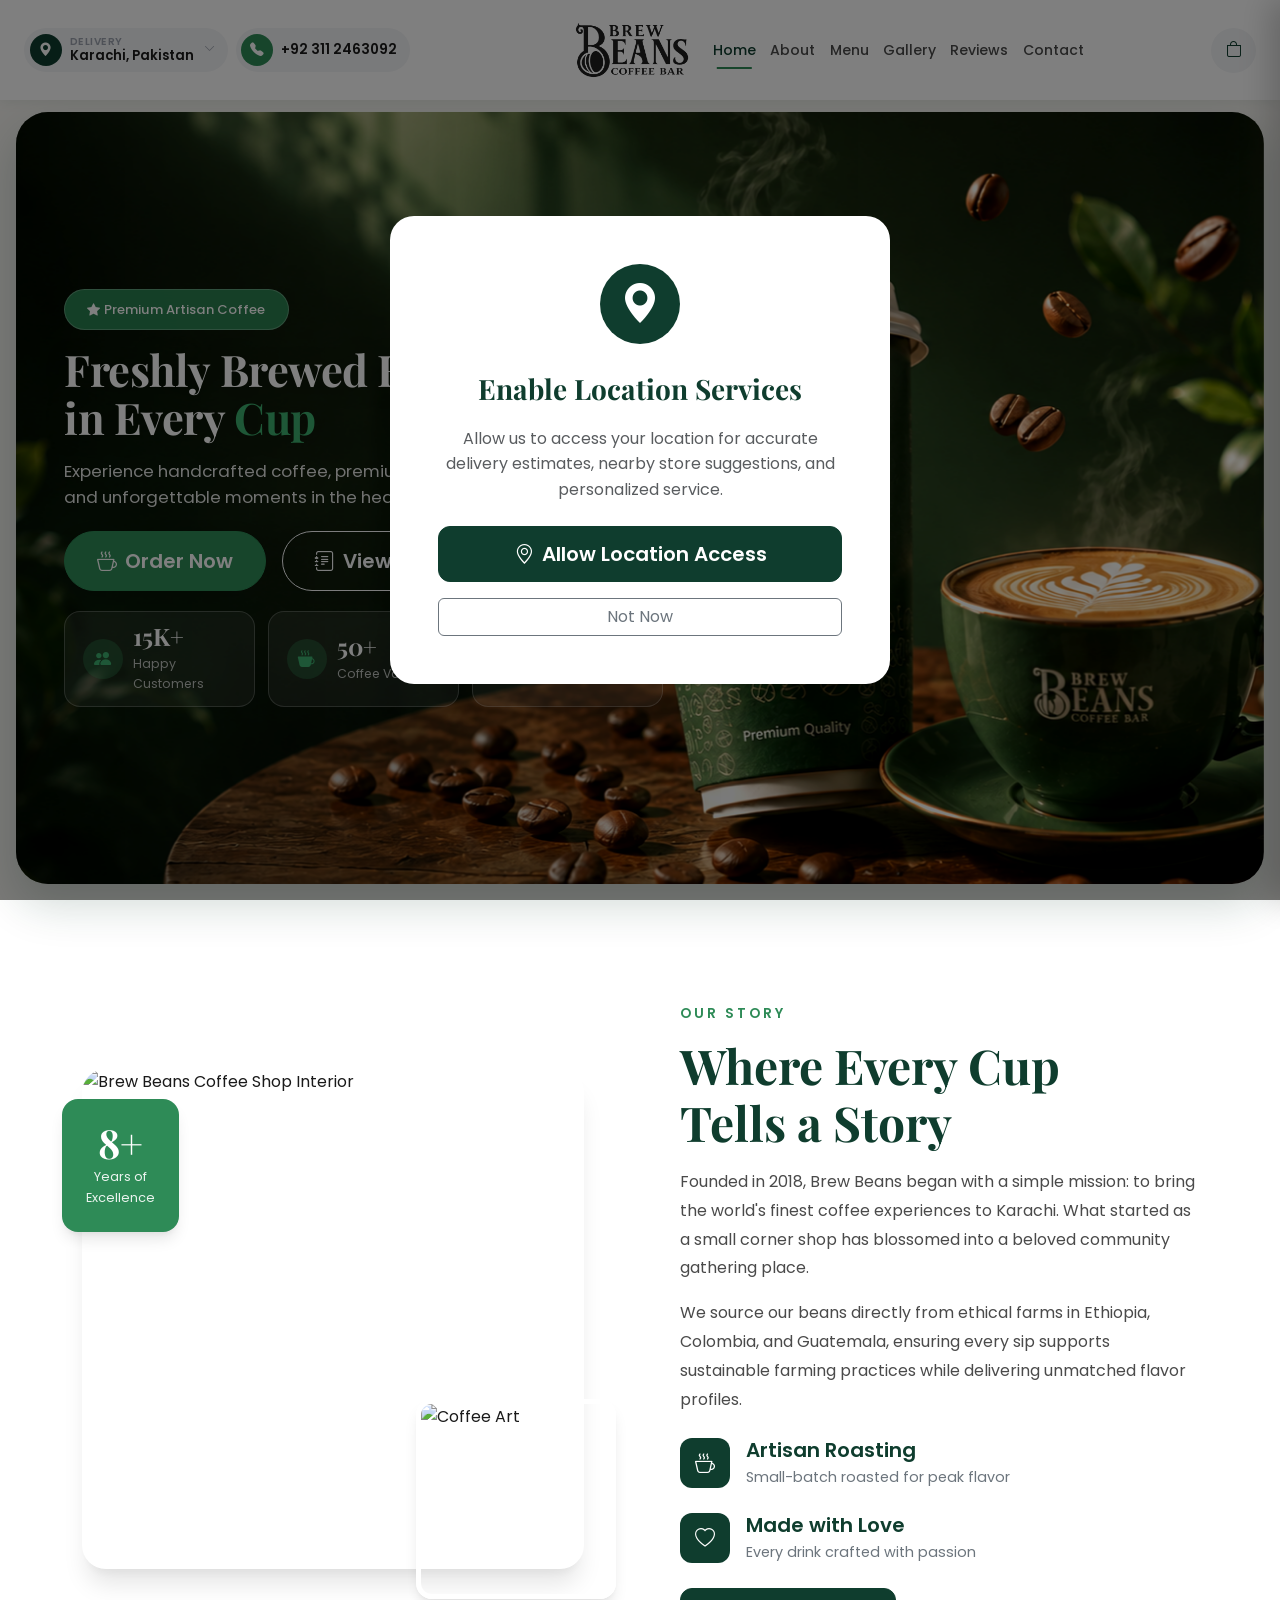
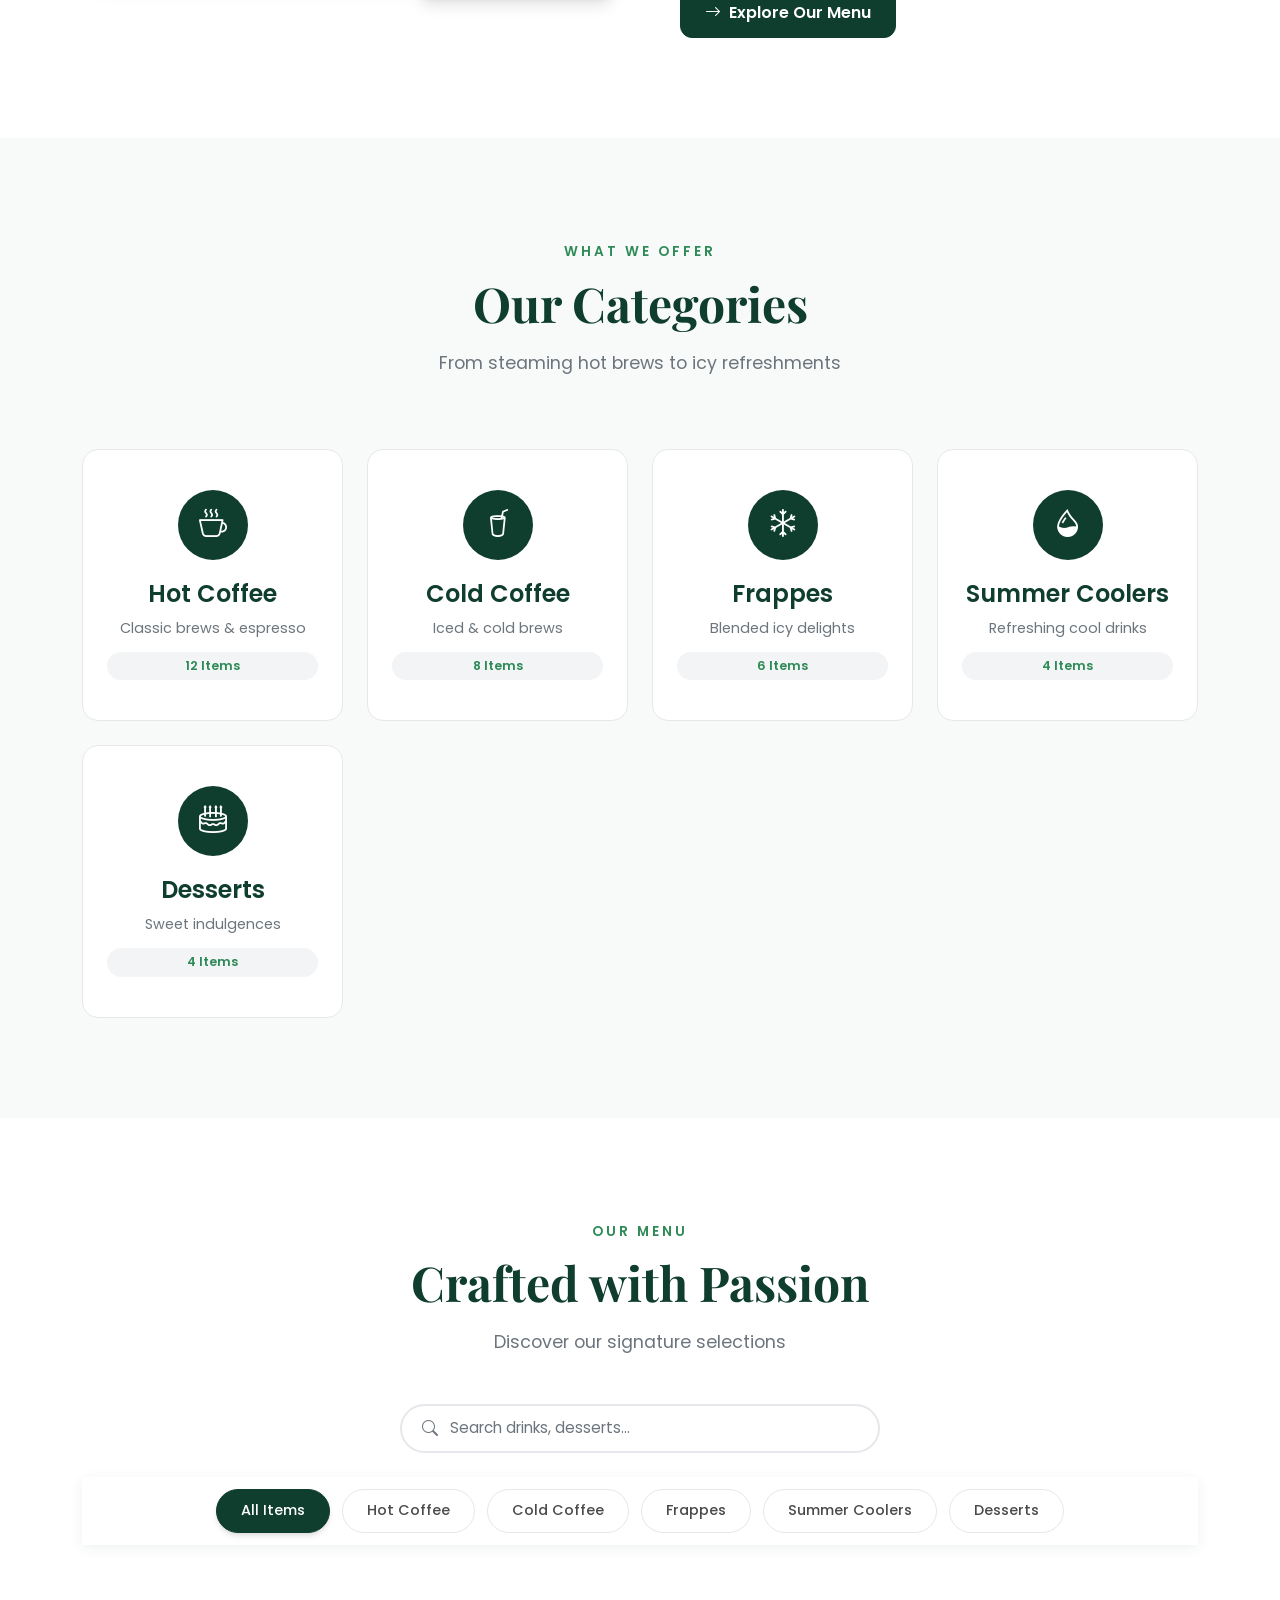
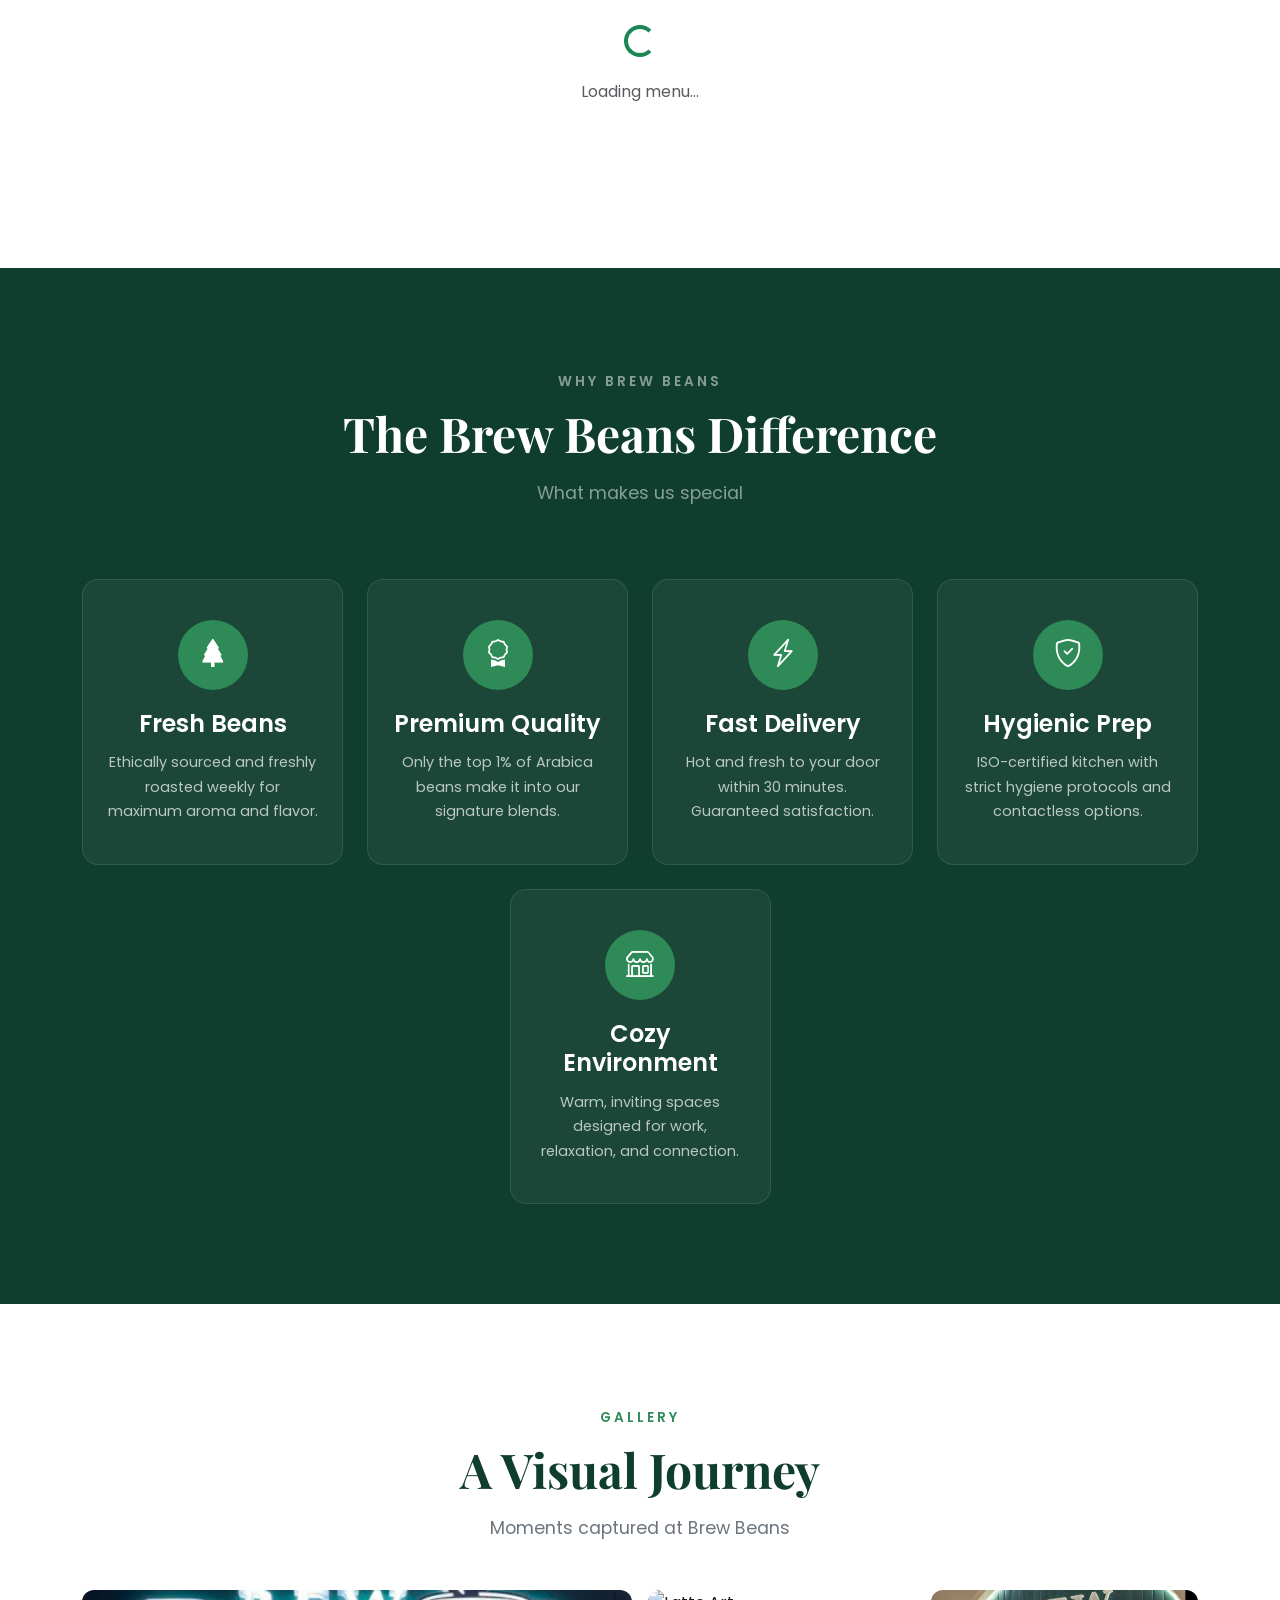
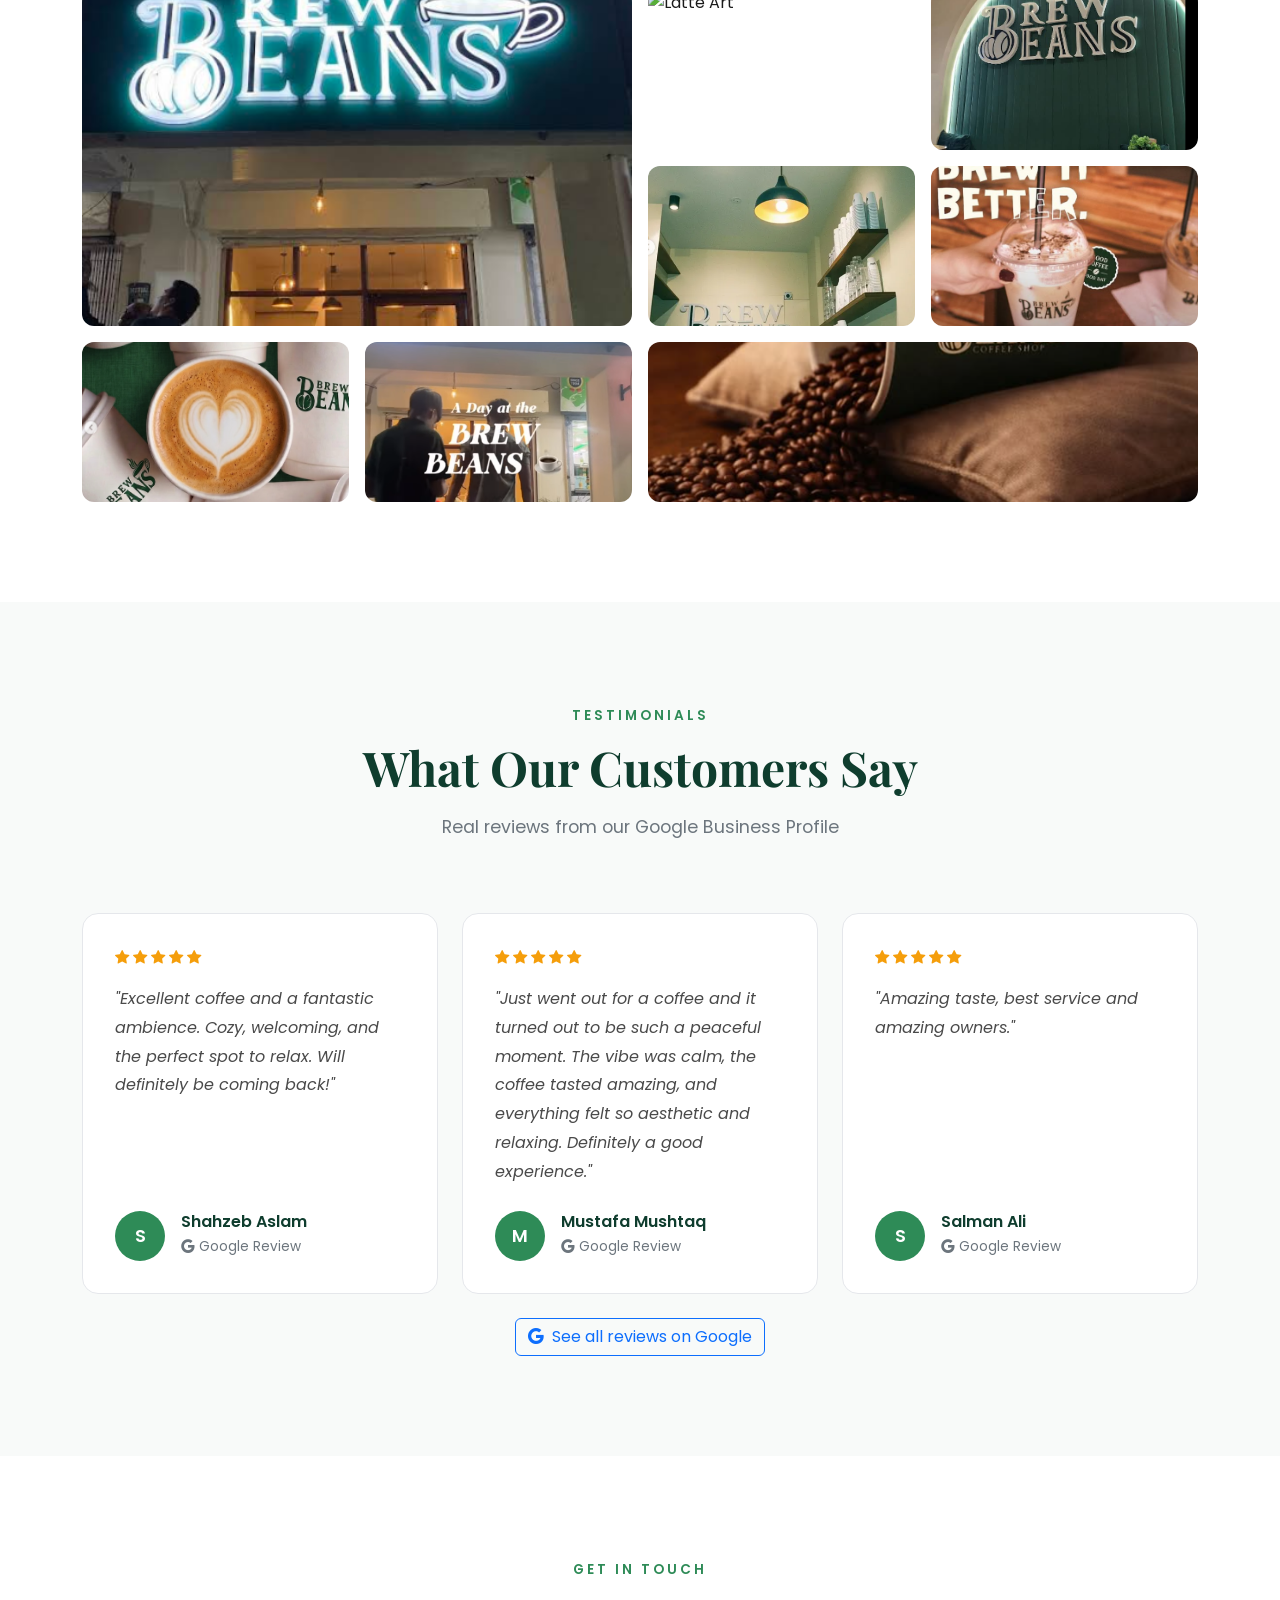
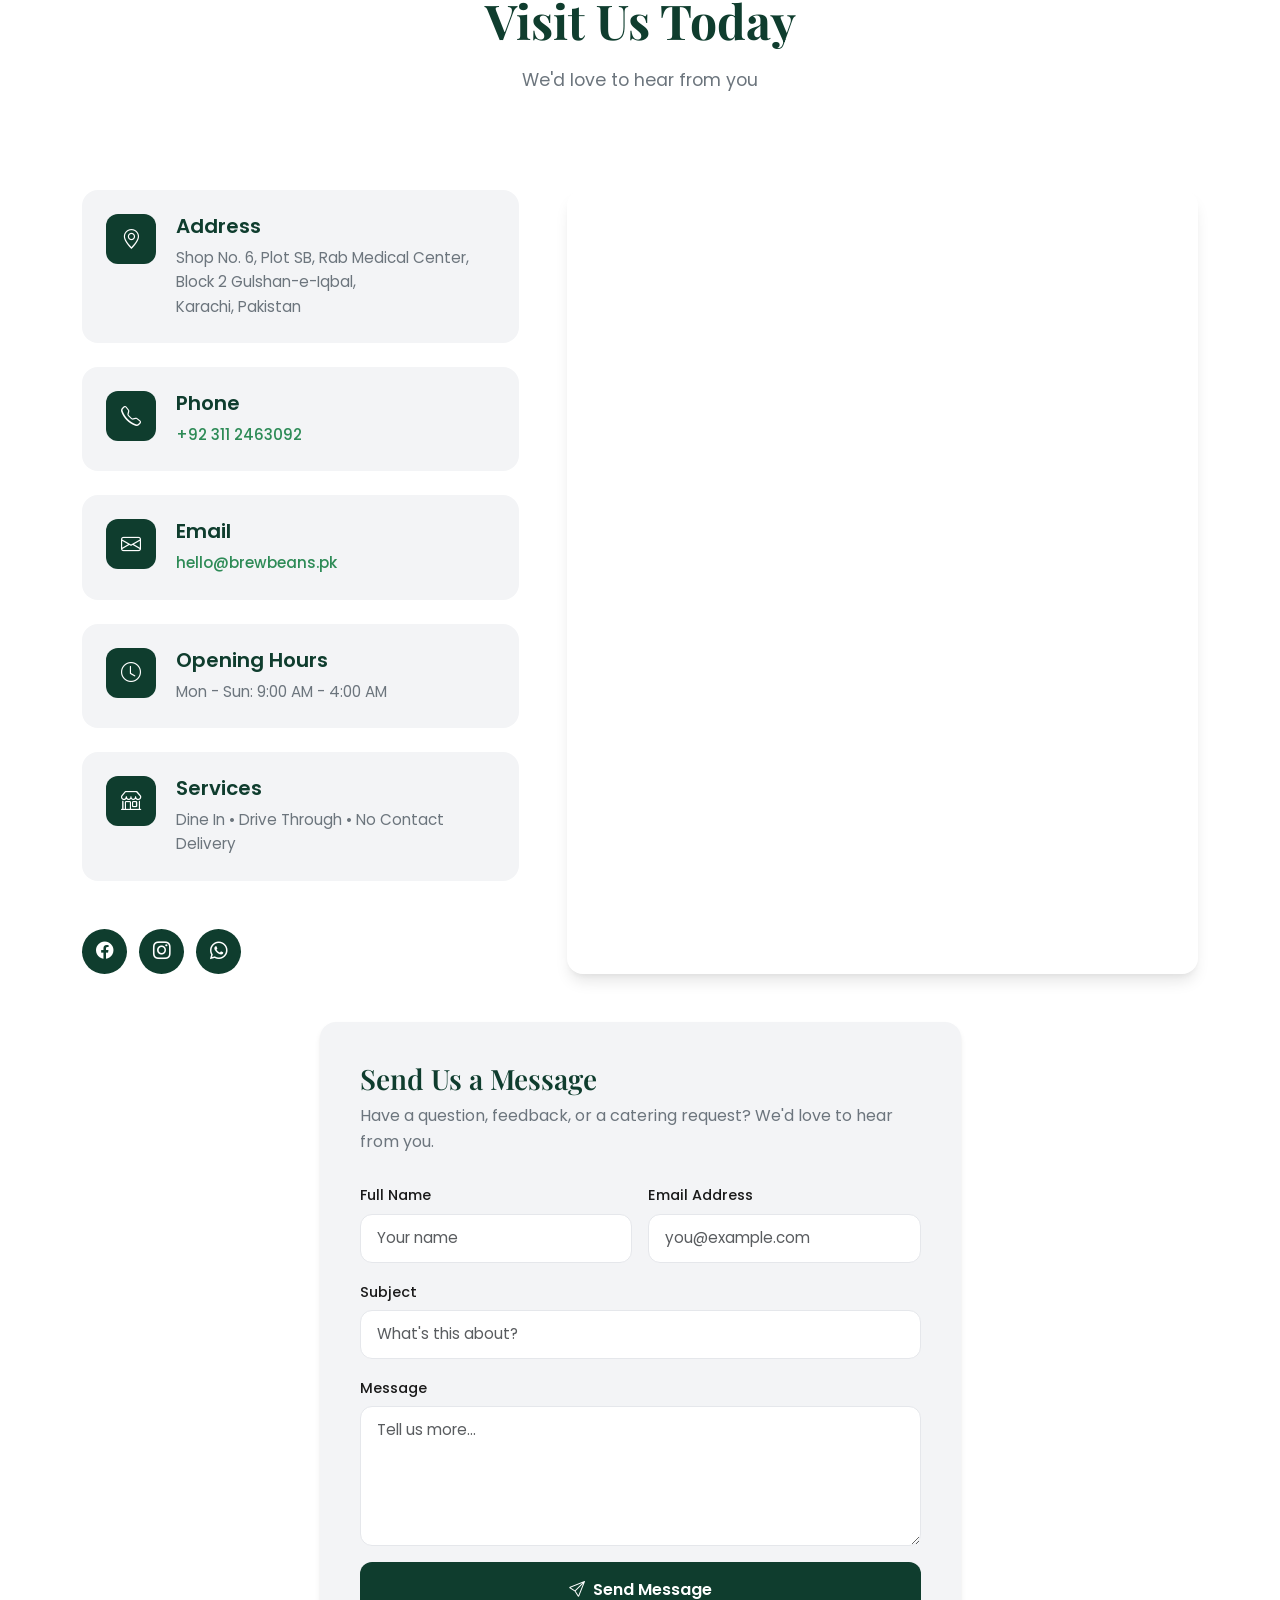
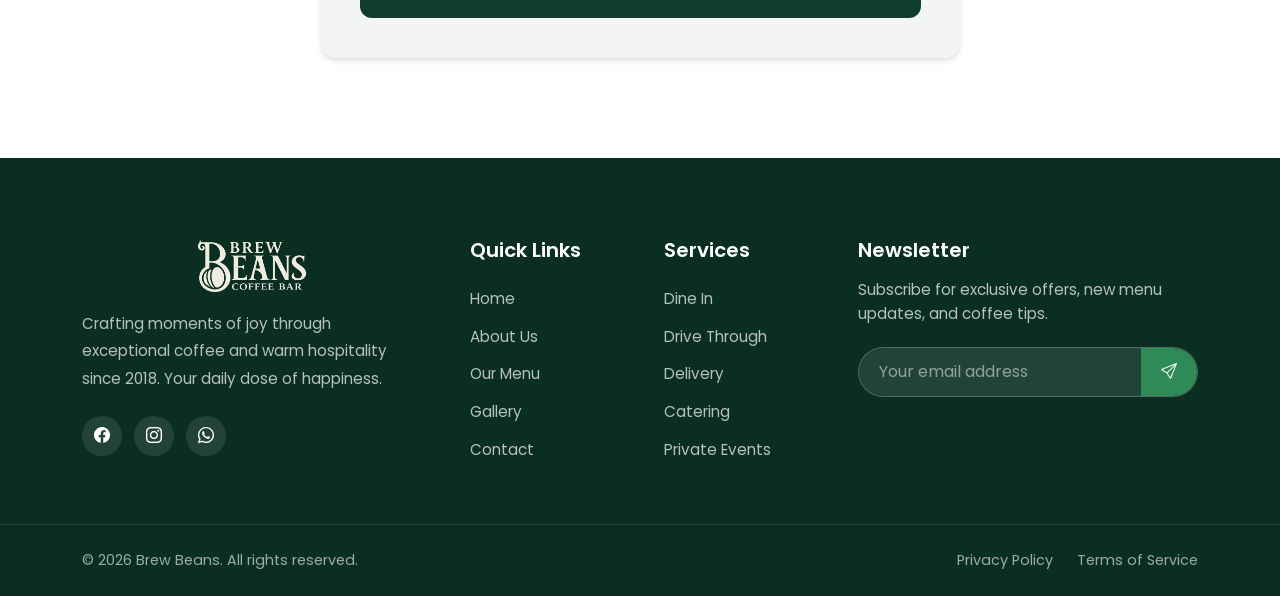
==== commit 40b69f81: "feat: variety badge types + sticky category filter bar - BADGE_MAP in main.js: Best Seller, Fan Favo" ====
--- a/index.html
+++ b/index.html
@@ -20,7 +20,7 @@
     <meta property="og:url" content="https://brewbeans.pk/">
     <meta property="og:title" content="Brew Beans | Premium Artisan Coffee Shop">
     <meta property="og:description" content="Experience handcrafted coffee, premium desserts, and unforgettable moments. Freshly brewed happiness in every cup.">
-    <meta property="og:image" content="https://brewbeans.pk/assets/og-image.jpg">
+    <meta property="og:image" content="https://brewbeans.pk/b1.png">
     <meta property="og:site_name" content="Brew Beans">
     <meta property="og:locale" content="en_PK">
 
@@ -29,7 +29,7 @@
     <meta property="twitter:url" content="https://brewbeans.pk/">
     <meta property="twitter:title" content="Brew Beans | Premium Artisan Coffee Shop">
     <meta property="twitter:description" content="Experience handcrafted coffee, premium desserts, and unforgettable moments. Freshly brewed happiness in every cup.">
-    <meta property="twitter:image" content="https://brewbeans.pk/assets/og-image.jpg">
+    <meta property="twitter:image" content="https://brewbeans.pk/b1.png">
 
     <!-- Favicon -->
     <link rel="icon" type="image/png" sizes="32x32" href="img/favicon-32.png">
@@ -68,7 +68,7 @@
         "@context": "https://schema.org",
         "@type": "CafeOrCoffeeShop",
         "name": "Brew Beans",
-        "image": "https://brewbeans.pk/assets/shop-exterior.jpg",
+        "image": "https://brewbeans.pk/b1.png",
         "@id": "https://brewbeans.pk",
         "url": "https://brewbeans.pk",
         "telephone": "+92-311-2463092",
@@ -425,7 +425,7 @@
             </div>
 
             <!-- Menu Filters -->
-            <div class="menu-filters" data-aos="fade-up" data-aos-delay="100">
+            <div class="menu-filters">
                 <button class="filter-btn active" data-filter="all">All Items</button>
                 <button class="filter-btn" data-filter="hot-coffee">Hot Coffee</button>
                 <button class="filter-btn" data-filter="cold-coffee">Cold Coffee</button>
@@ -1030,6 +1030,9 @@
 <!-- AOS Animation Library -->
 <script src="https://cdn.jsdelivr.net/npm/aos@2.3.4/dist/aos.js"></script>
 
+<!-- Motion (vanilla JS build) -->
+<script src="https://cdn.jsdelivr.net/npm/motion@12.42.2/dist/motion.js"></script>
+
 <!-- Supabase Client -->
 <script src="https://cdn.jsdelivr.net/npm/@supabase/supabase-js@2"></script>
 <script src="js/supabase-config.js"></script>
--- a/css/style.css
+++ b/css/style.css
@@ -1358,6 +1358,11 @@
     font-weight: 600;
 }
 
+/* Hidden until Motion's inView animates it in (see animateMenuItemsIn in main.js) */
+.motion-pop {
+    opacity: 0;
+}
+
 /* ============================================
    MENU SECTION
    ============================================ */
@@ -1398,7 +1403,13 @@
     flex-wrap: wrap;
     justify-content: center;
     gap: 0.75rem;
-    margin-bottom: 2.5rem;
+    margin-bottom: 2rem;
+    position: sticky;
+    top: 72px;
+    z-index: 200;
+    background: var(--light);
+    padding: 0.75rem 0.25rem;
+    box-shadow: 0 3px 12px rgba(15,61,46,0.07);
 }
 
 .filter-btn {
@@ -2505,12 +2516,21 @@
 
 @media (max-width: 767.98px) {
     .menu-filters {
+        flex-wrap: nowrap;
+        overflow-x: auto;
+        justify-content: flex-start;
         gap: 0.5rem;
-    }
+        padding-left: 0.25rem;
+        padding-right: 0.25rem;
+        -webkit-overflow-scrolling: touch;
+        scrollbar-width: none;
+    }
+    .menu-filters::-webkit-scrollbar { display: none; }
 
     .filter-btn {
         padding: 0.5rem 1rem;
         font-size: 0.8rem;
+        flex-shrink: 0;
     }
 
     .footer-bottom-links {
@@ -2661,7 +2681,7 @@
     display: flex;
     align-items: center;
     gap: 0.75rem;
-    animation: slideUp 0.4s ease, fadeOut 0.4s ease 2.6s forwards;
+    animation: slideUp 0.4s ease forwards, fadeOut 0.4s ease 2.6s forwards;
     font-weight: 500;
 }
 
@@ -2671,8 +2691,8 @@
 }
 
 @keyframes slideUp {
-    from { transform: translate(-50%, 100px); opacity: 0; }
-    to { transform: translate(-50%, 0); opacity: 1; }
+    from { transform: translateY(100px); opacity: 0; }
+    to { transform: translateY(0); opacity: 1; }
 }
 
 @keyframes fadeOut {
@@ -2969,6 +2989,7 @@
     border-radius: 16px;
     box-shadow: var(--shadow-lg);
     padding: 40px;
+    opacity: 0;
 }
 
 .tracking-steps {
@@ -3053,6 +3074,7 @@
     border-radius: 16px;
     box-shadow: var(--shadow-lg);
     padding: 40px;
+    opacity: 0;
 }
 
 .staff-order-card {
@@ -3230,20 +3252,55 @@
 }
 
 /* ============================================
-   POPULAR BADGE ON MENU CARDS
+   MENU CARD BADGES (top-right corner)
    ============================================ */
-.menu-item-popular {
+.menu-item-tag {
     position: absolute;
     top: 12px;
     right: 12px;
-    background: linear-gradient(135deg, #d97706, #f59e0b);
     color: #fff;
     padding: 0.3rem 0.65rem;
     border-radius: 20px;
     font-size: 0.72rem;
     font-weight: 700;
     letter-spacing: 0.02em;
+    white-space: nowrap;
+}
+
+/* Fan Favorite / Popular — gold */
+.badge-popular {
+    background: linear-gradient(135deg, #d97706, #f59e0b);
     box-shadow: 0 2px 8px rgba(217,119,6,0.4);
+}
+
+/* Best Seller — red-orange */
+.badge-bestseller {
+    background: linear-gradient(135deg, #dc2626, #ef4444);
+    box-shadow: 0 2px 8px rgba(220,38,38,0.4);
+}
+
+/* Trending — purple */
+.badge-trending {
+    background: linear-gradient(135deg, #7c3aed, #a855f7);
+    box-shadow: 0 2px 8px rgba(124,58,237,0.4);
+}
+
+/* Kids Favourite — teal */
+.badge-kids {
+    background: linear-gradient(135deg, #0891b2, #06b6d4);
+    box-shadow: 0 2px 8px rgba(8,145,178,0.4);
+}
+
+/* New Arrival — green */
+.badge-new {
+    background: linear-gradient(135deg, #16a34a, #22c55e);
+    box-shadow: 0 2px 8px rgba(22,163,74,0.4);
+}
+
+/* Hot Selling — deep orange */
+.badge-hot {
+    background: linear-gradient(135deg, #ea580c, #f97316);
+    box-shadow: 0 2px 8px rgba(234,88,12,0.4);
 }
 
 /* ============================================
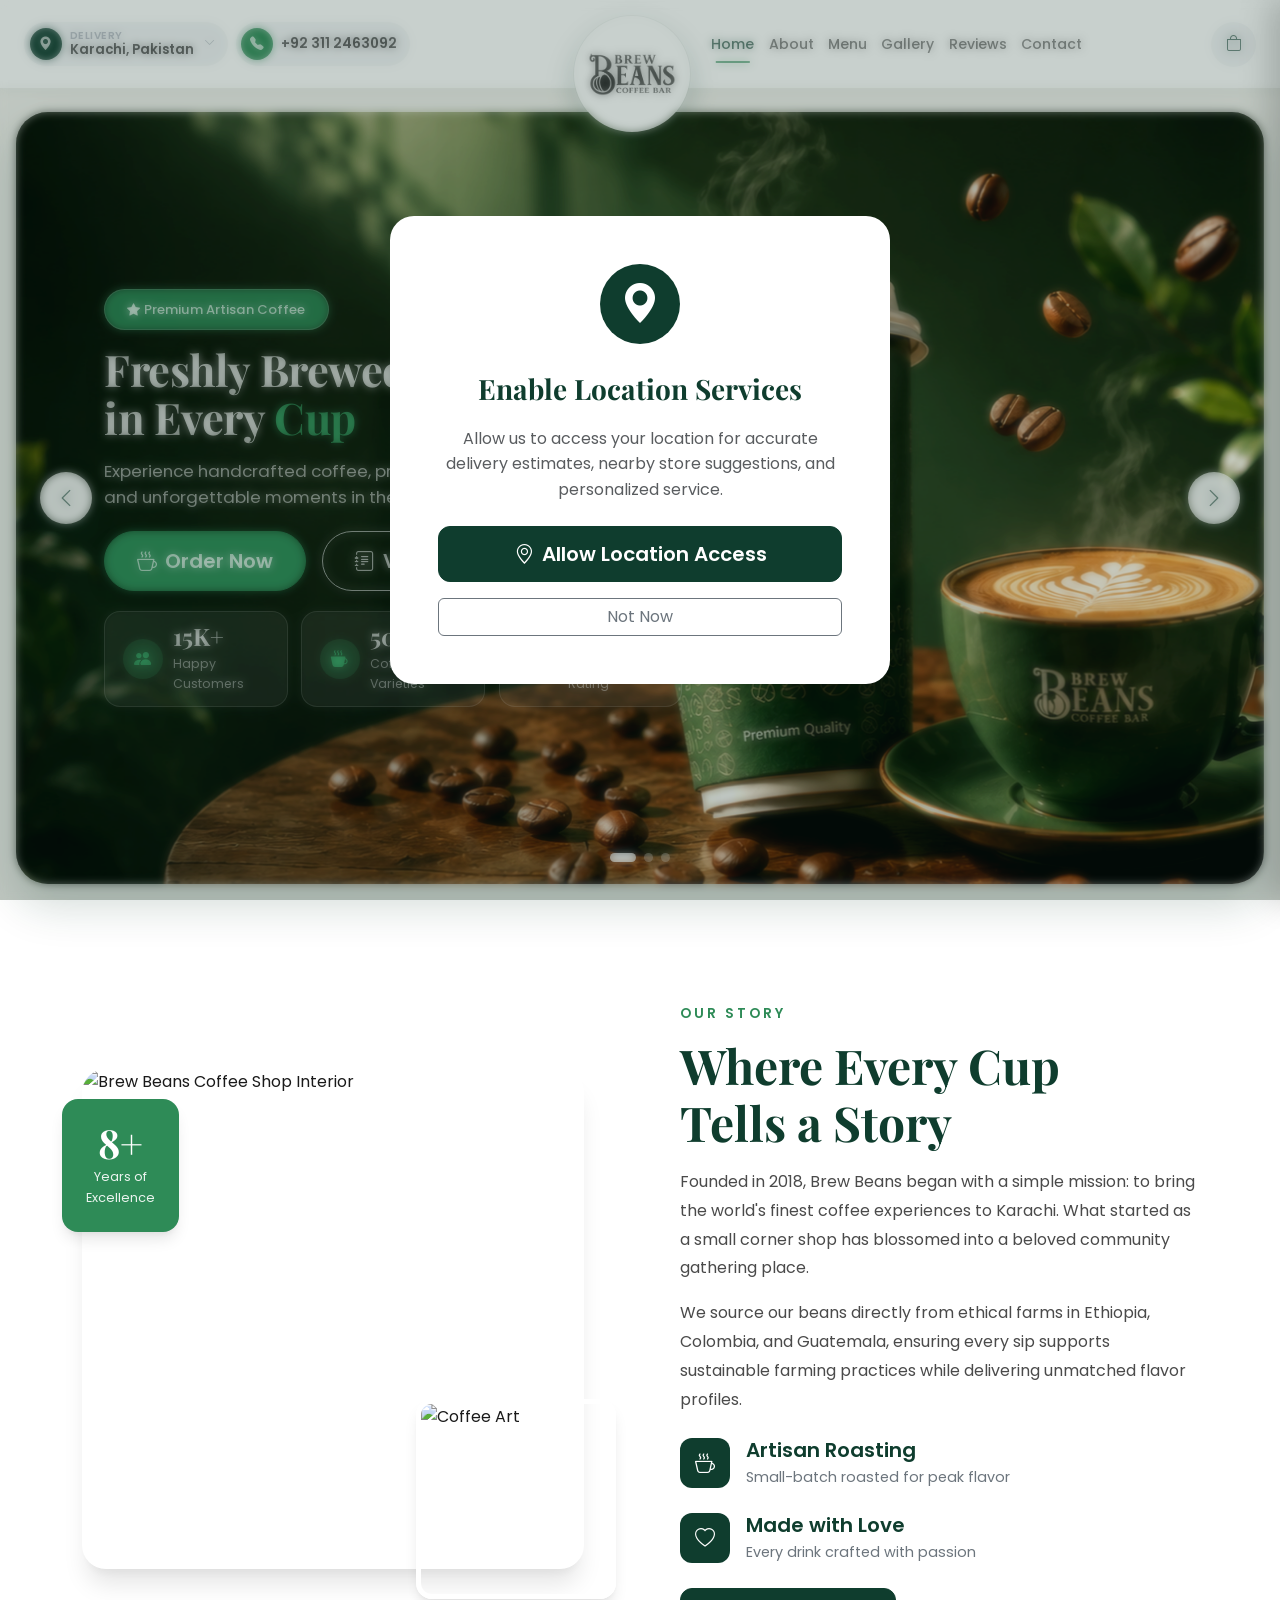
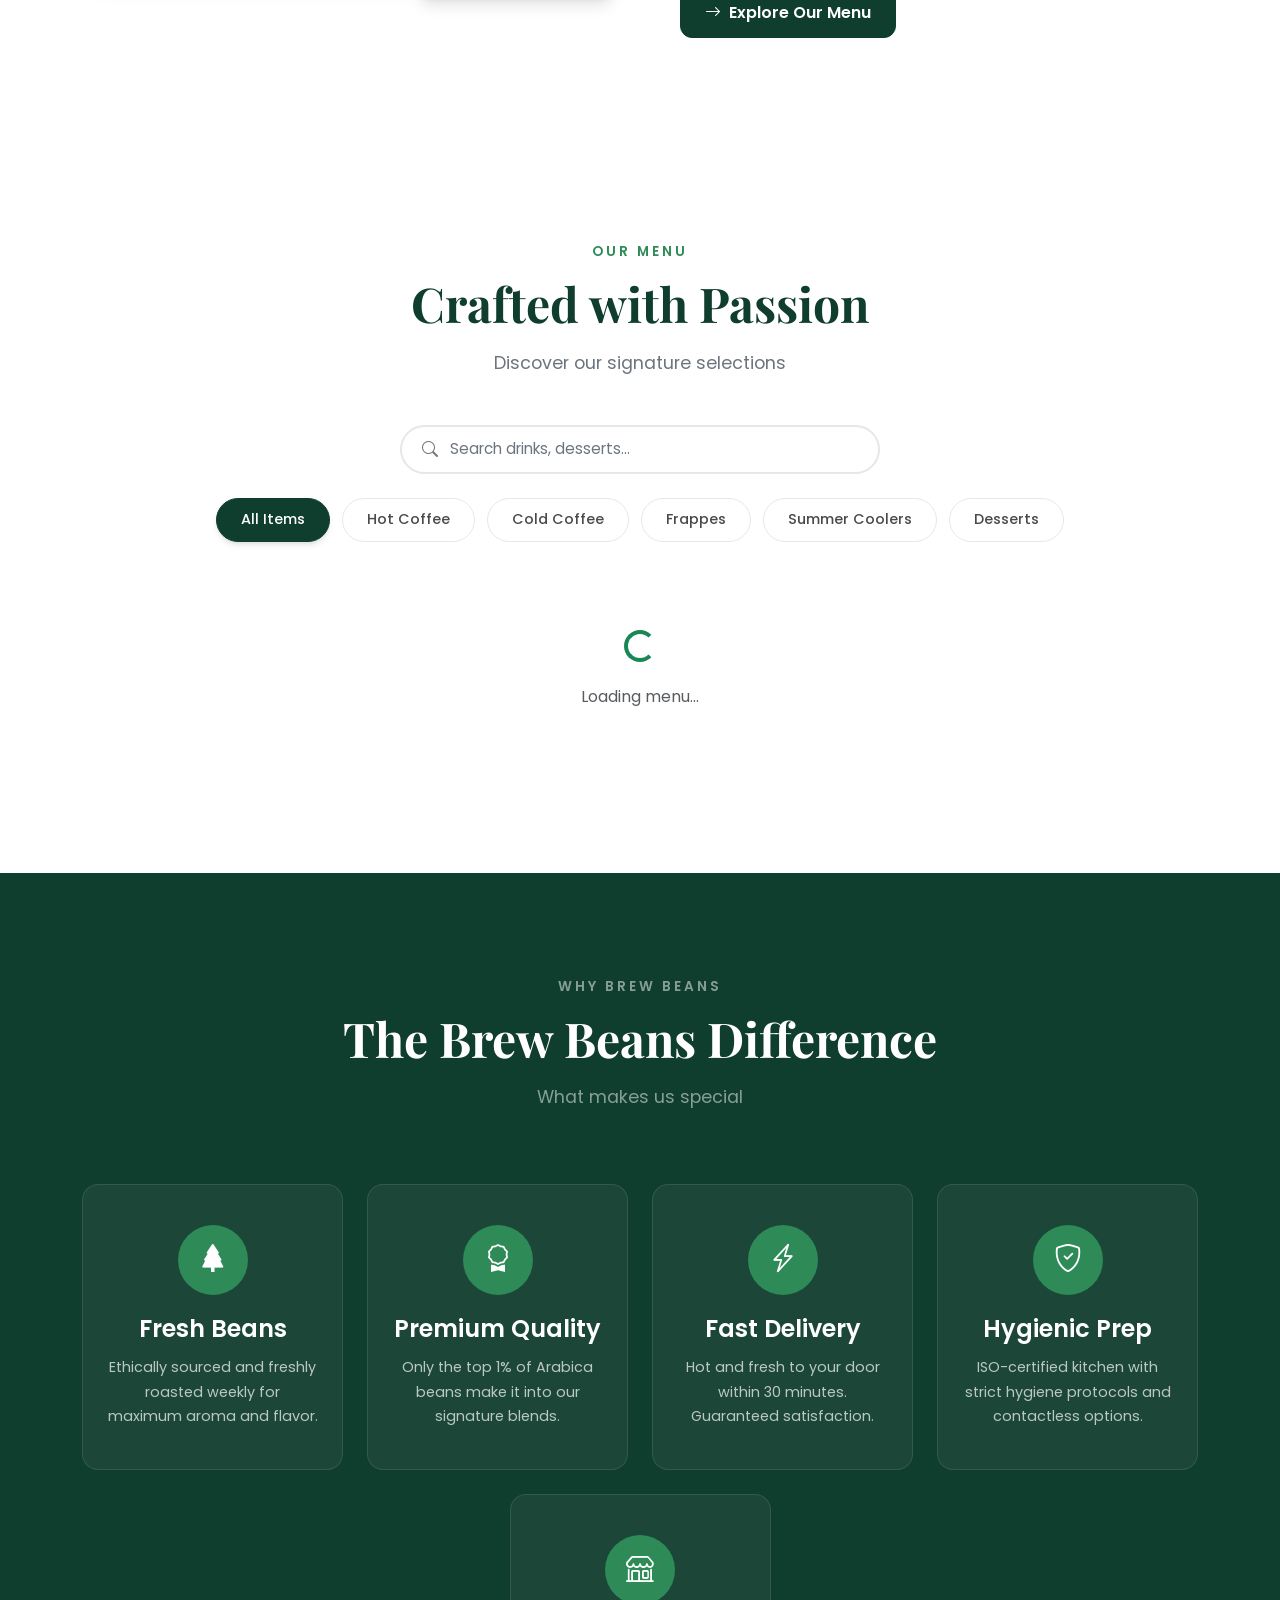
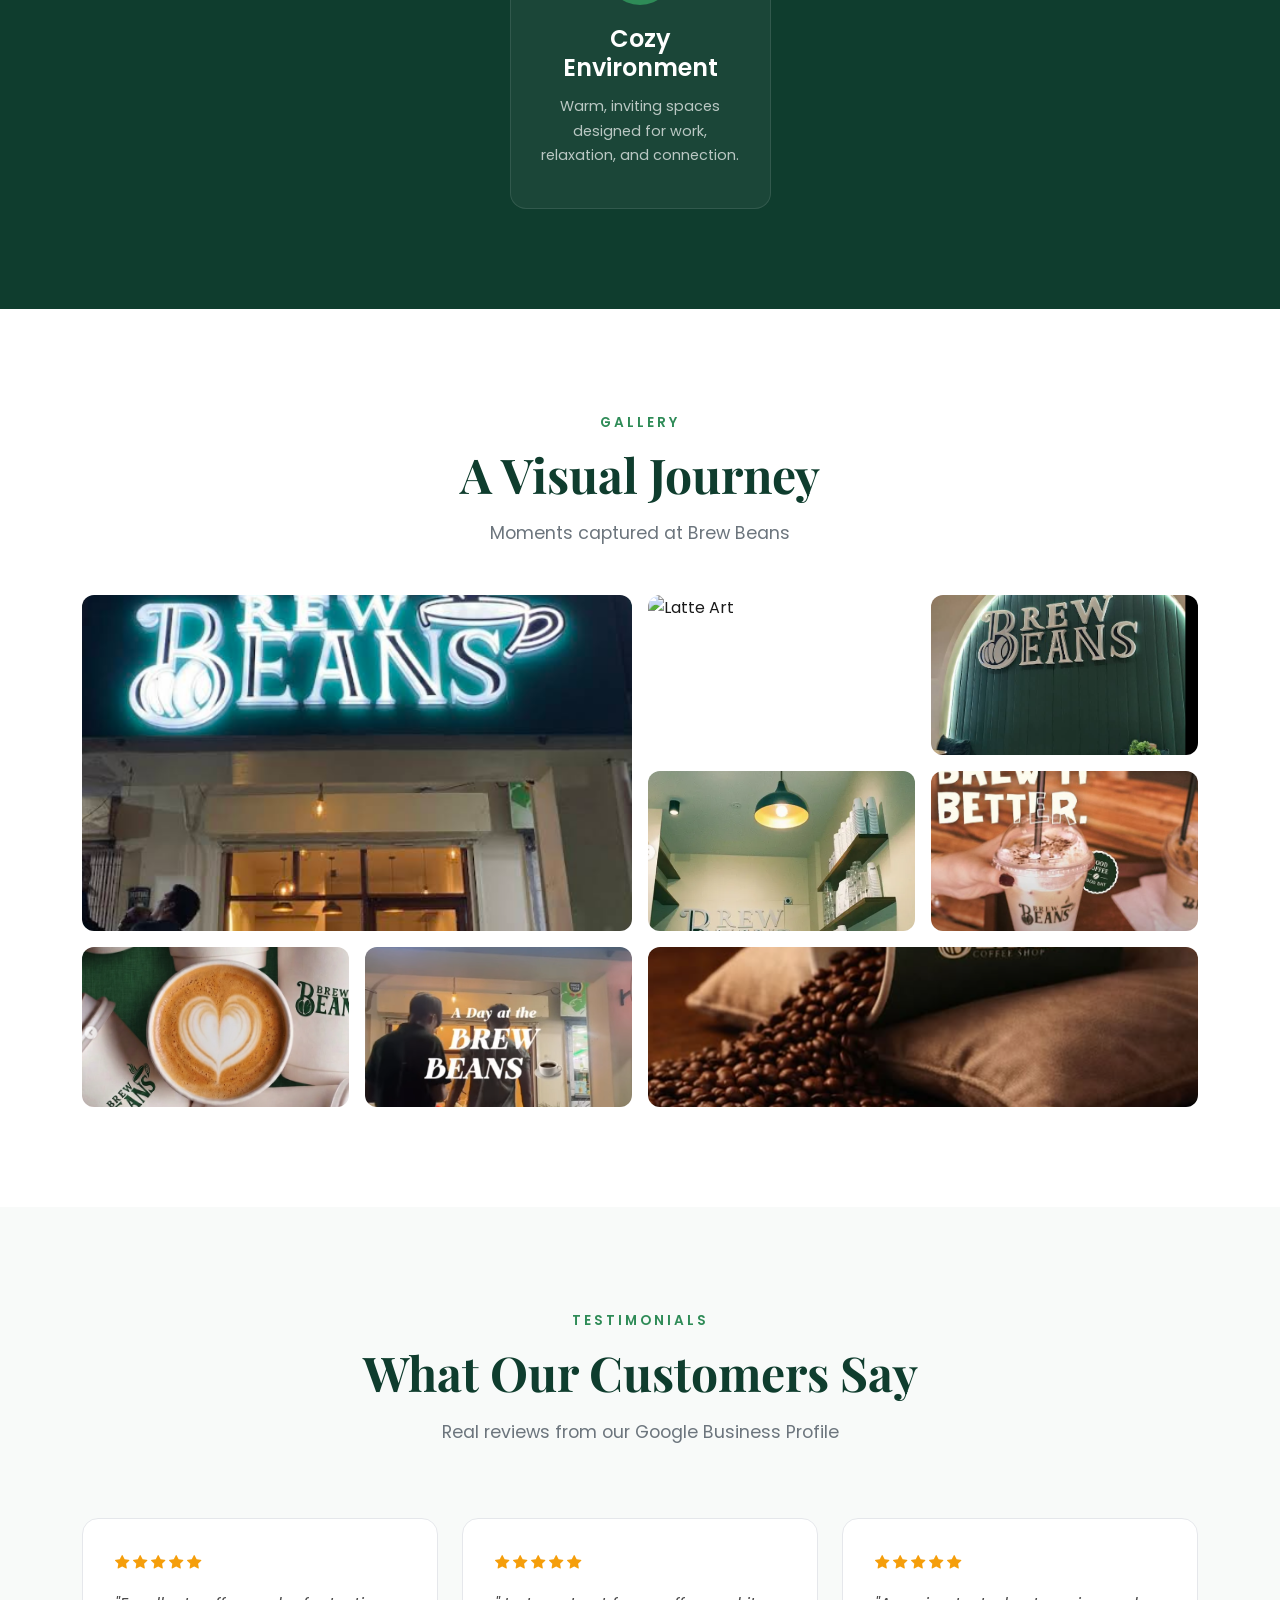
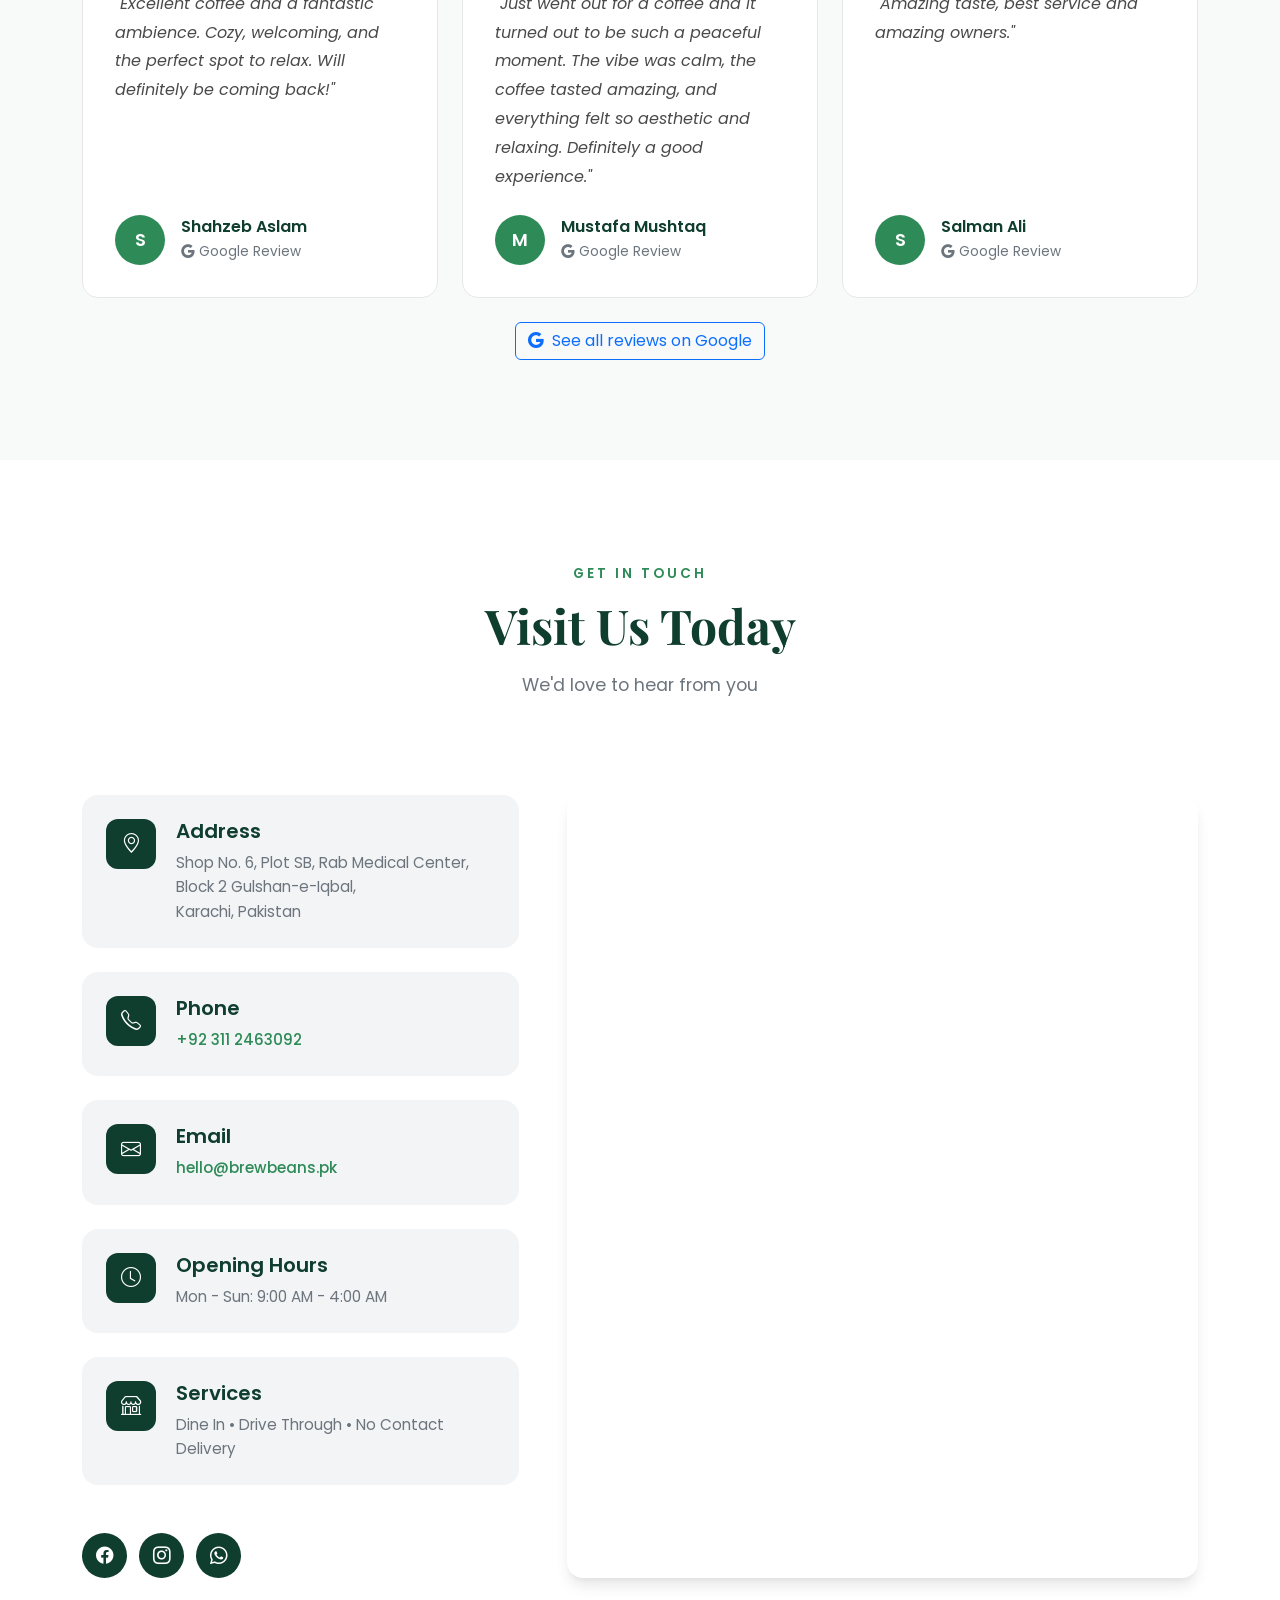
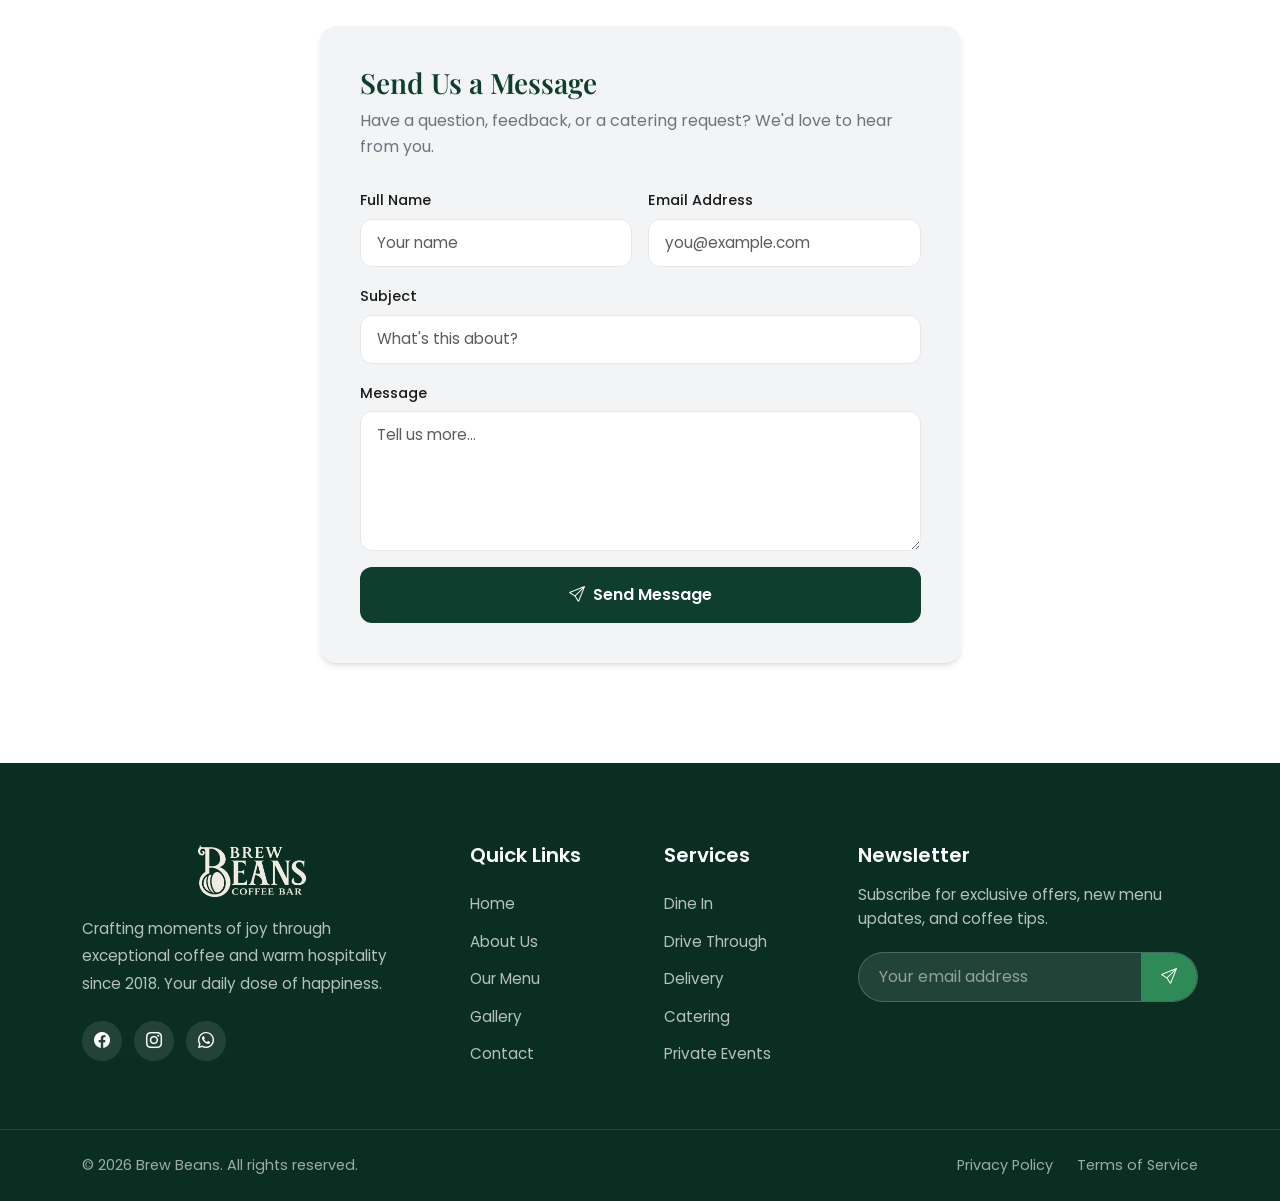
==== commit 874408ea: "feat: add homepage hero slider with Predict & Win contest slide Adds a rotating hero banner (brand i" ====
--- a/index.html
+++ b/index.html
@@ -153,7 +153,9 @@
             </div>
 
             <a class="navbar-brand" href="#home">
-                <img src="img/brewbeans-logo.png" alt="Brew Beans Coffee Bar" class="brand-logo" width="872" height="439">
+                <span class="brand-badge">
+                    <img src="img/brewbeans-logo.png" alt="Brew Beans Coffee Bar" class="brand-logo" width="872" height="439">
+                </span>
             </a>
 
             <div class="nav-side nav-side-right">
@@ -233,48 +235,105 @@
 
     <!-- Hero Section -->
     <section class="hero" id="home">
-        <div class="hero-frame">
-            <div class="hero-bg"></div>
-            <div class="hero-overlay"></div>
-            <div class="hero-content">
-                <div class="hero-inner" data-aos="fade-up" data-aos-duration="1200">
-                    <span class="hero-badge">
-                        <i class="bi bi-star-fill me-1"></i>Premium Artisan Coffee
-                    </span>
-                    <h1 class="hero-title">Freshly Brewed Happiness<br>in Every <span class="hero-title-accent">Cup</span></h1>
-                    <p class="hero-subtitle">Experience handcrafted coffee, premium desserts, and unforgettable moments in the heart of Karachi.</p>
-                    <div class="hero-buttons">
-                        <a href="#menu" class="btn btn-primary btn-lg me-3">
-                            <i class="bi bi-cup-hot me-2"></i>Order Now
-                        </a>
-                        <a href="#menu" class="btn btn-outline-light btn-lg">
-                            <i class="bi bi-journal-text me-2"></i>View Menu
-                        </a>
-                    </div>
-                    <div class="hero-stats">
-                        <div class="stat-item" data-aos="fade-up" data-aos-delay="200">
-                            <span class="stat-icon"><i class="bi bi-people-fill"></i></span>
-                            <span class="stat-text">
-                                <span class="stat-number">15K+</span>
-                                <span class="stat-label">Happy Customers</span>
-                            </span>
-                        </div>
-                        <div class="stat-item" data-aos="fade-up" data-aos-delay="300">
-                            <span class="stat-icon"><i class="bi bi-cup-hot-fill"></i></span>
-                            <span class="stat-text">
-                                <span class="stat-number">50+</span>
-                                <span class="stat-label">Coffee Varieties</span>
-                            </span>
-                        </div>
-                        <div class="stat-item" data-aos="fade-up" data-aos-delay="400">
-                            <span class="stat-icon"><i class="bi bi-star-fill"></i></span>
-                            <span class="stat-text">
-                                <span class="stat-number">4.9</span>
-                                <span class="stat-label">Average Rating</span>
-                            </span>
-                        </div>
-                    </div>
-                </div>
+        <div class="hero-frame" id="heroFrame">
+
+            <!-- Slide 1: Brand intro -->
+            <div class="hero-slide is-active" data-slide-index="0">
+                <div class="hero-bg" style="background-image:url('img/bg.png')"></div>
+                <div class="hero-overlay"></div>
+                <div class="hero-content">
+                    <div class="hero-inner" data-aos="fade-up" data-aos-duration="1200">
+                        <span class="hero-badge">
+                            <i class="bi bi-star-fill me-1"></i>Premium Artisan Coffee
+                        </span>
+                        <h1 class="hero-title">Freshly Brewed Happiness<br>in Every <span class="hero-title-accent">Cup</span></h1>
+                        <p class="hero-subtitle">Experience handcrafted coffee, premium desserts, and unforgettable moments in the heart of Karachi.</p>
+                        <div class="hero-buttons">
+                            <a href="#menu" class="btn btn-primary btn-lg me-3">
+                                <i class="bi bi-cup-hot me-2"></i>Order Now
+                            </a>
+                            <a href="#menu" class="btn btn-outline-light btn-lg">
+                                <i class="bi bi-journal-text me-2"></i>View Menu
+                            </a>
+                        </div>
+                        <div class="hero-stats">
+        
+        
+                            <div class="stat-item">
+                                <span class="stat-icon"><i class="bi bi-people-fill"></i></span>
+                                <span class="stat-text">
+                                    <span class="stat-number">15K+</span>
+                                    <span class="stat-label">Happy Customers</span>
+                                </span>
+                            </div>
+                            <div class="stat-item">
+                                <span class="stat-icon"><i class="bi bi-cup-hot-fill"></i></span>
+                                <span class="stat-text">
+                                    <span class="stat-number">50+</span>
+                                    <span class="stat-label">Coffee Varieties</span>
+                                </span>
+                            </div>
+                            <div class="stat-item">
+                                <span class="stat-icon"><i class="bi bi-star-fill"></i></span>
+                                <span class="stat-text">
+                                    <span class="stat-number">4.9</span>
+                                    <span class="stat-label">Average Rating</span>
+                                </span>
+                            </div>
+                        </div>
+                    </div>
+                </div>
+            </div>
+
+            <!-- Slide 2: Predict & Win contest — background is a
+                 fully-designed graphic with its own headline baked in,
+                 so no competing title/subtitle overlay here, just a
+                 CTA pinned clear of the artwork. -->
+            <div class="hero-slide hero-slide-banner" data-slide-index="1">
+                <div class="hero-bg" style="background-image:url('img/predict.png');background-position:center;"></div>
+                <div class="hero-overlay"></div>
+                <div class="hero-content">
+                    <div class="hero-inner">
+                        <div class="hero-buttons">
+                            <a href="#menu" class="btn btn-primary btn-lg">
+                                <i class="bi bi-trophy-fill me-2"></i>Predict Now
+                            </a>
+                        </div>
+                    </div>
+                </div>
+            </div>
+
+            <!-- Slide 3: Bestseller -->
+            <div class="hero-slide" data-slide-index="2">
+                <div class="hero-bg" style="background-image:url('img/caramel brew latte.png');background-position:center;"></div>
+                <div class="hero-overlay"></div>
+                <div class="hero-content">
+                    <div class="hero-inner">
+                        <span class="hero-badge">
+                            <i class="bi bi-fire me-1"></i>Customer Favorite
+                        </span>
+                        <h1 class="hero-title">Meet Our<br><span class="hero-title-accent">Caramel Brew Latte</span></h1>
+                        <p class="hero-subtitle">Rich espresso, silky caramel, and a hint of sea salt — the drink everyone's ordering.</p>
+                        <div class="hero-buttons">
+                            <a href="#menu" class="btn btn-primary btn-lg">
+                                <i class="bi bi-cup-hot me-2"></i>Order Now
+                            </a>
+                        </div>
+                    </div>
+                </div>
+            </div>
+
+            <button type="button" class="hero-arrow hero-arrow-prev" id="heroPrev" aria-label="Previous slide">
+                <i class="bi bi-chevron-left"></i>
+            </button>
+            <button type="button" class="hero-arrow hero-arrow-next" id="heroNext" aria-label="Next slide">
+                <i class="bi bi-chevron-right"></i>
+            </button>
+
+            <div class="hero-dots" id="heroDots">
+                <button type="button" class="hero-dot is-active" data-slide-index="0" aria-label="Go to slide 1"></button>
+                <button type="button" class="hero-dot" data-slide-index="1" aria-label="Go to slide 2"></button>
+                <button type="button" class="hero-dot" data-slide-index="2" aria-label="Go to slide 3"></button>
             </div>
         </div>
     </section>
@@ -334,7 +393,7 @@
         </div>
     </section>
 
-    <!-- Categories Section -->
+    <!-- Categories Section
     <section class="categories section-padding bg-light" id="categories">
         <div class="container">
             <div class="section-header text-center" data-aos="fade-up">
@@ -395,7 +454,7 @@
                 </div>
             </div>
         </div>
-    </section>
+    </section> -->
 
     <!-- Fan Favorites Section -->
     <section id="fanFavorites" class="section-padding" style="display:none; background:linear-gradient(135deg, #f9f5f0 0%, #fff8f0 100%);">
@@ -425,7 +484,7 @@
             </div>
 
             <!-- Menu Filters -->
-            <div class="menu-filters">
+            <div class="menu-filters" data-aos="fade-up" data-aos-delay="100">
                 <button class="filter-btn active" data-filter="all">All Items</button>
                 <button class="filter-btn" data-filter="hot-coffee">Hot Coffee</button>
                 <button class="filter-btn" data-filter="cold-coffee">Cold Coffee</button>
@@ -989,21 +1048,78 @@
         </div>
     </div>
 
-    <!-- Addon Selection Modal -->
+    <!-- Product Customization Modal -->
     <div class="modal fade" id="addonModal" tabindex="-1" aria-hidden="true">
-        <div class="modal-dialog modal-dialog-centered modal-dialog-scrollable">
+        <div class="modal-dialog modal-dialog-centered addon-modal-dialog">
             <div class="modal-content addon-modal">
-                <div class="modal-header">
-                    <h5 class="modal-title" id="addonModalItemName">Customize Your Order</h5>
-                    <button type="button" class="btn-close" data-bs-dismiss="modal" aria-label="Close"></button>
-                </div>
-                <div class="modal-body py-3" id="addonGroupsContainer">
-                    <!-- Addon groups loaded dynamically -->
-                </div>
-                <div class="modal-footer d-flex align-items-center justify-content-between">
-                    <div class="addon-price-total">Rs. <span id="addonTotalPrice">0</span></div>
-                    <button type="button" class="btn btn-success px-4" id="addonAddToCartBtn">
-                        <i class="bi bi-cart-plus me-2"></i>Add to Cart
+                <button type="button" class="addon-modal-close" data-bs-dismiss="modal" aria-label="Close">
+                    <i class="bi bi-x-lg"></i>
+                </button>
+
+                <div class="addon-modal-body">
+                    <!-- Left: rotating/floating product media -->
+                    <div class="addon-media" id="addonMedia">
+                        <div class="addon-media-glow"></div>
+
+                        <!-- Decorative, category-toggled: steam for hot drinks -->
+                        <div class="addon-steam" aria-hidden="true">
+                            <span class="addon-steam-wisp addon-steam-wisp-1"></span>
+                            <span class="addon-steam-wisp addon-steam-wisp-2"></span>
+                            <span class="addon-steam-wisp addon-steam-wisp-3"></span>
+                        </div>
+                        <!-- Decorative, category-toggled: ice + condensation for cold drinks -->
+                        <div class="addon-chill" aria-hidden="true">
+                            <span class="addon-ice-cube addon-ice-cube-1"></span>
+                            <span class="addon-ice-cube addon-ice-cube-2"></span>
+                            <span class="addon-droplet addon-droplet-1"></span>
+                            <span class="addon-droplet addon-droplet-2"></span>
+                            <span class="addon-droplet addon-droplet-3"></span>
+                        </div>
+
+                        <div class="addon-media-stage">
+                            <img src="" alt="" id="addonModalImage" class="addon-media-img">
+                        </div>
+                        <div class="addon-media-caption">
+                            <span class="addon-media-badge"><i class="bi bi-stars"></i> Customize</span>
+                            <h3 class="addon-media-name" id="addonModalItemName">Item Name</h3>
+                            <p class="addon-media-desc" id="addonModalItemDesc"></p>
+                            <div class="addon-media-baseprice">Base Price <strong id="addonModalBasePrice">Rs. 0</strong></div>
+                        </div>
+                    </div>
+
+                    <!-- Right: customization options -->
+                    <div class="addon-panel">
+                        <div class="addon-panel-scroll">
+                            <div id="addonGroupsContainer">
+                                <!-- Addon groups loaded dynamically -->
+                            </div>
+                            <div class="addon-price-breakdown" id="addonPriceBreakdown"></div>
+
+                            <div class="addon-notes-group">
+                                <div class="addon-group-title">Special Instructions <span class="addon-optional-badge">Optional</span></div>
+                                <textarea class="addon-notes-input" id="addonSpecialInstructions" maxlength="100" placeholder="Add any special instructions..."></textarea>
+                                <div class="addon-notes-count"><span id="addonNotesCount">0</span>/100</div>
+                            </div>
+                        </div>
+                    </div>
+                </div>
+
+                <!-- Sticky action bar -->
+                <div class="addon-modal-footer">
+                    <div class="addon-qty" role="group" aria-label="Quantity">
+                        <button type="button" class="addon-qty-btn" id="addonQtyMinus" aria-label="Decrease quantity"><i class="bi bi-dash"></i></button>
+                        <span class="addon-qty-value" id="addonQtyValue">1</span>
+                        <button type="button" class="addon-qty-btn" id="addonQtyPlus" aria-label="Increase quantity"><i class="bi bi-plus"></i></button>
+                    </div>
+                    <button type="button" class="btn-addon-submit" id="addonAddToCartBtn">
+                        <i class="bi bi-bag-check"></i> Add to Cart
+                    </button>
+                    <button type="button" class="addon-price-pill" id="addonPricePillToggle" aria-label="Toggle price breakdown">
+                        <span class="addon-price-pill-text">
+                            <span class="addon-price-pill-label">Total Price</span>
+                            <span class="addon-price-pill-value">Rs. <span id="addonTotalPrice">0</span></span>
+                        </span>
+                        <i class="bi bi-chevron-down addon-price-pill-chevron"></i>
                     </button>
                 </div>
             </div>
--- a/css/style.css
+++ b/css/style.css
@@ -382,33 +382,65 @@
     color: var(--primary) !important;
 }
 
+/* Fixed, compact footprint (matches the ~56px the info chips already
+   take) so this grid cell never inflates the header bar's own height
+   — the badge below is free to be visually bigger because it hangs
+   off this box via absolute positioning instead of sizing it. */
 #mainNav .navbar-brand {
     grid-column: 2;
+    position: relative;
+    z-index: 3;
+    width: 112px;
+    height: 56px;
+}
+
+/* Circular white "seal" badge the logo sits inside of. Pinned to the
+   top of the (fixed-height) brand cell and sized taller than it, so
+   it hangs down past the header's own bottom edge — big enough that
+   its bottom edge actually reaches the hero card below, touching it
+   the way the reference logo touches its hero image — without the
+   header bar itself growing. */
+.brand-badge {
+    position: absolute;
+    top: 0;
+    left: 50%;
+    transform: translateX(-50%);
+    display: flex;
+    align-items: center;
+    justify-content: center;
+    width: 116px;
+    height: 116px;
+    border-radius: 50%;
+    background: var(--accent);
+    box-shadow: 0 12px 28px rgba(15, 61, 46, 0.22), 0 0 0 1px rgba(15, 61, 46, 0.06);
+    padding: 14px;
+    transition: width 0.4s cubic-bezier(0.4, 0, 0.2, 1), height 0.4s cubic-bezier(0.4, 0, 0.2, 1);
+}
+
+#mainNav.scrolled .brand-badge {
+    width: 78px;
+    height: 78px;
+    padding: 10px;
 }
 
 .brand-logo {
-    height: 58px;
-    width: auto;
-    /* Never let the logo be cropped/hidden — the box only ever grows
-       to fit it (grid-template-columns: ... auto ... above), so
-       object-fit isn't needed here; this just guards against any
-       ancestor accidentally constraining it. */
+    height: 100%;
+    width: 100%;
+    object-fit: contain;
+    /* Never let the logo be cropped/hidden — the badge only ever grows
+       to fit it, so object-fit isn't strictly needed here; this just
+       guards against any ancestor accidentally constraining it. */
     max-width: none;
-    transition: height 0.4s cubic-bezier(0.4, 0, 0.2, 1);
 }
 
 /* The logo artwork itself is off-white/cream on a transparent
    background — correct on the brand's dark green (footer, hero image)
-   but nearly invisible directly on this white bar. brightness(0)
-   recolors only the rendered pixels to solid dark, keeping the same
-   transparent background and exact silhouette — no chip, no redraw. */
+   but nearly invisible directly on this badge's cream fill.
+   brightness(0) recolors only the rendered pixels to solid dark,
+   keeping the same transparent background and exact silhouette. */
 #mainNav .brand-logo {
     filter: brightness(0);
     opacity: 0.88;
-}
-
-#mainNav.scrolled .brand-logo {
-    height: 46px;
 }
 
 .brand-text {
@@ -869,6 +901,26 @@
     align-items: center;
 }
 
+/* Each slide fills the frame exactly and crossfades via opacity — the
+   inactive slides stay in the DOM (no layout thrash on switch) but
+   are hidden from interaction/AT until active. */
+.hero-slide {
+    position: absolute;
+    inset: 0;
+    display: flex;
+    align-items: center;
+    opacity: 0;
+    visibility: hidden;
+    pointer-events: none;
+    transition: opacity 0.8s ease;
+}
+
+.hero-slide.is-active {
+    opacity: 1;
+    visibility: visible;
+    pointer-events: auto;
+}
+
 .hero-bg {
     position: absolute;
     top: -10%;
@@ -896,8 +948,22 @@
 .hero-content {
     position: relative;
     z-index: 2;
-    padding: 32px 3rem;
+    /* Extra left inset clears the carousel arrow (24px + 52px wide)
+       so it never sits on top of the slide copy. */
+    padding: 32px 3rem 32px 5.5rem;
     width: 100%;
+}
+
+/* For slides whose background is itself a fully-designed graphic
+   (its own headline baked into the image) — pins the one HTML
+   element (a CTA button) to the bottom, clear of the image's own
+   text instead of centering and colliding with it. */
+.hero-slide.hero-slide-banner {
+    align-items: flex-end;
+}
+
+.hero-slide-banner .hero-content {
+    padding-bottom: 56px;
 }
 
 /* Percentage-capped, not just a fixed px value — .hero-frame's own
@@ -1054,6 +1120,68 @@
     font-size: 0.78rem;
     color: rgba(255, 255, 255, 0.7);
     margin-top: 0.35rem;
+}
+
+/* Carousel prev/next arrows + slide dots */
+.hero-arrow {
+    position: absolute;
+    top: 50%;
+    transform: translateY(-50%);
+    width: 52px;
+    height: 52px;
+    border-radius: 50%;
+    background: rgba(255, 255, 255, 0.92);
+    color: var(--primary);
+    border: none;
+    display: flex;
+    align-items: center;
+    justify-content: center;
+    font-size: 1.25rem;
+    box-shadow: 0 8px 24px rgba(15, 61, 46, 0.22);
+    cursor: pointer;
+    z-index: 5;
+    transition: background 0.3s cubic-bezier(0.4, 0, 0.2, 1), transform 0.3s cubic-bezier(0.4, 0, 0.2, 1);
+}
+
+.hero-arrow:hover {
+    background: var(--accent);
+    transform: translateY(-50%) scale(1.08);
+}
+
+.hero-arrow-prev {
+    left: 24px;
+}
+
+.hero-arrow-next {
+    right: 24px;
+}
+
+.hero-dots {
+    position: absolute;
+    left: 50%;
+    bottom: 22px;
+    transform: translateX(-50%);
+    display: flex;
+    align-items: center;
+    gap: 8px;
+    z-index: 5;
+}
+
+.hero-dot {
+    width: 9px;
+    height: 9px;
+    border-radius: 50%;
+    background: rgba(255, 255, 255, 0.45);
+    border: none;
+    padding: 0;
+    cursor: pointer;
+    transition: background 0.3s cubic-bezier(0.4, 0, 0.2, 1), width 0.3s cubic-bezier(0.4, 0, 0.2, 1);
+}
+
+.hero-dot.is-active {
+    background: var(--accent);
+    width: 26px;
+    border-radius: 5px;
 }
 
 .scroll-indicator {
@@ -1403,13 +1531,7 @@
     flex-wrap: wrap;
     justify-content: center;
     gap: 0.75rem;
-    margin-bottom: 2rem;
-    position: sticky;
-    top: 72px;
-    z-index: 200;
-    background: var(--light);
-    padding: 0.75rem 0.25rem;
-    box-shadow: 0 3px 12px rgba(15,61,46,0.07);
+    margin-bottom: 2.5rem;
 }
 
 .filter-btn {
@@ -2512,25 +2634,24 @@
     .stat-number {
         font-size: 1.3rem;
     }
+
+    /* The stacked mobile hero (text above, photo below) has no clear
+       band left to overlay the arrows/dots on without covering the
+       copy or the stats row — swipe (see main.js) replaces both here. */
+    .hero-arrow,
+    .hero-dots {
+        display: none;
+    }
 }
 
 @media (max-width: 767.98px) {
     .menu-filters {
-        flex-wrap: nowrap;
-        overflow-x: auto;
-        justify-content: flex-start;
         gap: 0.5rem;
-        padding-left: 0.25rem;
-        padding-right: 0.25rem;
-        -webkit-overflow-scrolling: touch;
-        scrollbar-width: none;
-    }
-    .menu-filters::-webkit-scrollbar { display: none; }
+    }
 
     .filter-btn {
         padding: 0.5rem 1rem;
         font-size: 0.8rem;
-        flex-shrink: 0;
     }
 
     .footer-bottom-links {
@@ -2772,6 +2893,16 @@
         justify-self: center;
     }
 
+    /* The two-row mobile nav grid already reserves real space below
+       the logo for the delivery/phone chips row — a smaller badge
+       here leaves it comfortably clear of that row without needing
+       any extra vertical offset. */
+    .brand-badge {
+        width: 60px;
+        height: 60px;
+        padding: 8px;
+    }
+
     .nav-side-right {
         grid-area: cart;
         display: contents;
@@ -3129,109 +3260,872 @@
 }
 
 /* ============================================
-   ADDON SELECTION MODAL
+   PRODUCT CUSTOMIZATION MODAL
    ============================================ */
-.addon-modal .modal-header {
-    background: var(--primary);
-    color: white;
-    border-radius: 16px 16px 0 0;
-}
-
-.addon-modal .modal-title {
-    font-family: 'Playfair Display', serif;
-    font-size: 1.1rem;
-}
-
-.addon-modal .btn-close {
-    filter: invert(1);
-}
-
-.addon-modal .modal-content {
-    border-radius: 16px;
+#addonModal .modal-dialog.addon-modal-dialog {
+    max-width: 980px;
+    width: calc(100% - 2rem);
+}
+
+/* Bootstrap's default modal transition is a vertical slide — this
+   swaps it for a scale+fade specific to this modal (scoped via ID so
+   checkout/success/location keep their existing behaviour). */
+#addonModal.modal .addon-modal-dialog {
+    transition: transform 0.4s cubic-bezier(0.34, 1.56, 0.64, 1), opacity 0.35s ease;
+    transform: scale(0.92) translateY(24px);
+    opacity: 0;
+}
+
+#addonModal.modal.show .addon-modal-dialog {
+    transform: scale(1) translateY(0);
+    opacity: 1;
+}
+
+.modal-backdrop.show {
+    backdrop-filter: blur(4px);
+    background-color: rgba(10, 46, 34, 0.45);
+}
+
+.addon-modal {
     border: none;
+    border-radius: var(--radius-xl);
+    overflow: hidden;
+    background: var(--accent);
+    box-shadow: var(--shadow-xl);
+    position: relative;
+    max-height: 88vh;
+    display: flex;
+    flex-direction: column;
+    /* Scoped accent for this modal only — a touch deeper/brighter than
+       the site-wide --primary, per the requested #0f5d43 premium
+       green. Site theme (:root) is untouched. Defined on the outer
+       modal (not .addon-modal-body) since .addon-modal-footer is a
+       sibling of .addon-modal-body, not a descendant of it — custom
+       properties only inherit down, so this has to sit above both. */
+    --addon-accent: #0f5d43;
+    --addon-accent-light: #14805a;
+}
+
+.addon-modal-close {
+    position: absolute;
+    top: 16px;
+    right: 16px;
+    z-index: 6;
+    width: 40px;
+    height: 40px;
+    border-radius: 50%;
+    border: none;
+    background: rgba(255, 255, 255, 0.85);
+    backdrop-filter: blur(8px);
+    color: var(--primary);
+    display: flex;
+    align-items: center;
+    justify-content: center;
+    font-size: 1rem;
+    box-shadow: var(--shadow-lg);
+    cursor: pointer;
+    transition: transform 0.25s cubic-bezier(0.4, 0, 0.2, 1), background 0.25s ease;
+}
+
+.addon-modal-close:hover {
+    background: var(--accent);
+    transform: rotate(90deg) scale(1.05);
+}
+
+.addon-modal-body {
+    display: grid;
+    grid-template-columns: minmax(0, 0.85fr) minmax(0, 1fr);
+    min-height: 0;
+    flex: 1 1 auto;
+    overflow: hidden;
+}
+
+/* ---- Left: rotating / floating product media ---- */
+.addon-media {
+    position: relative;
+    background: linear-gradient(155deg, var(--primary-dark) 0%, var(--addon-accent) 55%, var(--primary-light) 100%);
+    display: flex;
+    align-items: center;
+    justify-content: center;
+    overflow: hidden;
+    perspective: 1400px;
+    min-height: 280px;
+}
+
+.addon-media-glow {
+    position: absolute;
+    width: 70%;
+    padding-bottom: 70%;
+    border-radius: 50%;
+    background: radial-gradient(circle, rgba(201, 162, 75, 0.35) 0%, rgba(46, 139, 87, 0.18) 45%, transparent 72%);
+    filter: blur(6px);
+    animation: addonGlowPulse 5s ease-in-out infinite;
+}
+
+@keyframes addonGlowPulse {
+    0%, 100% { transform: scale(1); opacity: 0.85; }
+    50% { transform: scale(1.12); opacity: 1; }
+}
+
+/* The slow auto float+turn lives on the outer stage; the inner image
+   gets its own transition-based transform (set from JS on mousemove)
+   for the reactive parallax tilt — two separate elements so the two
+   motions compose instead of one clobbering the other. */
+.addon-media-stage {
+    position: relative;
+    z-index: 2;
+    transform-style: preserve-3d;
+    width: 62%;
+    max-width: 260px;
+    animation: addonMediaMotion 8s ease-in-out infinite;
+    will-change: transform;
+}
+
+.addon-media-img {
+    display: block;
+    width: 100%;
+    height: auto;
+    aspect-ratio: 1 / 1;
+    object-fit: cover;
+    border-radius: var(--radius-xl);
+    box-shadow: 0 35px 55px -15px rgba(0, 0, 0, 0.55), 0 10px 25px rgba(0, 0, 0, 0.3);
+    background: rgba(255, 255, 255, 0.08);
+    transform-style: preserve-3d;
+    transition: transform 0.25s cubic-bezier(0.4, 0, 0.2, 1), filter 0.25s ease;
+    /* Glossy highlight sweeping across the cup — reads as a studio
+       reflection rather than a flat product photo. */
+    position: relative;
+}
+
+.addon-media-stage::after {
+    content: '';
+    position: absolute;
+    inset: 0;
+    border-radius: var(--radius-xl);
+    background: linear-gradient(115deg, rgba(255, 255, 255, 0.35) 0%, rgba(255, 255, 255, 0.08) 22%, transparent 40%, transparent 100%);
+    pointer-events: none;
+    mix-blend-mode: overlay;
+    z-index: 3;
+}
+
+/* One combined keyframe (not two parallel animations) so the slow 3D
+   turn and the gentle float compose smoothly instead of one transform
+   clobbering the other. */
+@keyframes addonMediaMotion {
+    0%   { transform: translateY(0)     rotateY(-10deg) rotateX(3deg); }
+    25%  { transform: translateY(-16px) rotateY(6deg)   rotateX(-2deg); }
+    50%  { transform: translateY(0)     rotateY(12deg)  rotateX(3deg); }
+    75%  { transform: translateY(-12px) rotateY(-5deg)  rotateX(-3deg); }
+    100% { transform: translateY(0)     rotateY(-10deg) rotateX(3deg); }
+}
+
+@media (prefers-reduced-motion: reduce) {
+    .addon-media-stage,
+    .addon-media-glow {
+        animation: none;
+    }
+
+    .addon-media-img {
+        transition: none;
+    }
+}
+
+/* ---- Steam (hot drinks) ---- */
+.addon-steam {
+    display: none;
+    position: absolute;
+    left: 50%;
+    top: 14%;
+    z-index: 2;
+    width: 120px;
+    height: 90px;
+    transform: translateX(-50%);
+    pointer-events: none;
+}
+
+.addon-media.is-hot .addon-steam {
+    display: block;
+}
+
+.addon-steam-wisp {
+    position: absolute;
+    bottom: 0;
+    width: 16px;
+    height: 60px;
+    border-radius: 50%;
+    background: linear-gradient(180deg, rgba(255, 255, 255, 0.55), rgba(255, 255, 255, 0));
+    filter: blur(4px);
+    animation: addonSteamRise 3.6s ease-in-out infinite;
+}
+
+.addon-steam-wisp-1 { left: 30%; animation-delay: 0s; }
+.addon-steam-wisp-2 { left: 50%; height: 70px; animation-delay: 1s; }
+.addon-steam-wisp-3 { left: 70%; animation-delay: 2s; }
+
+@keyframes addonSteamRise {
+    0%   { transform: translateY(10px) scaleX(1); opacity: 0; }
+    25%  { opacity: 0.7; }
+    60%  { transform: translateY(-40px) scaleX(1.4); opacity: 0.4; }
+    100% { transform: translateY(-75px) scaleX(0.8); opacity: 0; }
+}
+
+/* ---- Ice + condensation (cold drinks) ---- */
+.addon-chill {
+    display: none;
+}
+
+.addon-media.is-cold .addon-chill {
+    display: block;
+}
+
+.addon-ice-cube {
+    position: absolute;
+    z-index: 4;
+    width: 14px;
+    height: 14px;
+    border-radius: 4px;
+    background: linear-gradient(135deg, rgba(255, 255, 255, 0.85), rgba(255, 255, 255, 0.25));
+    box-shadow: 0 2px 6px rgba(0, 0, 0, 0.2);
+    animation: addonIceGlint 3s ease-in-out infinite;
+}
+
+.addon-ice-cube-1 { top: 30%; left: 28%; animation-delay: 0.2s; }
+.addon-ice-cube-2 { top: 24%; left: 62%; width: 10px; height: 10px; animation-delay: 1.3s; }
+
+@keyframes addonIceGlint {
+    0%, 100% { opacity: 0.75; }
+    50% { opacity: 1; }
+}
+
+.addon-droplet {
+    position: absolute;
+    z-index: 4;
+    top: 55%;
+    width: 5px;
+    height: 9px;
+    border-radius: 50% 50% 50% 0;
+    background: rgba(255, 255, 255, 0.65);
+    transform: rotate(45deg);
+    animation: addonDropletFall 3.2s ease-in infinite;
+}
+
+.addon-droplet-1 { left: 24%; animation-delay: 0s; }
+.addon-droplet-2 { left: 68%; animation-delay: 1.1s; }
+.addon-droplet-3 { left: 46%; animation-delay: 2.1s; }
+
+@keyframes addonDropletFall {
+    0%   { transform: translateY(0) rotate(45deg); opacity: 0; }
+    15%  { opacity: 0.85; }
+    80%  { opacity: 0.5; }
+    100% { transform: translateY(28px) rotate(45deg); opacity: 0; }
+}
+
+.addon-media-caption {
+    position: absolute;
+    left: 0;
+    right: 0;
+    bottom: 0;
+    z-index: 3;
+    padding: 2rem 1.5rem 1.25rem;
+    background: linear-gradient(180deg, transparent 0%, rgba(0, 0, 0, 0.35) 45%, rgba(0, 0, 0, 0.82) 100%);
+    color: var(--accent);
+}
+
+.addon-media-badge {
+    display: inline-flex;
+    align-items: center;
+    gap: 0.35rem;
+    font-size: 0.7rem;
+    font-weight: 600;
+    letter-spacing: 0.04em;
+    text-transform: uppercase;
+    padding: 0.3rem 0.7rem;
+    border-radius: 50px;
+    background: rgba(201, 162, 75, 0.9);
+    color: var(--primary-dark);
+    margin-bottom: 0.6rem;
+}
+
+.addon-media-name {
+    font-family: var(--font-display);
+    font-size: 1.4rem;
+    font-weight: 700;
+    margin-bottom: 0.3rem;
+    line-height: 1.2;
+}
+
+.addon-media-desc {
+    font-size: 0.82rem;
+    color: rgba(255, 255, 255, 0.8);
+    margin-bottom: 0.5rem;
+    line-height: 1.4;
+}
+
+.addon-media-desc:empty {
+    display: none;
+}
+
+.addon-media-baseprice {
+    font-size: 0.82rem;
+    color: rgba(255, 255, 255, 0.75);
+}
+
+.addon-media-baseprice strong {
+    color: var(--accent);
+    font-weight: 700;
+}
+
+/* ---- Right: customization options ---- */
+.addon-panel {
+    display: flex;
+    flex-direction: column;
+    min-height: 0;
+}
+
+.addon-panel-scroll {
+    flex: 1 1 auto;
+    overflow-y: auto;
+    padding: 1.75rem 1.75rem 0.5rem;
+    scrollbar-width: thin;
+}
+
+.addon-panel-scroll::-webkit-scrollbar {
+    width: 6px;
+}
+
+.addon-panel-scroll::-webkit-scrollbar-thumb {
+    background: var(--border);
+    border-radius: 10px;
+}
+
+.addon-loading {
+    text-align: center;
+    padding: 2.5rem 0;
+}
+
+.addon-empty-state {
+    text-align: center;
+    padding: 2.5rem 1rem;
+    color: var(--text-light);
+}
+
+.addon-empty-state i {
+    font-size: 2rem;
+    color: var(--secondary);
+    margin-bottom: 0.75rem;
+    display: block;
 }
 
 .addon-group {
-    margin-bottom: 1.25rem;
+    margin-bottom: 1.5rem;
+    animation: addonGroupIn 0.4s ease both;
+}
+
+@keyframes addonGroupIn {
+    from { opacity: 0; transform: translateY(8px); }
+    to { opacity: 1; transform: translateY(0); }
 }
 
 .addon-group:last-child {
-    margin-bottom: 0;
+    margin-bottom: 0.5rem;
 }
 
 .addon-group-title {
     font-weight: 600;
-    font-size: 0.9rem;
-    margin-bottom: 0.6rem;
+    font-size: 0.95rem;
+    margin-bottom: 0.85rem;
     display: flex;
     align-items: center;
     gap: 0.5rem;
-    color: var(--text-primary);
+    color: var(--text-dark);
+    font-family: var(--font-display);
 }
 
 .addon-required-badge {
-    font-size: 0.68rem;
-    padding: 0.1rem 0.4rem;
-    background: #dc3545;
-    color: white;
-    border-radius: 4px;
+    font-size: 0.62rem;
+    padding: 0.15rem 0.5rem;
+    background: rgba(220, 53, 69, 0.12);
+    color: #dc3545;
+    border-radius: 50px;
+    font-weight: 700;
+    text-transform: uppercase;
+    letter-spacing: 0.04em;
+}
+
+.addon-optional-badge {
+    font-size: 0.62rem;
+    padding: 0.15rem 0.5rem;
+    background: var(--border-light);
+    color: var(--text-light);
+    border-radius: 50px;
     font-weight: 600;
     text-transform: uppercase;
-    letter-spacing: 0.03em;
-}
-
-.addon-optional-badge {
-    font-size: 0.68rem;
-    padding: 0.1rem 0.4rem;
-    background: #6c757d;
-    color: white;
+    letter-spacing: 0.04em;
+}
+
+/* Flex, not grid — a grid's equal-width columns force long labels
+   ("Ethiopian Single Origin") onto two lines while short ones ("Hot")
+   sit in mostly-empty boxes. Flex chips size to their own content, so
+   short options stay compact and long ones simply claim the width
+   their text actually needs, wrapping to the next row only when a
+   line is genuinely full. */
+.addon-options {
+    display: flex;
+    flex-wrap: wrap;
+    gap: 0.55rem;
+}
+
+/* Compact chip-style option card — icon, name, and price all inline
+   on one row, sized to content rather than stretched into a grid
+   column. The little selection indicator is a pure ::before so the JS
+   template (unchanged) doesn't need to render one — circular for
+   single-select (required) groups, a checkmark for multi-select
+   (optional) ones, driven off the group's own data-required
+   attribute. Selected state is a solid fill (not just a tinted
+   border) for a stronger, more decisive look. */
+.addon-option {
+    position: relative;
+    display: flex;
+    align-items: center;
+    flex: 0 0 auto;
+    column-gap: 0.35rem;
+    padding: 0.5rem 1.5rem 0.5rem 0.65rem;
+    border: 1.5px solid var(--border);
+    border-radius: var(--radius);
+    cursor: pointer;
+    font-size: 0.76rem;
+    background: rgba(255, 255, 255, 0.6);
+    backdrop-filter: blur(10px);
+    -webkit-backdrop-filter: blur(10px);
+    user-select: none;
+    line-height: 1.25;
+    min-height: 40px;
+    transition: transform 0.2s cubic-bezier(0.4, 0, 0.2, 1), box-shadow 0.2s ease, border-color 0.2s ease, background 0.2s ease, color 0.2s ease;
+}
+
+.addon-option::before {
+    content: '';
+    position: absolute;
+    top: 50%;
+    right: 0.55rem;
+    transform: translateY(-50%);
+    width: 14px;
+    height: 14px;
+    border: 1.5px solid var(--border);
+    background: var(--accent);
+    transition: var(--transition);
+}
+
+.addon-options[data-required="true"] .addon-option::before {
+    border-radius: 50%;
+}
+
+.addon-options[data-required="false"] .addon-option::before {
     border-radius: 4px;
-    font-weight: 500;
+}
+
+.addon-option-name {
+    font-weight: 600;
+    color: var(--text-dark);
+    white-space: nowrap;
+}
+
+.addon-option-icon {
+    margin-right: 0.3rem;
+    color: var(--addon-accent, var(--secondary));
+    font-size: 0.9em;
+}
+
+.addon-option.selected .addon-option-icon {
+    color: inherit;
+}
+
+.addon-option:hover {
+    border-color: var(--addon-accent-light);
+    transform: translateY(-2px);
+    box-shadow: var(--shadow-lg);
+    background: rgba(255, 255, 255, 0.9);
+}
+
+.addon-option.selected {
+    border-color: var(--addon-accent);
+    background: linear-gradient(135deg, var(--addon-accent) 0%, var(--addon-accent-light) 100%);
+    color: var(--accent);
+    box-shadow: var(--shadow);
+}
+
+.addon-option.selected .addon-option-name {
+    color: var(--accent);
+}
+
+.addon-option.selected::before {
+    background: var(--accent);
+    border-color: var(--accent);
+    transform: translateY(-50%) scale(1.05);
+}
+
+.addon-options[data-required="true"] .addon-option.selected::before {
+    box-shadow: inset 0 0 0 3px var(--addon-accent);
+}
+
+.addon-options[data-required="false"] .addon-option.selected::before {
+    content: '\F633';
+    font-family: 'bootstrap-icons';
+    font-size: 9px;
+    color: var(--addon-accent);
+    display: flex;
+    align-items: center;
+    justify-content: center;
+}
+
+.addon-option-price {
+    font-size: 0.7rem;
+    color: var(--secondary);
+    font-weight: 600;
+    opacity: 0.9;
+    white-space: nowrap;
+}
+
+.addon-option.selected .addon-option-price {
+    color: rgba(255, 255, 255, 0.9);
+}
+
+/* ---- Live price breakdown ---- */
+.addon-price-breakdown {
+    max-height: 0;
+    opacity: 0;
+    overflow: hidden;
+    transition: max-height 0.35s ease, opacity 0.3s ease, margin 0.35s ease;
+    margin-top: 0;
+    border-radius: var(--radius);
+    background: var(--border-light);
+}
+
+.addon-price-breakdown.show {
+    max-height: 220px;
+    opacity: 1;
+    margin-top: 0.5rem;
+    padding: 0.85rem 1rem;
+}
+
+/* User collapsed it via the price pill's chevron — wins over .show */
+.addon-price-breakdown.show.collapsed {
+    max-height: 0;
+    opacity: 0;
+    margin-top: 0;
+    padding-top: 0;
+    padding-bottom: 0;
+}
+
+.addon-breakdown-row {
+    display: flex;
+    justify-content: space-between;
+    font-size: 0.82rem;
+    color: var(--text-medium);
+    padding: 0.15rem 0;
+}
+
+.addon-breakdown-row:first-child {
+    color: var(--text-dark);
+    font-weight: 600;
+}
+
+.addon-breakdown-qty {
+    border-top: 1px dashed var(--border);
+    margin-top: 0.3rem;
+    padding-top: 0.4rem;
+    font-weight: 600;
+    color: var(--text-dark);
+}
+
+/* ---- Special instructions ---- */
+.addon-notes-group {
+    margin-top: 1.5rem;
+}
+
+.addon-notes-input {
+    width: 100%;
+    resize: none;
+    min-height: 72px;
+    padding: 0.85rem 1rem;
+    border: 1.5px solid var(--border);
+    border-radius: var(--radius-lg);
+    font-family: var(--font-primary);
+    font-size: 0.85rem;
+    color: var(--text-dark);
+    background: rgba(255, 255, 255, 0.6);
+    backdrop-filter: blur(10px);
+    transition: border-color 0.25s ease, box-shadow 0.25s ease, background 0.25s ease;
+}
+
+.addon-notes-input::placeholder {
+    color: var(--text-muted);
+}
+
+.addon-notes-input:focus {
+    outline: none;
+    border-color: var(--addon-accent);
+    box-shadow: 0 0 0 3px rgba(15, 93, 67, 0.12);
+    background: var(--accent);
+}
+
+.addon-notes-count {
+    text-align: right;
+    font-size: 0.7rem;
+    color: var(--text-muted);
+    margin-top: 0.3rem;
+}
+
+/* ---- Sticky bottom action bar ---- */
+.addon-modal-footer {
+    flex: 0 0 auto;
+    display: flex;
+    align-items: center;
+    gap: 0.85rem;
+    padding: 1rem 1.5rem;
+    background: rgba(255, 255, 255, 0.9);
+    backdrop-filter: blur(12px);
+    border-top: 1px solid var(--border);
+    box-shadow: 0 -8px 20px rgba(0, 0, 0, 0.04);
+}
+
+.addon-qty {
+    display: flex;
+    align-items: center;
+    gap: 0.75rem;
+    background: var(--border-light);
+    border-radius: 50px;
+    padding: 0.35rem;
+    flex-shrink: 0;
+    /* Pushes the button + price pill to the right as a group, keeping
+       the qty stepper pinned to the left edge. */
+    margin-right: auto;
+}
+
+.addon-qty-btn {
+    width: 36px;
+    height: 36px;
+    border-radius: 50%;
+    border: none;
+    background: var(--accent);
+    color: var(--primary);
+    display: flex;
+    align-items: center;
+    justify-content: center;
+    font-size: 1rem;
+    cursor: pointer;
+    box-shadow: var(--shadow-sm);
+    position: relative;
+    overflow: hidden;
+    transition: transform 0.15s ease, background 0.2s ease, color 0.2s ease;
+}
+
+.addon-qty-btn:hover {
+    background: var(--primary);
+    color: var(--accent);
+}
+
+.addon-qty-btn:active {
+    transform: scale(0.88);
+}
+
+.addon-qty-value {
+    min-width: 22px;
+    text-align: center;
+    font-weight: 700;
+    font-size: 1rem;
+    color: var(--text-dark);
+}
+
+/* ~35-40% smaller footprint than the old full-width version — fixed,
+   content-sized rather than flex-stretched, with the price living in
+   its own pill instead of inside the button. */
+.btn-addon-submit {
+    flex: 0 0 auto;
+    display: inline-flex;
+    align-items: center;
+    gap: 0.5rem;
+    border: none;
+    border-radius: var(--radius-lg);
+    padding: 0.65rem 1.1rem;
+    background: linear-gradient(135deg, var(--addon-accent) 0%, var(--secondary) 100%);
+    color: var(--accent);
+    font-weight: 700;
+    font-size: 0.85rem;
+    white-space: nowrap;
+    cursor: pointer;
+    position: relative;
+    overflow: hidden;
+    box-shadow: 0 8px 20px rgba(15, 93, 67, 0.28);
+    transition: transform 0.25s cubic-bezier(0.4, 0, 0.2, 1), box-shadow 0.25s ease, filter 0.25s ease;
+}
+
+.btn-addon-submit i {
+    transition: transform 0.3s cubic-bezier(0.4, 0, 0.2, 1);
+}
+
+.btn-addon-submit:hover {
+    filter: brightness(1.08);
+    transform: translateY(-2px);
+    box-shadow: 0 12px 26px rgba(15, 93, 67, 0.38);
+}
+
+.btn-addon-submit:hover i {
+    transform: translateX(3px) rotate(-8deg);
+}
+
+.btn-addon-submit:active {
+    transform: translateY(0) scale(0.97);
+}
+
+/* Separate rounded price pill, glassmorphism-styled, sitting to the
+   right of the (now compact) submit button. Doubles as a button that
+   expands/collapses the itemized breakdown above it — the chevron
+   flips to signal state. */
+.addon-price-pill {
+    flex: 0 0 auto;
+    display: flex;
+    align-items: center;
+    gap: 0.5rem;
+    border: 1px solid rgba(15, 93, 67, 0.18);
+    white-space: nowrap;
+    padding: 0.5rem 1rem;
+    border-radius: 50px;
+    background: rgba(15, 93, 67, 0.08);
+    backdrop-filter: blur(8px);
+    box-shadow: var(--shadow-sm);
+    cursor: pointer;
+    transition: transform 0.25s cubic-bezier(0.4, 0, 0.2, 1), box-shadow 0.25s ease, background 0.25s ease;
+}
+
+.addon-price-pill-text {
+    display: flex;
+    flex-direction: column;
+    line-height: 1.15;
+    text-align: left;
+}
+
+.addon-price-pill-label {
+    font-size: 0.62rem;
+    font-weight: 600;
     text-transform: uppercase;
-    letter-spacing: 0.03em;
-}
-
-.addon-options {
-    display: flex;
-    flex-wrap: wrap;
-    gap: 0.5rem;
-}
-
-.addon-option {
-    display: inline-flex;
-    align-items: center;
-    gap: 0.35rem;
-    padding: 0.45rem 0.9rem;
-    border: 2px solid #dee2e6;
-    border-radius: 50px;
-    cursor: pointer;
-    transition: border-color 0.15s, background 0.15s, color 0.15s;
-    font-size: 0.875rem;
-    background: white;
-    user-select: none;
-    line-height: 1.2;
-}
-
-.addon-option:hover {
-    border-color: var(--primary);
-    color: var(--primary);
-}
-
-.addon-option.selected {
-    border-color: var(--primary);
-    background: var(--primary);
-    color: white;
-}
-
-.addon-option-price {
-    font-size: 0.78rem;
-    opacity: 0.82;
-}
-
-.addon-price-total {
-    font-size: 1.15rem;
+    letter-spacing: 0.04em;
+    color: var(--text-muted);
+}
+
+.addon-price-pill-value {
+    font-family: var(--font-display);
     font-weight: 700;
-    color: var(--primary);
+    font-size: 1rem;
+    color: var(--addon-accent);
+}
+
+.addon-price-pill-chevron {
+    font-size: 0.75rem;
+    color: var(--addon-accent);
+    transition: transform 0.25s cubic-bezier(0.4, 0, 0.2, 1);
+}
+
+.addon-price-pill.expanded .addon-price-pill-chevron {
+    transform: rotate(180deg);
+}
+
+.addon-price-pill:hover {
+    transform: translateY(-2px);
+    box-shadow: var(--shadow);
+    background: rgba(15, 93, 67, 0.13);
+}
+
+/* Shared ripple effect for the submit + qty buttons */
+.btn-ripple {
+    position: absolute;
+    border-radius: 50%;
+    background: rgba(255, 255, 255, 0.55);
+    transform: scale(0);
+    pointer-events: none;
+    animation: addonRipple 0.6s ease-out;
+}
+
+@keyframes addonRipple {
+    to { transform: scale(2.6); opacity: 0; }
+}
+
+/* ---- Responsive ---- */
+@media (max-width: 991.98px) {
+    .addon-modal-body {
+        grid-template-columns: minmax(0, 0.7fr) minmax(0, 1fr);
+    }
+
+    .addon-media-stage {
+        max-width: 200px;
+    }
+
+    .addon-media-name {
+        font-size: 1.2rem;
+    }
+}
+
+@media (max-width: 767.98px) {
+    .addon-modal {
+        max-height: 92vh;
+        border-radius: var(--radius-lg);
+    }
+
+    .addon-modal-body {
+        grid-template-columns: 1fr;
+        overflow-y: auto;
+    }
+
+    .addon-media {
+        min-height: 220px;
+        flex: 0 0 auto;
+    }
+
+    .addon-media-stage {
+        max-width: 170px;
+    }
+
+    .addon-panel-scroll {
+        overflow-y: visible;
+        padding: 1.5rem 1.25rem 0.5rem;
+    }
+
+    /* Qty control, button, and price pill don't all fit on one row at
+       phone widths — the qty stepper claims the full first line
+       (flex-basis 100%), which pushes button + pill together onto
+       their own second line instead of any one of them wrapping text. */
+    .addon-modal-footer {
+        padding: 0.85rem 1rem;
+        position: sticky;
+        bottom: 0;
+        flex-wrap: wrap;
+        row-gap: 0.65rem;
+    }
+
+    .addon-qty {
+        order: 1;
+        flex: 1 1 100%;
+        margin-right: 0;
+        justify-content: center;
+    }
+
+    .addon-qty-btn {
+        width: 40px;
+        height: 40px;
+    }
+
+    .btn-addon-submit {
+        order: 2;
+        flex: 1 1 auto;
+        justify-content: center;
+        padding: 0.85rem 1.1rem;
+        font-size: 0.9rem;
+    }
+
+    .addon-price-pill {
+        order: 3;
+        font-size: 0.95rem;
+    }
 }
 
 /* Cart item addon names shown below item name */
@@ -3251,56 +4145,37 @@
     margin-top: 1px;
 }
 
+.cart-item-note,
+.checkout-item-note {
+    font-size: 0.73rem;
+    color: var(--secondary);
+    font-style: italic;
+    display: block;
+    margin-top: 2px;
+    line-height: 1.3;
+}
+
+.cart-item-note i,
+.checkout-item-note i {
+    font-size: 0.65rem;
+    margin-right: 2px;
+}
+
 /* ============================================
-   MENU CARD BADGES (top-right corner)
+   POPULAR BADGE ON MENU CARDS
    ============================================ */
-.menu-item-tag {
+.menu-item-popular {
     position: absolute;
     top: 12px;
     right: 12px;
+    background: linear-gradient(135deg, #d97706, #f59e0b);
     color: #fff;
     padding: 0.3rem 0.65rem;
     border-radius: 20px;
     font-size: 0.72rem;
     font-weight: 700;
     letter-spacing: 0.02em;
-    white-space: nowrap;
-}
-
-/* Fan Favorite / Popular — gold */
-.badge-popular {
-    background: linear-gradient(135deg, #d97706, #f59e0b);
     box-shadow: 0 2px 8px rgba(217,119,6,0.4);
-}
-
-/* Best Seller — red-orange */
-.badge-bestseller {
-    background: linear-gradient(135deg, #dc2626, #ef4444);
-    box-shadow: 0 2px 8px rgba(220,38,38,0.4);
-}
-
-/* Trending — purple */
-.badge-trending {
-    background: linear-gradient(135deg, #7c3aed, #a855f7);
-    box-shadow: 0 2px 8px rgba(124,58,237,0.4);
-}
-
-/* Kids Favourite — teal */
-.badge-kids {
-    background: linear-gradient(135deg, #0891b2, #06b6d4);
-    box-shadow: 0 2px 8px rgba(8,145,178,0.4);
-}
-
-/* New Arrival — green */
-.badge-new {
-    background: linear-gradient(135deg, #16a34a, #22c55e);
-    box-shadow: 0 2px 8px rgba(22,163,74,0.4);
-}
-
-/* Hot Selling — deep orange */
-.badge-hot {
-    background: linear-gradient(135deg, #ea580c, #f97316);
-    box-shadow: 0 2px 8px rgba(234,88,12,0.4);
 }
 
 /* ============================================
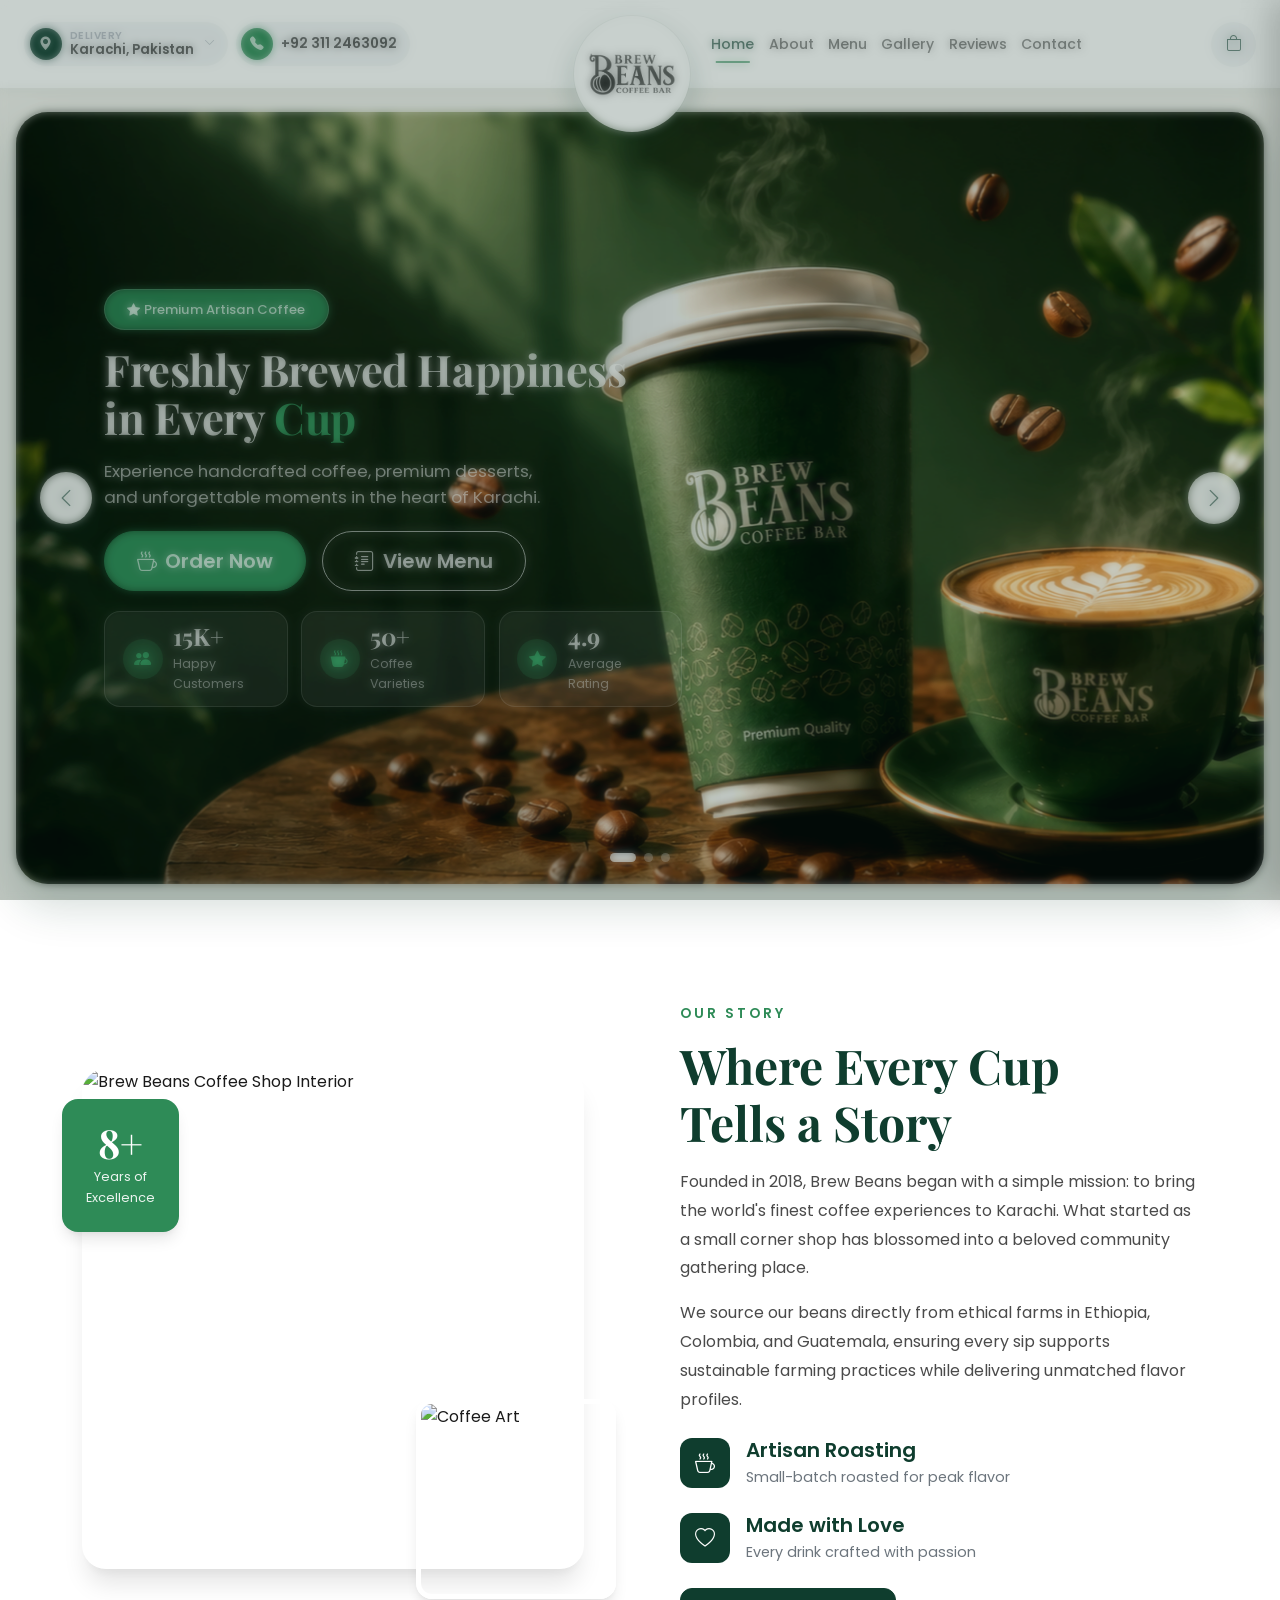
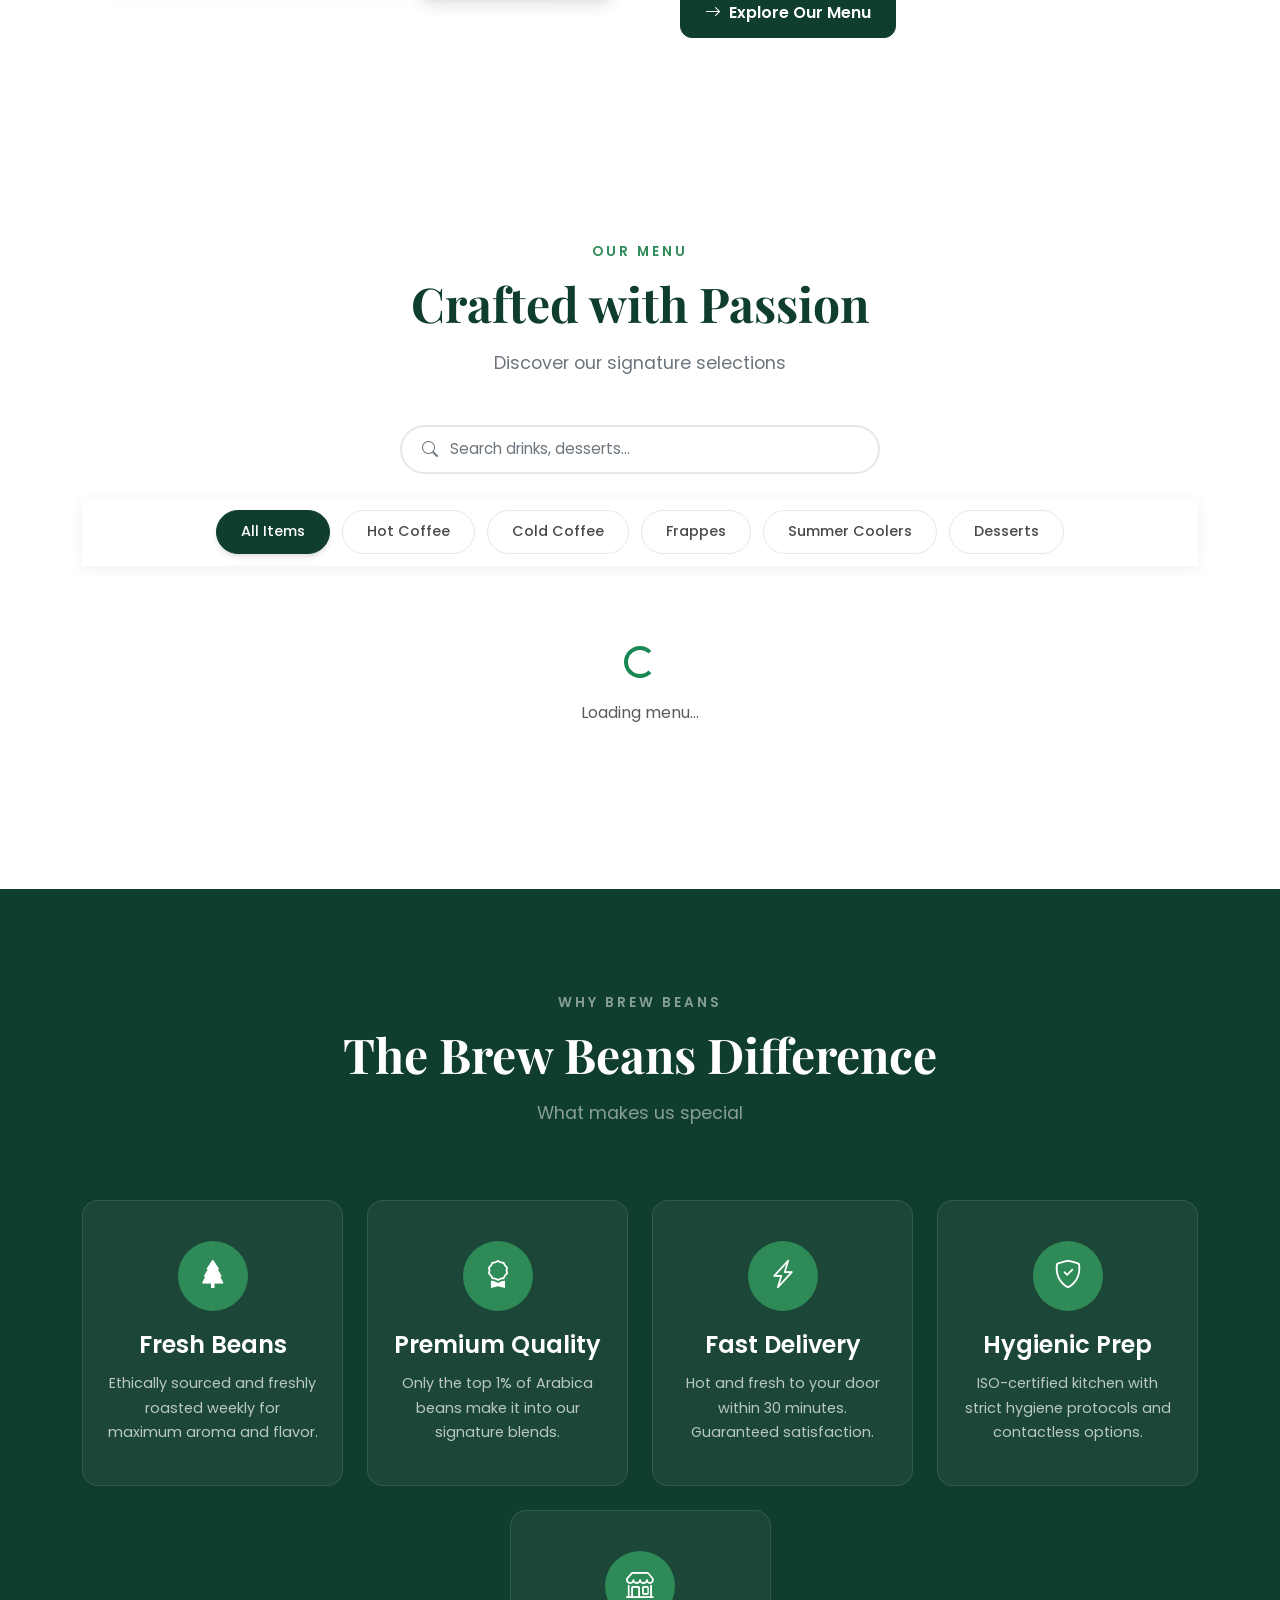
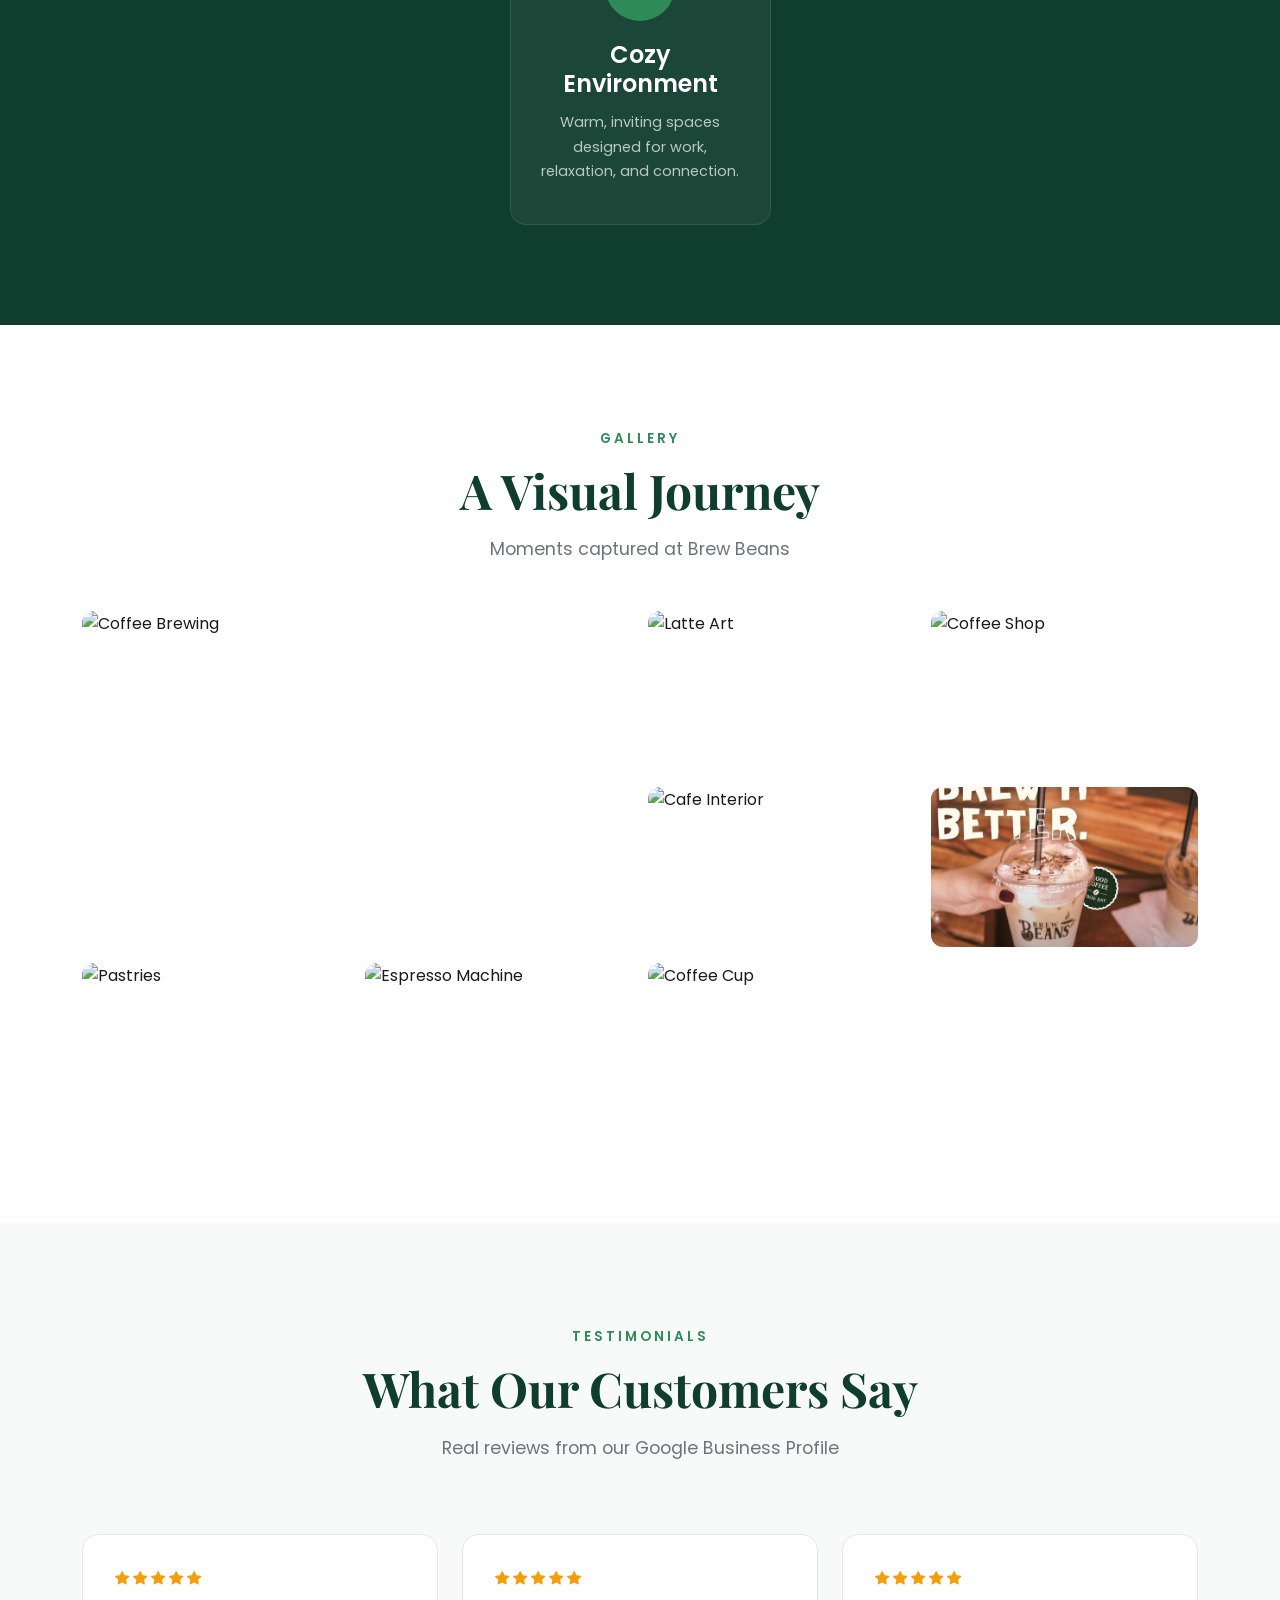
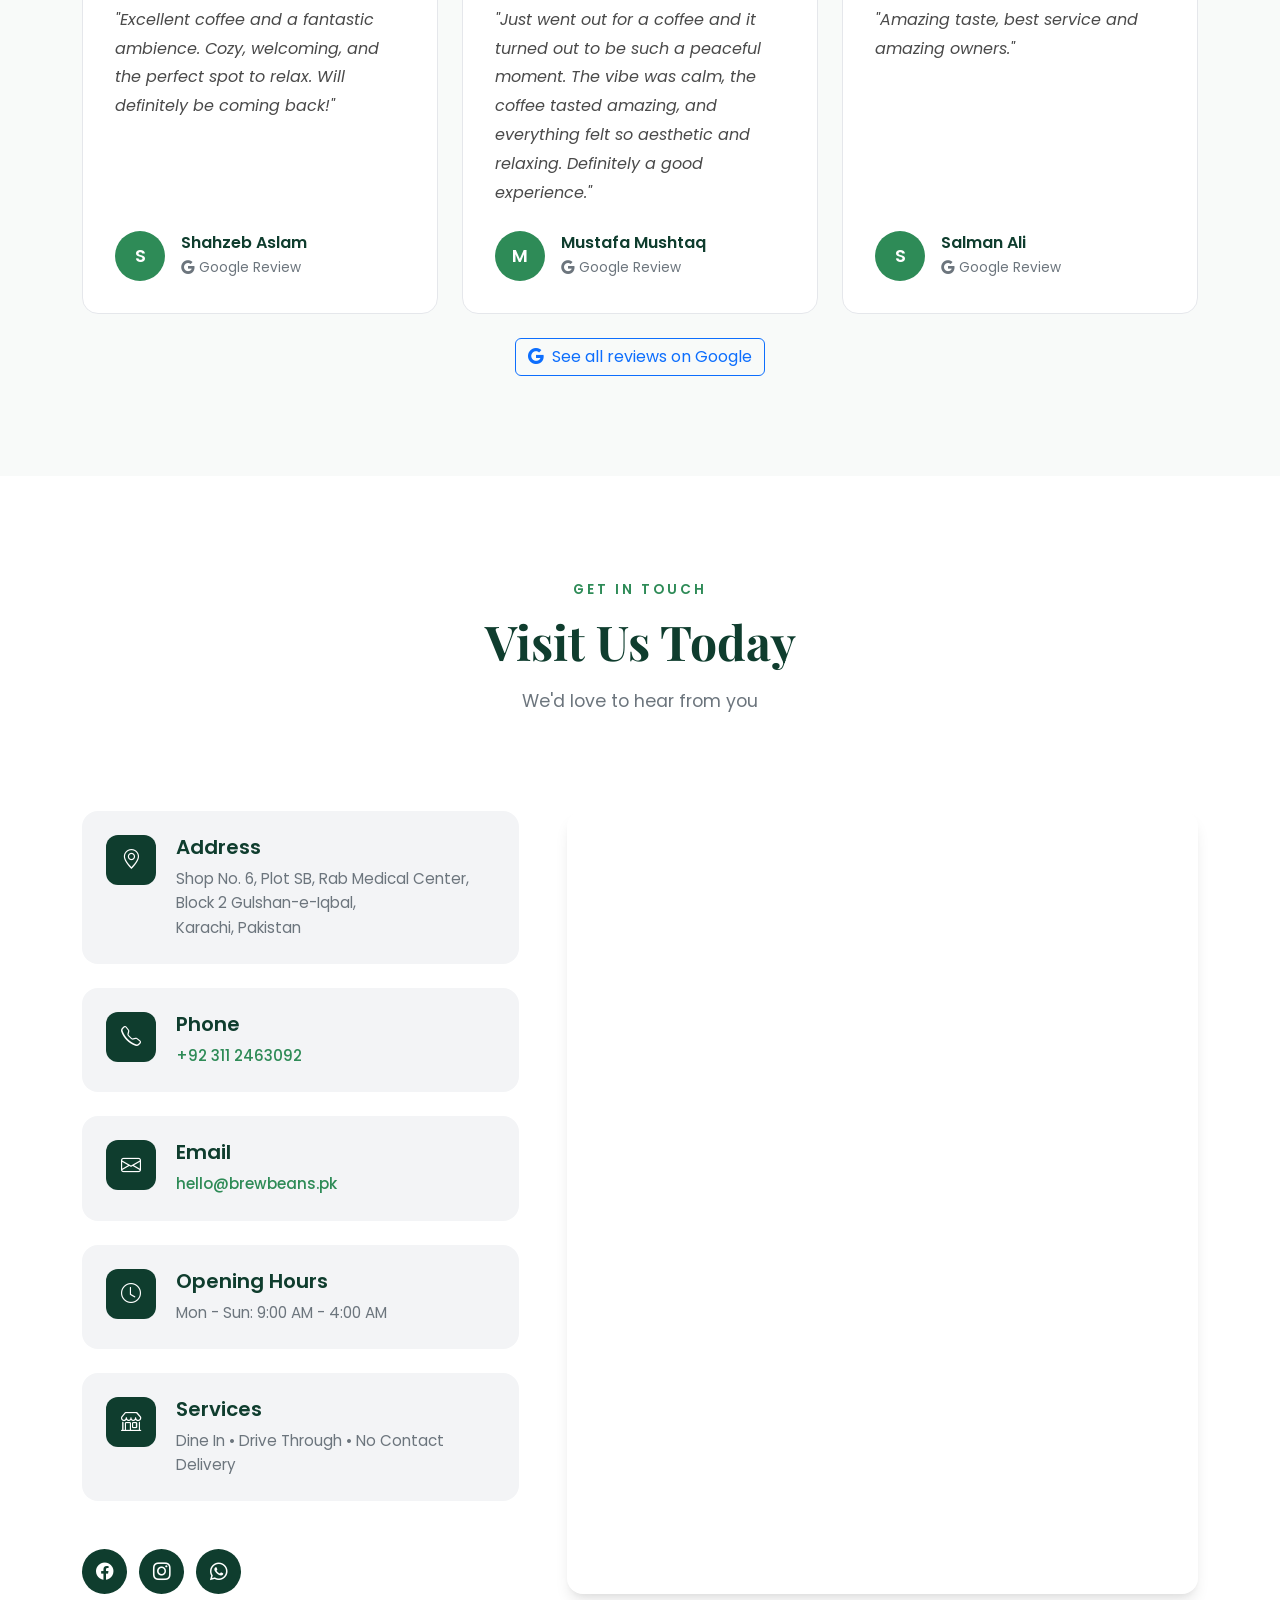
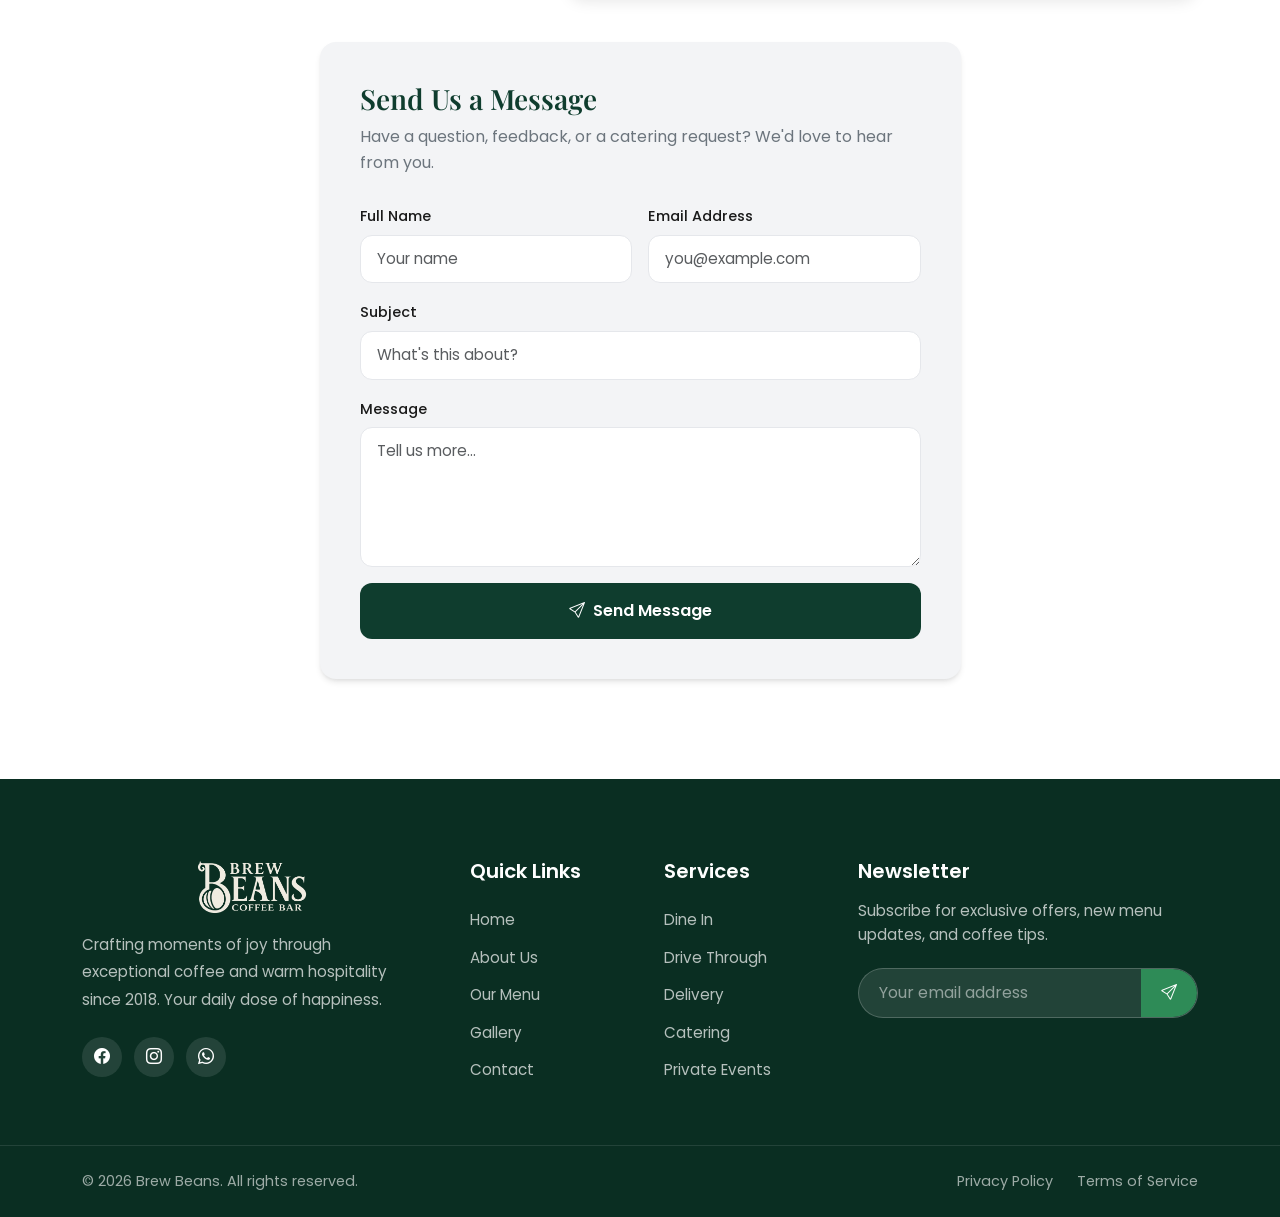
==== commit 4c8554e8: "Merge remote-tracking branch 'origin/main' into main" ====
--- a/index.html
+++ b/index.html
@@ -20,7 +20,7 @@
     <meta property="og:url" content="https://brewbeans.pk/">
     <meta property="og:title" content="Brew Beans | Premium Artisan Coffee Shop">
     <meta property="og:description" content="Experience handcrafted coffee, premium desserts, and unforgettable moments. Freshly brewed happiness in every cup.">
-    <meta property="og:image" content="https://brewbeans.pk/b1.png">
+    <meta property="og:image" content="https://brewbeans.pk/img/b1.png">
     <meta property="og:site_name" content="Brew Beans">
     <meta property="og:locale" content="en_PK">
 
@@ -29,7 +29,7 @@
     <meta property="twitter:url" content="https://brewbeans.pk/">
     <meta property="twitter:title" content="Brew Beans | Premium Artisan Coffee Shop">
     <meta property="twitter:description" content="Experience handcrafted coffee, premium desserts, and unforgettable moments. Freshly brewed happiness in every cup.">
-    <meta property="twitter:image" content="https://brewbeans.pk/b1.png">
+    <meta property="twitter:image" content="https://brewbeans.pk/img/b1.png">
 
     <!-- Favicon -->
     <link rel="icon" type="image/png" sizes="32x32" href="img/favicon-32.png">
@@ -68,7 +68,7 @@
         "@context": "https://schema.org",
         "@type": "CafeOrCoffeeShop",
         "name": "Brew Beans",
-        "image": "https://brewbeans.pk/b1.png",
+        "image": "https://brewbeans.pk/img/b1.png",
         "@id": "https://brewbeans.pk",
         "url": "https://brewbeans.pk",
         "telephone": "+92-311-2463092",
@@ -484,7 +484,7 @@
             </div>
 
             <!-- Menu Filters -->
-            <div class="menu-filters" data-aos="fade-up" data-aos-delay="100">
+            <div class="menu-filters">
                 <button class="filter-btn active" data-filter="all">All Items</button>
                 <button class="filter-btn" data-filter="hot-coffee">Hot Coffee</button>
                 <button class="filter-btn" data-filter="cold-coffee">Cold Coffee</button>
@@ -592,7 +592,7 @@
                     </div>
                 </div>
                 <div class="gallery-item gallery-item-5" data-aos="fade-right" data-aos-delay="170">
-                    <img src="./b1.png" alt="Coffee Beans" loading="lazy">
+                    <img src="./img/b1.png" alt="Coffee Beans" loading="lazy">
                     <div class="gallery-overlay">
                         <i class="bi bi-zoom-in"></i>
                     </div>
--- a/css/style.css
+++ b/css/style.css
@@ -1508,7 +1508,6 @@
 }
 .menu-search-bar:focus-within {
     border-color: var(--primary);
-    box-shadow: 0 0 0 4px rgba(42,95,58,0.08);
 }
 .menu-search-bar i {
     color: var(--text-light);
@@ -1524,6 +1523,11 @@
     color: var(--text-dark);
     background: transparent;
 }
+.menu-search-bar input:focus,
+.menu-search-bar input:focus-visible {
+    outline: none;
+    box-shadow: none;
+}
 .menu-search-bar input::placeholder { color: var(--text-light); }
 
 .menu-filters {
@@ -1531,7 +1535,13 @@
     flex-wrap: wrap;
     justify-content: center;
     gap: 0.75rem;
-    margin-bottom: 2.5rem;
+    margin-bottom: 2rem;
+    position: sticky;
+    top: 72px;
+    z-index: 200;
+    background: var(--light);
+    padding: 0.75rem 0.25rem;
+    box-shadow: 0 3px 12px rgba(15,61,46,0.07);
 }
 
 .filter-btn {
@@ -1575,12 +1585,19 @@
     position: relative;
     overflow: hidden;
     height: 220px;
+    background: #fff;
+    display: flex;
+    align-items: center;
+    justify-content: center;
 }
 
 .menu-item-img img {
     width: 100%;
     height: 100%;
-    object-fit: cover;
+    object-fit: contain;
+    object-position: center;
+    padding: 0.4rem;
+    display: block;
     transition: var(--transition-slow);
 }
 
@@ -1632,9 +1649,9 @@
 }
 
 .menu-item-price {
-    font-family: var(--font-display);
+    font-family: var(--font-body);
     font-size: 1.35rem;
-    font-weight: 700;
+    font-weight: 800;
     color: var(--secondary);
 }
 
@@ -2646,12 +2663,21 @@
 
 @media (max-width: 767.98px) {
     .menu-filters {
+        flex-wrap: nowrap;
+        overflow-x: auto;
+        justify-content: flex-start;
         gap: 0.5rem;
-    }
+        padding-left: 0.25rem;
+        padding-right: 0.25rem;
+        -webkit-overflow-scrolling: touch;
+        scrollbar-width: none;
+    }
+    .menu-filters::-webkit-scrollbar { display: none; }
 
     .filter-btn {
         padding: 0.5rem 1rem;
         font-size: 0.8rem;
+        flex-shrink: 0;
     }
 
     .footer-bottom-links {
@@ -4162,20 +4188,55 @@
 }
 
 /* ============================================
-   POPULAR BADGE ON MENU CARDS
+   MENU CARD BADGES (top-right corner)
    ============================================ */
-.menu-item-popular {
+.menu-item-tag {
     position: absolute;
     top: 12px;
     right: 12px;
-    background: linear-gradient(135deg, #d97706, #f59e0b);
     color: #fff;
     padding: 0.3rem 0.65rem;
     border-radius: 20px;
     font-size: 0.72rem;
     font-weight: 700;
     letter-spacing: 0.02em;
+    white-space: nowrap;
+}
+
+/* Fan Favorite / Popular — gold */
+.badge-popular {
+    background: linear-gradient(135deg, #d97706, #f59e0b);
     box-shadow: 0 2px 8px rgba(217,119,6,0.4);
+}
+
+/* Best Seller — red-orange */
+.badge-bestseller {
+    background: linear-gradient(135deg, #dc2626, #ef4444);
+    box-shadow: 0 2px 8px rgba(220,38,38,0.4);
+}
+
+/* Trending — purple */
+.badge-trending {
+    background: linear-gradient(135deg, #7c3aed, #a855f7);
+    box-shadow: 0 2px 8px rgba(124,58,237,0.4);
+}
+
+/* Kids Favourite — teal */
+.badge-kids {
+    background: linear-gradient(135deg, #0891b2, #06b6d4);
+    box-shadow: 0 2px 8px rgba(8,145,178,0.4);
+}
+
+/* New Arrival — green */
+.badge-new {
+    background: linear-gradient(135deg, #16a34a, #22c55e);
+    box-shadow: 0 2px 8px rgba(22,163,74,0.4);
+}
+
+/* Hot Selling — deep orange */
+.badge-hot {
+    background: linear-gradient(135deg, #ea580c, #f97316);
+    box-shadow: 0 2px 8px rgba(234,88,12,0.4);
 }
 
 /* ============================================
@@ -4205,14 +4266,21 @@
 
 .fav-card-img {
     position: relative;
-    height: 200px;
+    height: 220px;
     overflow: hidden;
+    background: #fff;
+    display: flex;
+    align-items: center;
+    justify-content: center;
 }
 
 .fav-card-img img {
     width: 100%;
     height: 100%;
-    object-fit: cover;
+    object-fit: contain;
+    object-position: center;
+    display: block;
+    padding: 0.5rem;
     transition: var(--transition-slow);
 }
 
@@ -4267,9 +4335,9 @@
 }
 
 .fav-card-price {
-    font-family: var(--font-display);
+    font-family: var(--font-body);
     font-size: 1.2rem;
-    font-weight: 700;
+    font-weight: 800;
     color: var(--secondary);
 }
 
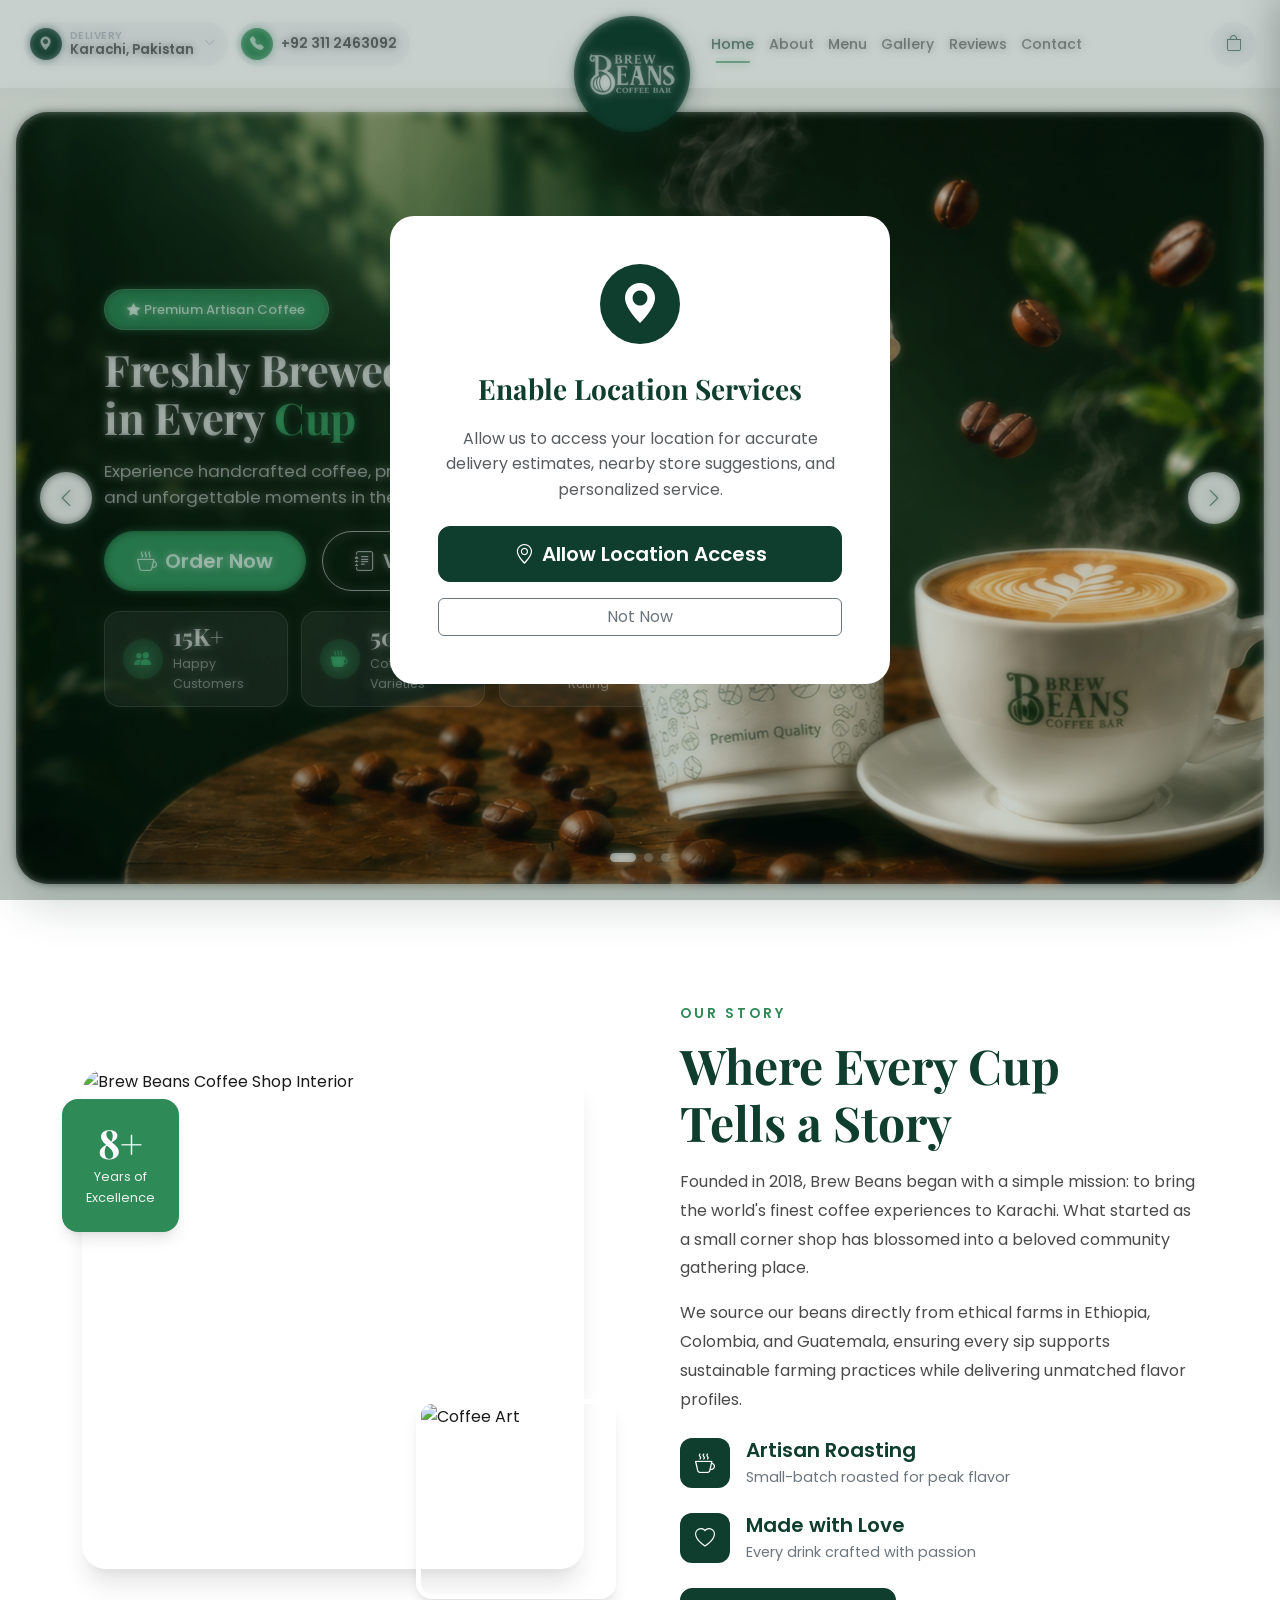
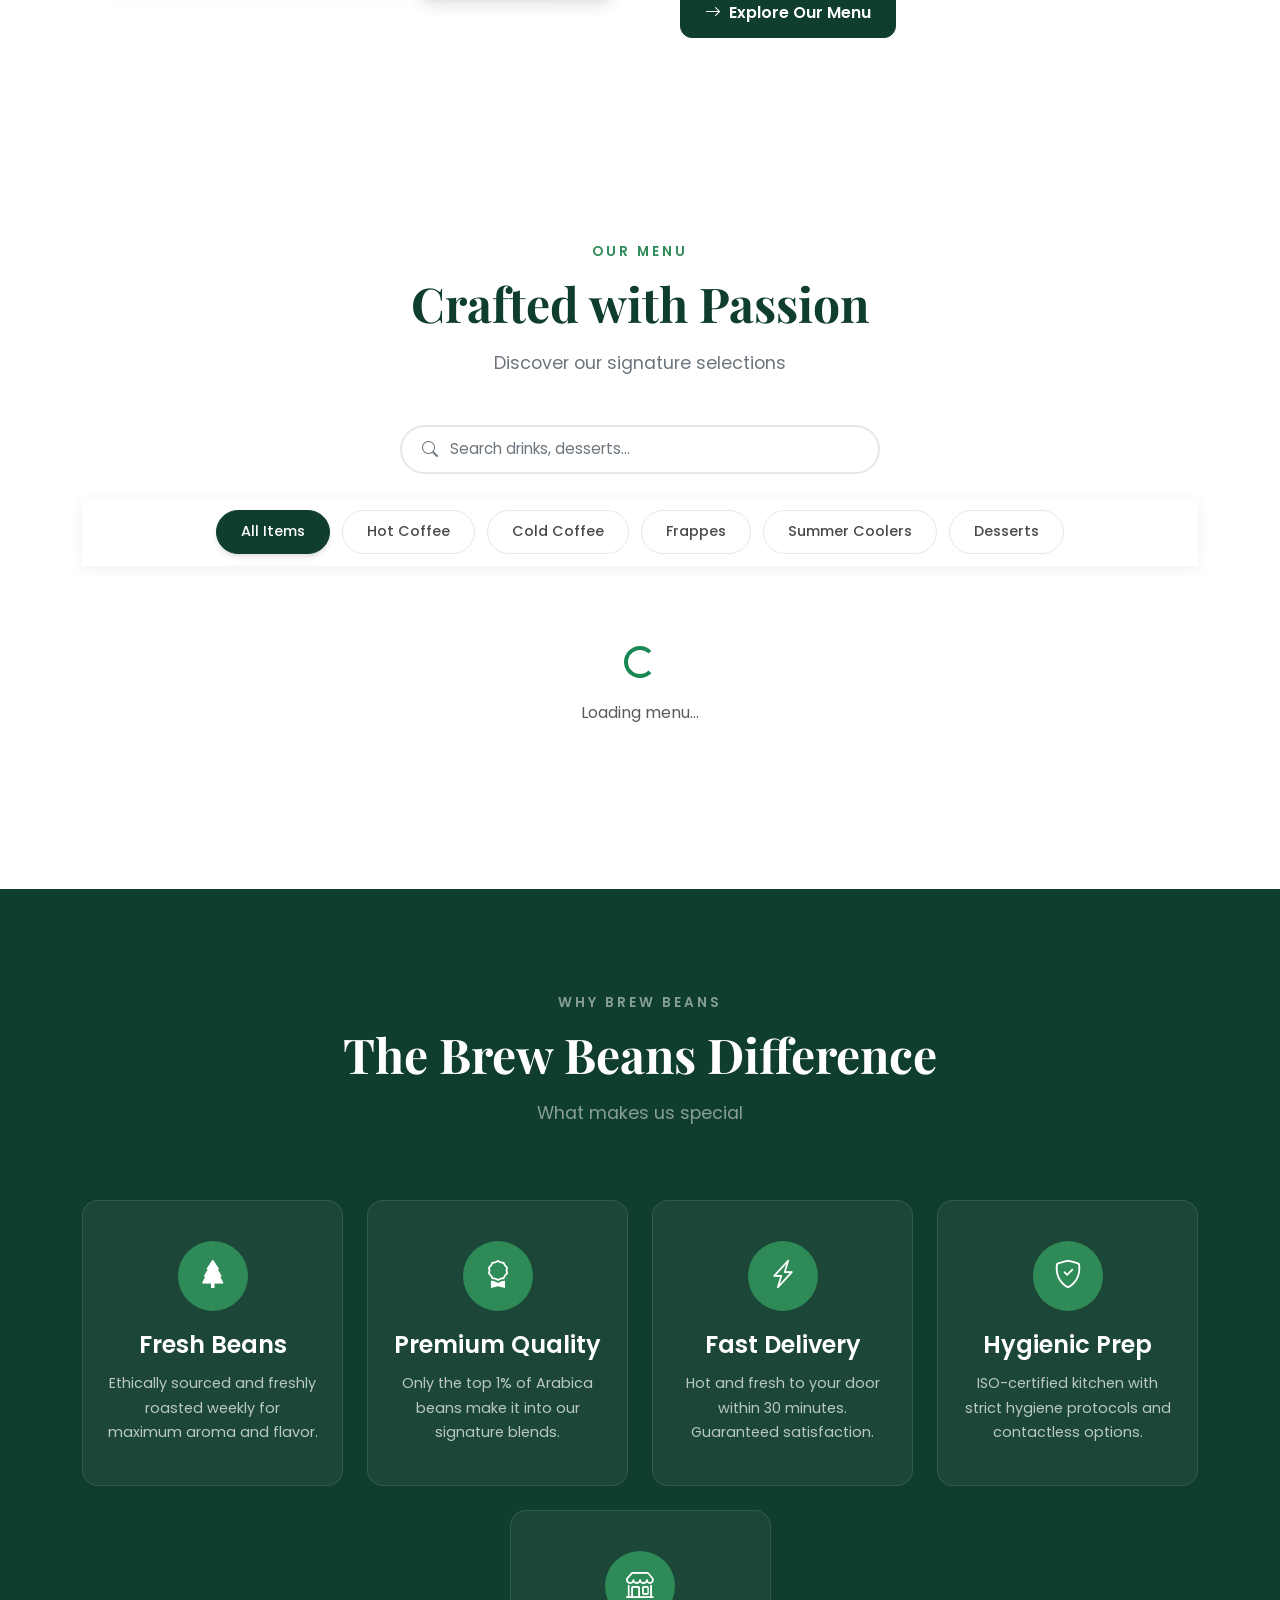
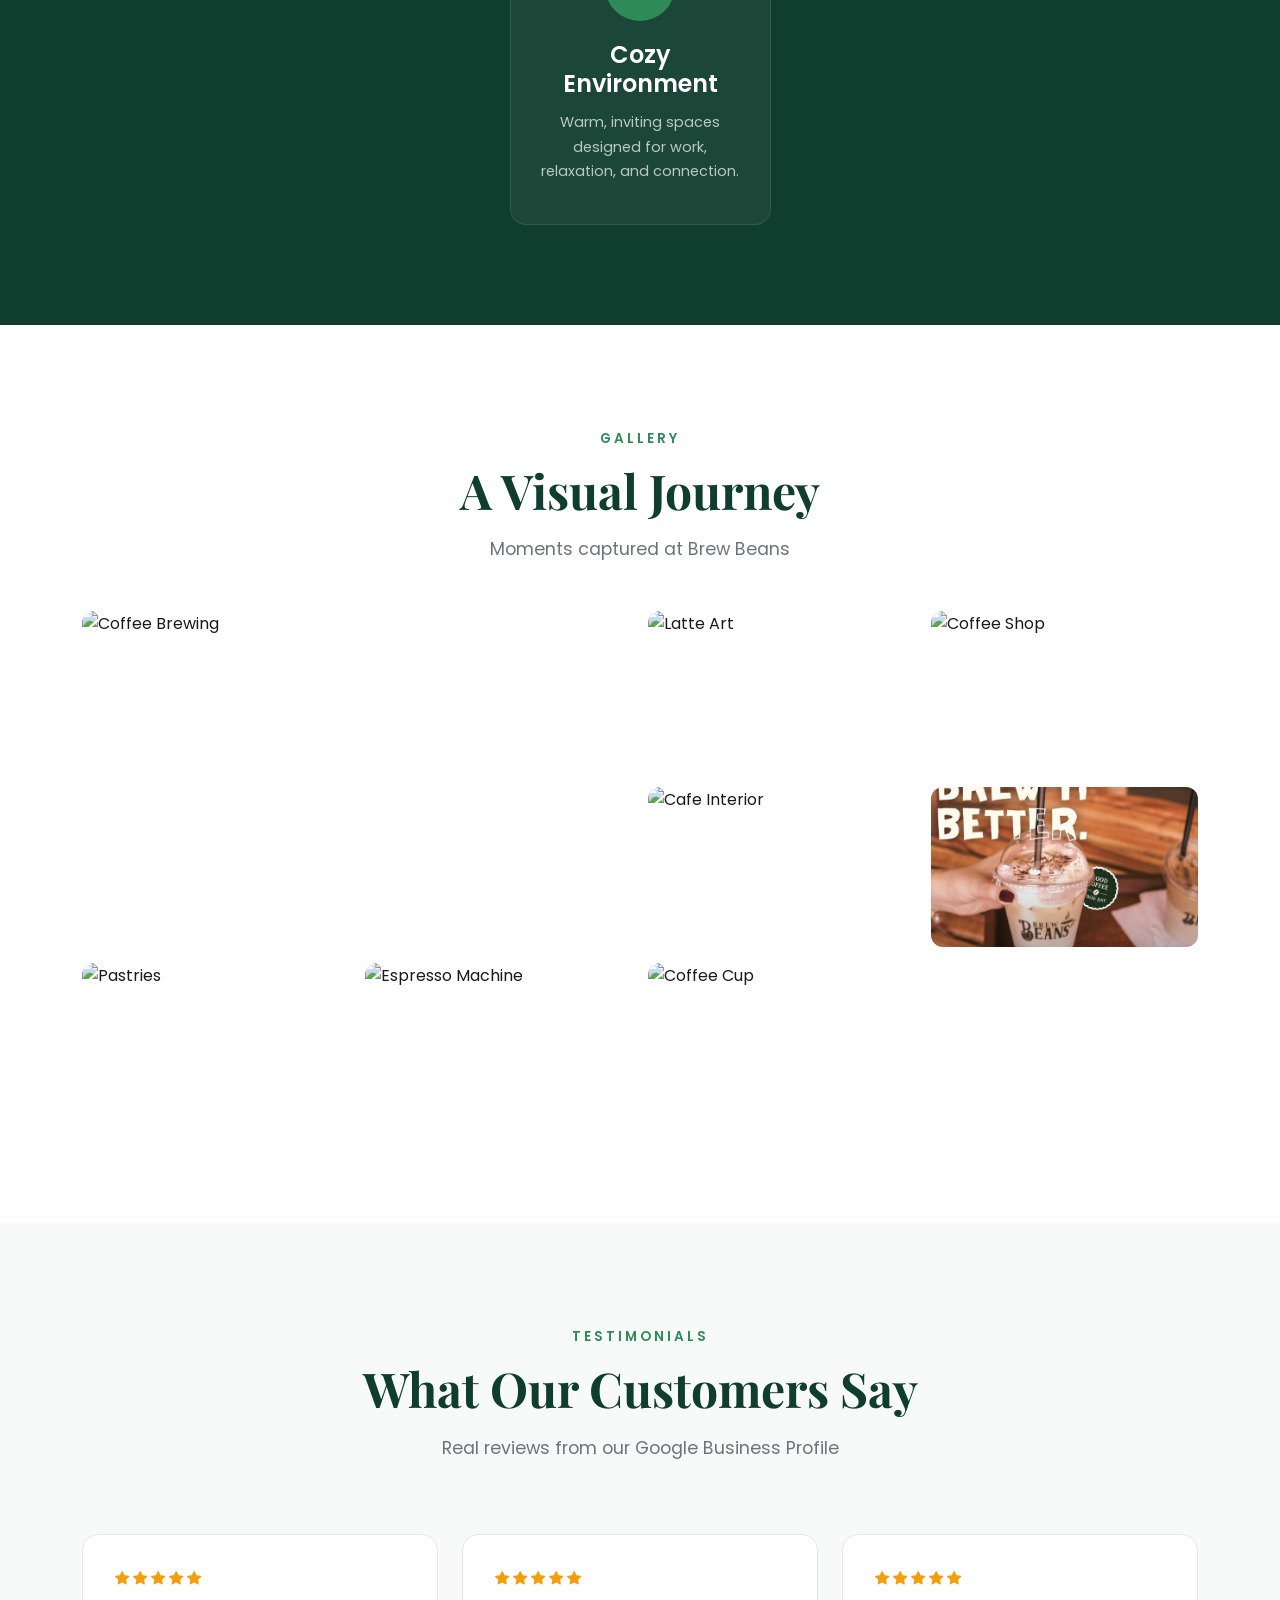
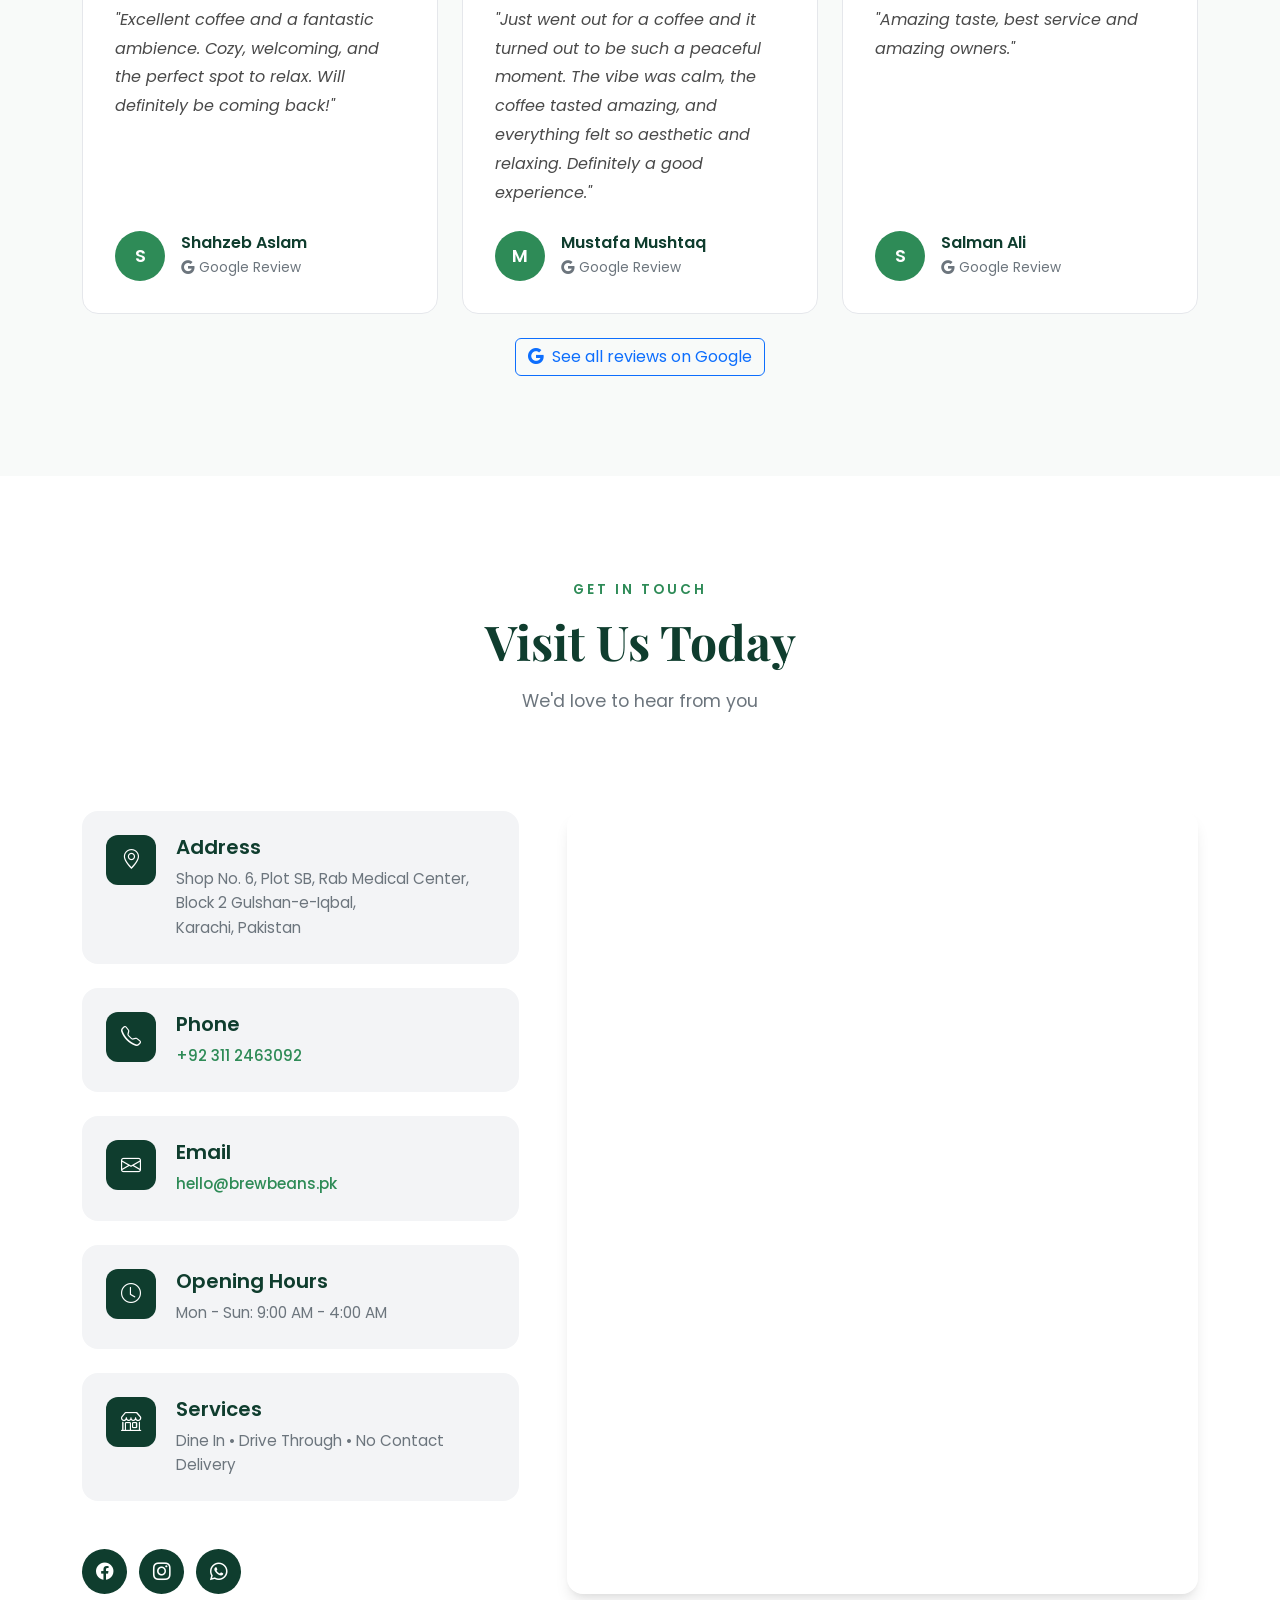
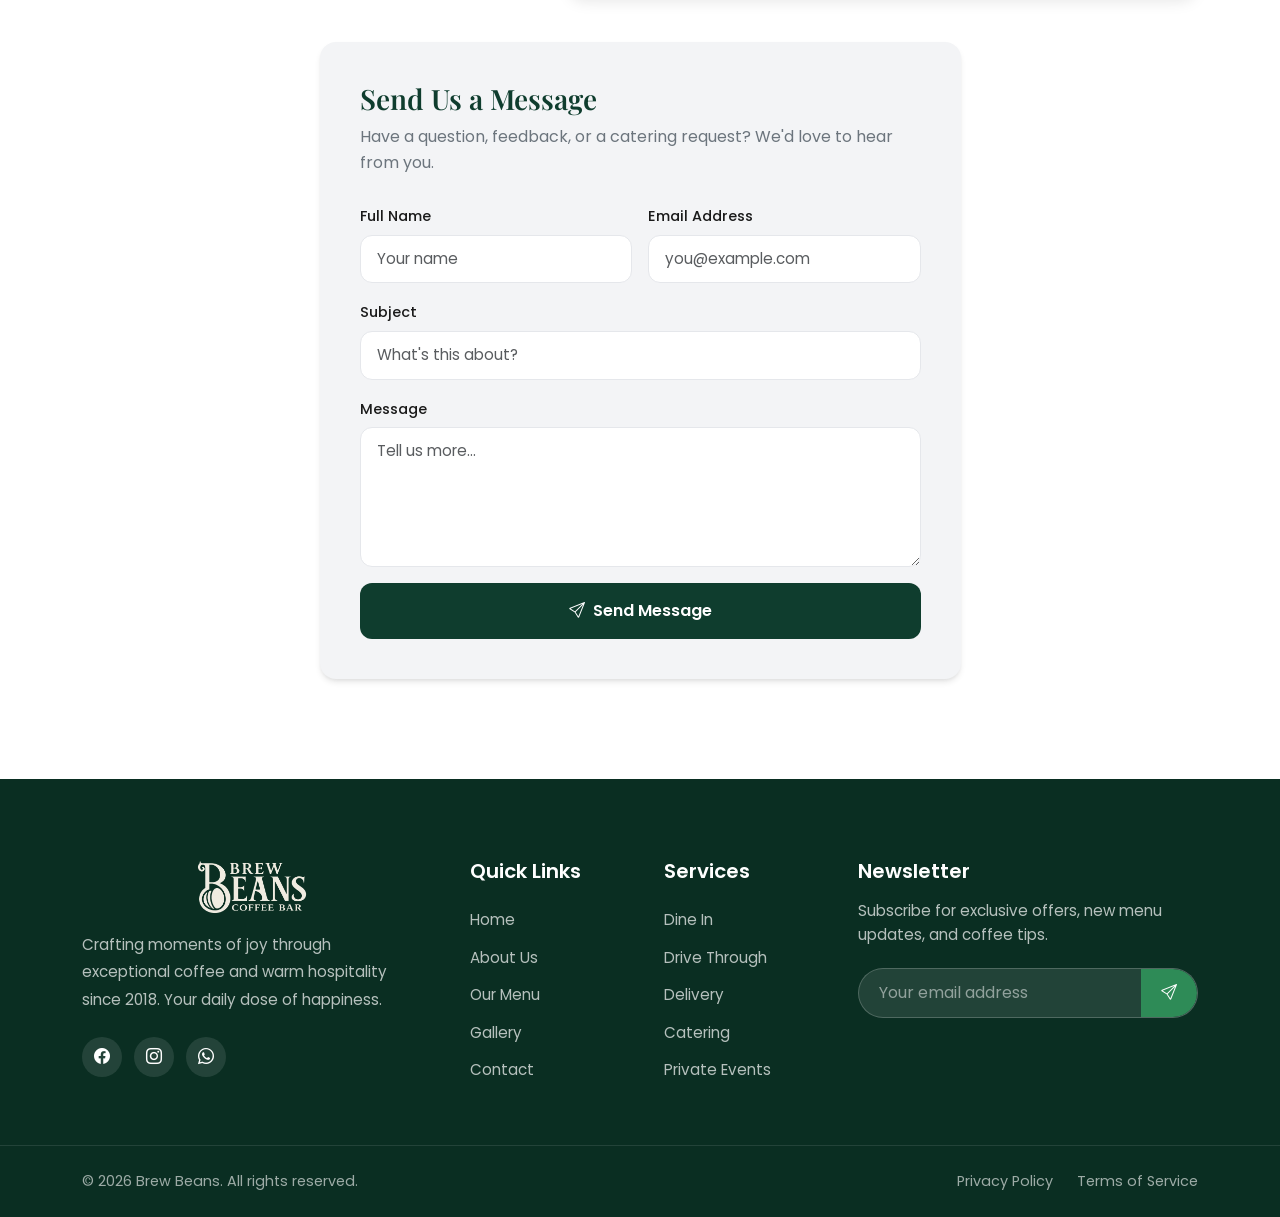
==== commit 1684168f: "fix: swap hero slide 3 to Sunday 40% discount promo image Replaces the Caramel Brew Latte slide back" ====
--- a/index.html
+++ b/index.html
@@ -43,7 +43,7 @@
     <link rel="preconnect" href="https://images.unsplash.com">
 
     <!-- Hero background is the LCP element on this page — preload it -->
-    <link rel="preload" as="image" href="img/bg.png" fetchpriority="high">
+    <link rel="preload" as="image" href="img/bg-2.png" fetchpriority="high">
     <link rel="preload" as="image" href="img/brewbeans-logo.png" fetchpriority="high">
 
     <!-- Fonts -->
@@ -239,7 +239,7 @@
 
             <!-- Slide 1: Brand intro -->
             <div class="hero-slide is-active" data-slide-index="0">
-                <div class="hero-bg" style="background-image:url('img/bg.png')"></div>
+                <div class="hero-bg" style="background-image:url('img/bg-2.png')"></div>
                 <div class="hero-overlay"></div>
                 <div class="hero-content">
                     <div class="hero-inner" data-aos="fade-up" data-aos-duration="1200">
@@ -303,17 +303,15 @@
                 </div>
             </div>
 
-            <!-- Slide 3: Bestseller -->
-            <div class="hero-slide" data-slide-index="2">
-                <div class="hero-bg" style="background-image:url('img/caramel brew latte.png');background-position:center;"></div>
+            <!-- Slide 3: Sunday 40% discount promo — background is a
+                 fully-designed graphic with its own headline/offer baked in,
+                 so no competing title/subtitle overlay here, just a
+                 CTA pinned clear of the artwork. -->
+            <div class="hero-slide hero-slide-banner" data-slide-index="2">
+                <div class="hero-bg" style="background-image:url('img/3rd carousel.png');background-position:center;"></div>
                 <div class="hero-overlay"></div>
                 <div class="hero-content">
                     <div class="hero-inner">
-                        <span class="hero-badge">
-                            <i class="bi bi-fire me-1"></i>Customer Favorite
-                        </span>
-                        <h1 class="hero-title">Meet Our<br><span class="hero-title-accent">Caramel Brew Latte</span></h1>
-                        <p class="hero-subtitle">Rich espresso, silky caramel, and a hint of sea salt — the drink everyone's ordering.</p>
                         <div class="hero-buttons">
                             <a href="#menu" class="btn btn-primary btn-lg">
                                 <i class="bi bi-cup-hot me-2"></i>Order Now
--- a/css/style.css
+++ b/css/style.css
@@ -411,7 +411,7 @@
     width: 116px;
     height: 116px;
     border-radius: 50%;
-    background: var(--accent);
+    background: var(--primary);
     box-shadow: 0 12px 28px rgba(15, 61, 46, 0.22), 0 0 0 1px rgba(15, 61, 46, 0.06);
     padding: 14px;
     transition: width 0.4s cubic-bezier(0.4, 0, 0.2, 1), height 0.4s cubic-bezier(0.4, 0, 0.2, 1);
@@ -434,13 +434,12 @@
 }
 
 /* The logo artwork itself is off-white/cream on a transparent
-   background — correct on the brand's dark green (footer, hero image)
-   but nearly invisible directly on this badge's cream fill.
-   brightness(0) recolors only the rendered pixels to solid dark,
-   keeping the same transparent background and exact silhouette. */
+   background — needs to read as pure white against this badge's
+   dark green fill. brightness(0) invert(1) recolors only the
+   rendered pixels to solid white, keeping the same transparent
+   background and exact silhouette. */
 #mainNav .brand-logo {
-    filter: brightness(0);
-    opacity: 0.88;
+    filter: brightness(0) invert(1);
 }
 
 .brand-text {
